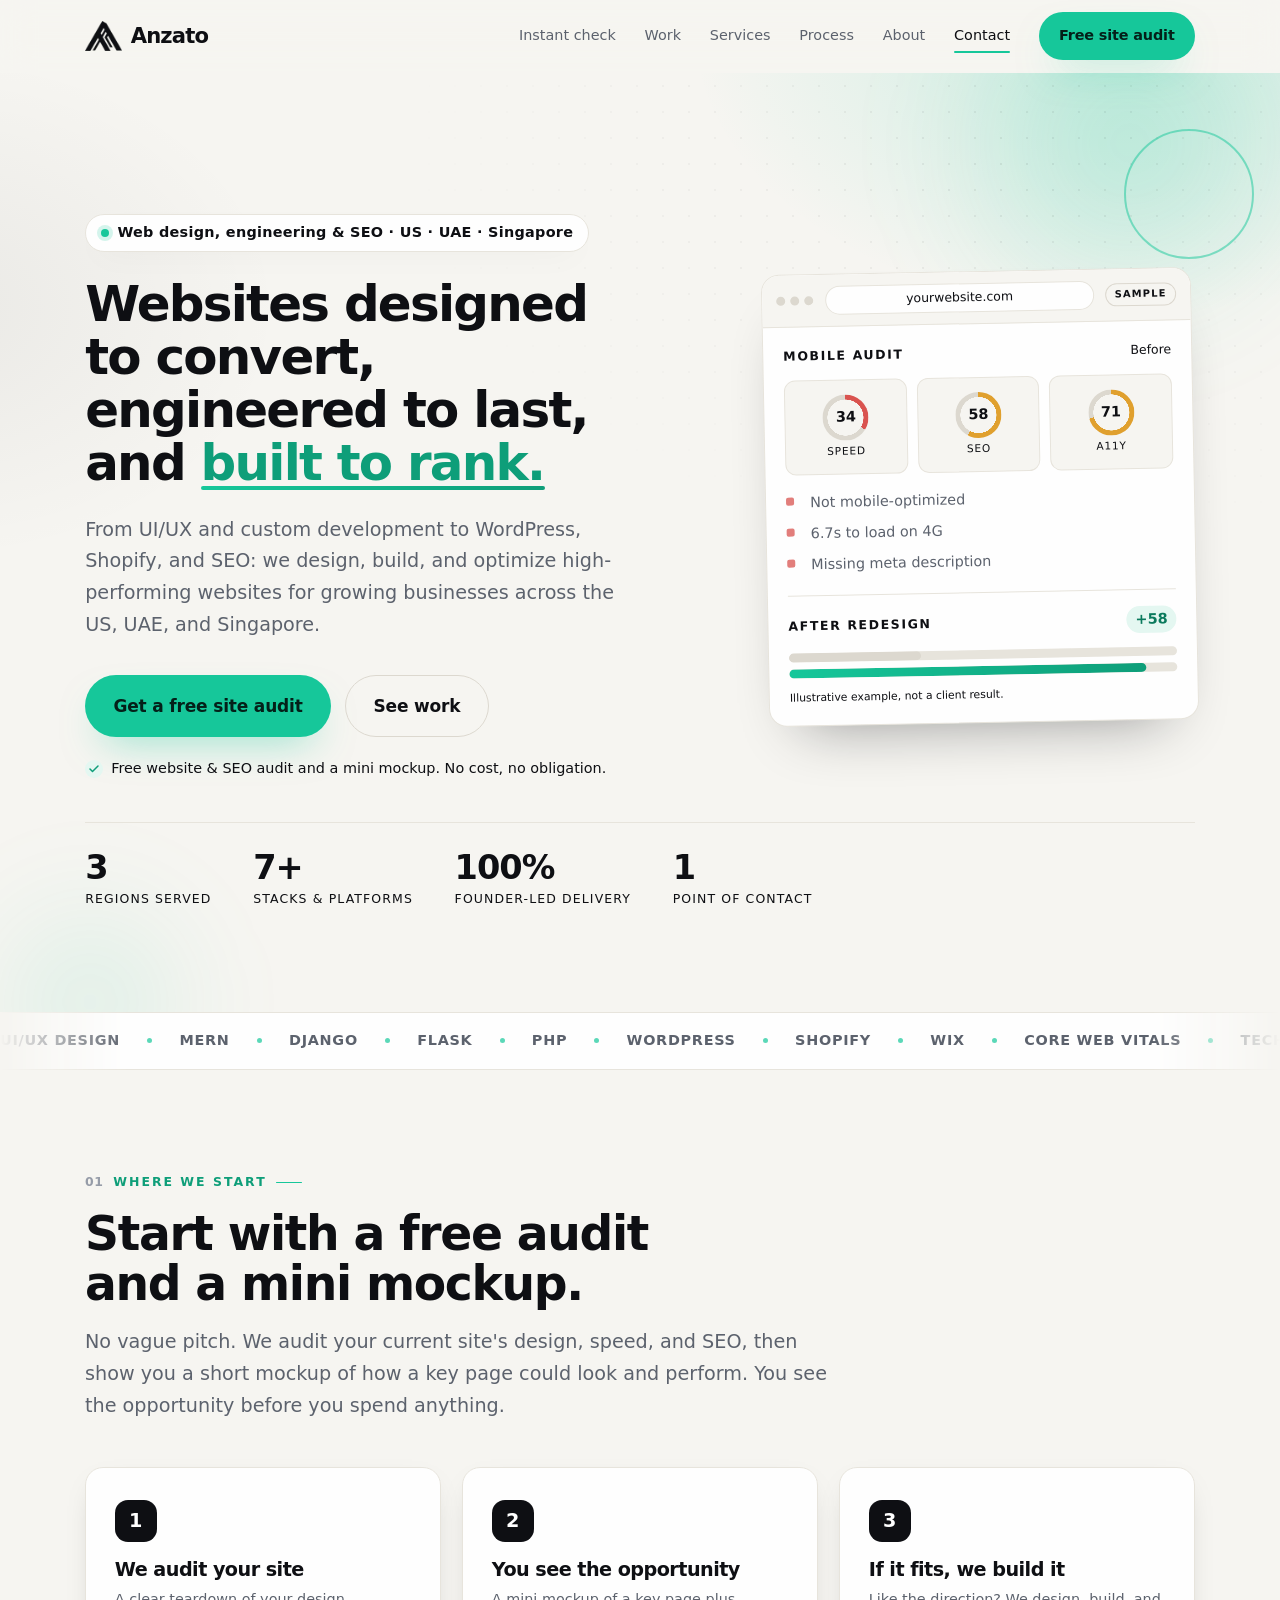
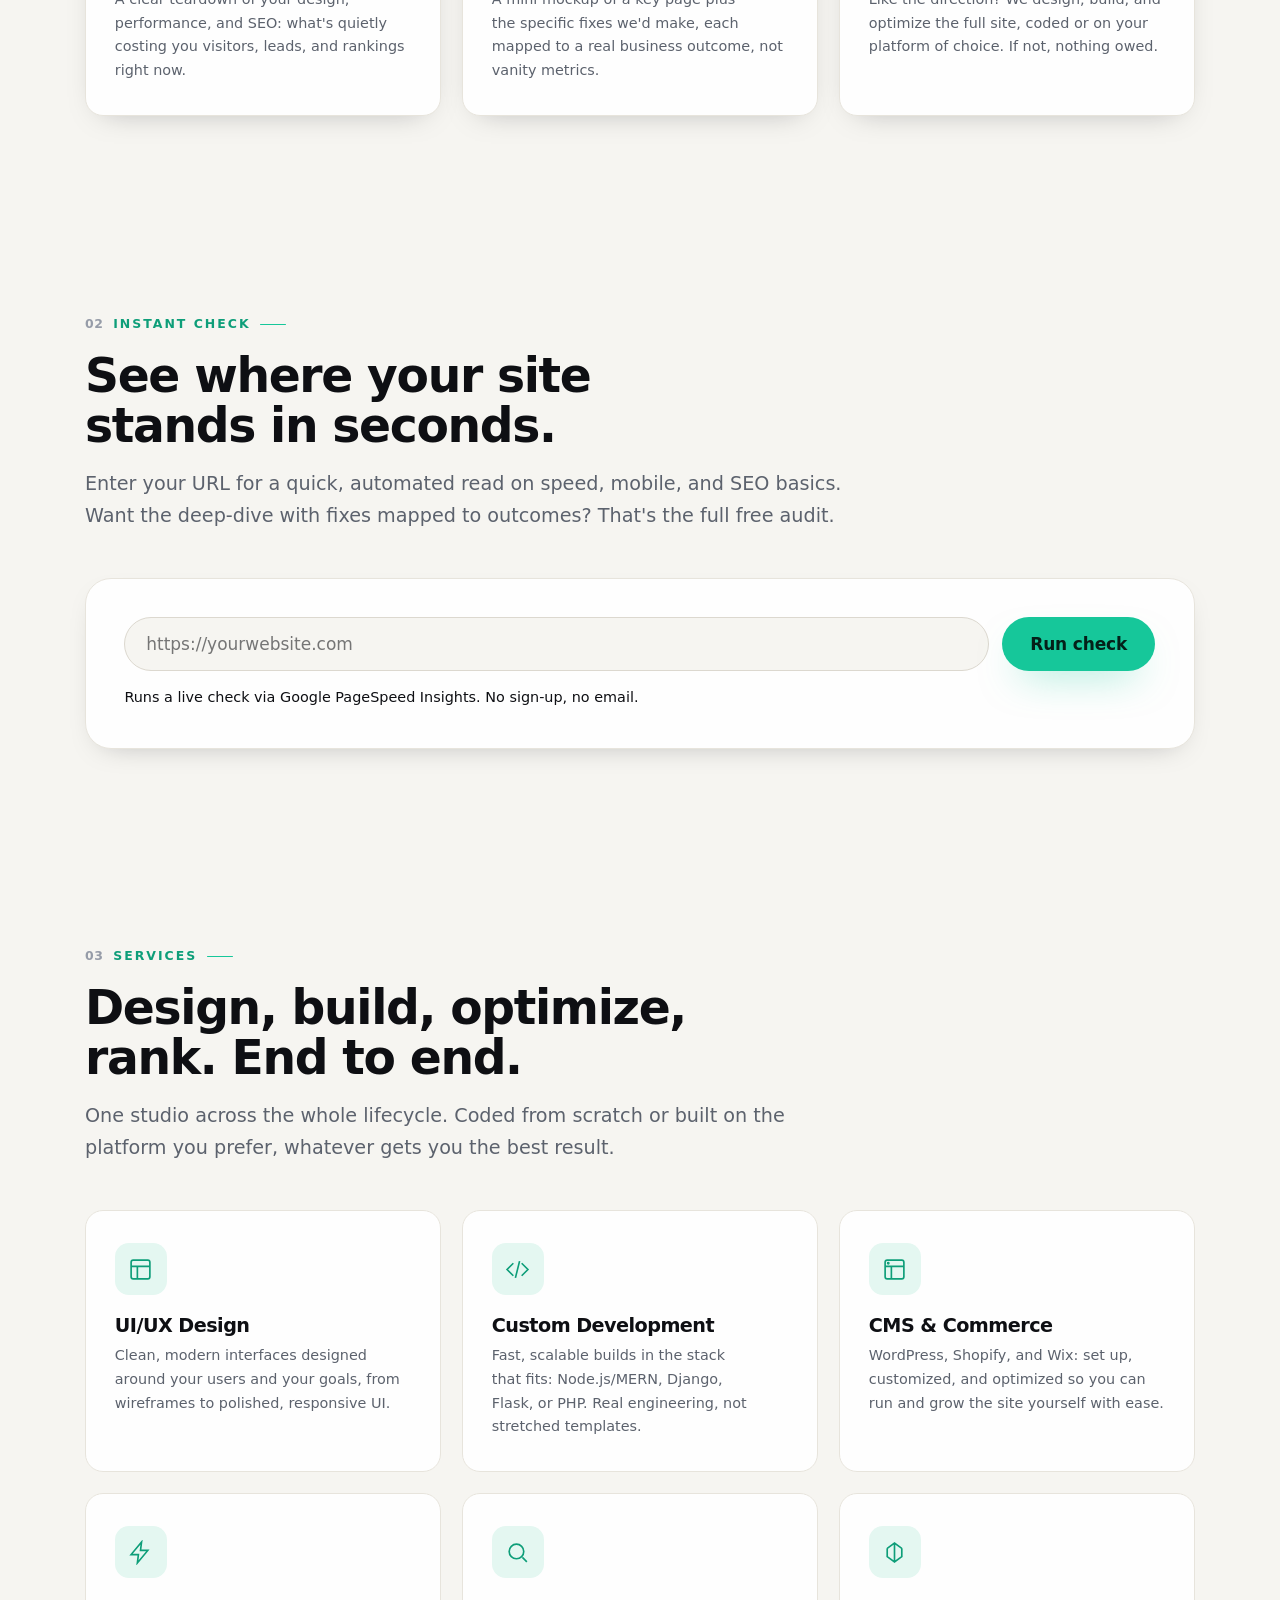
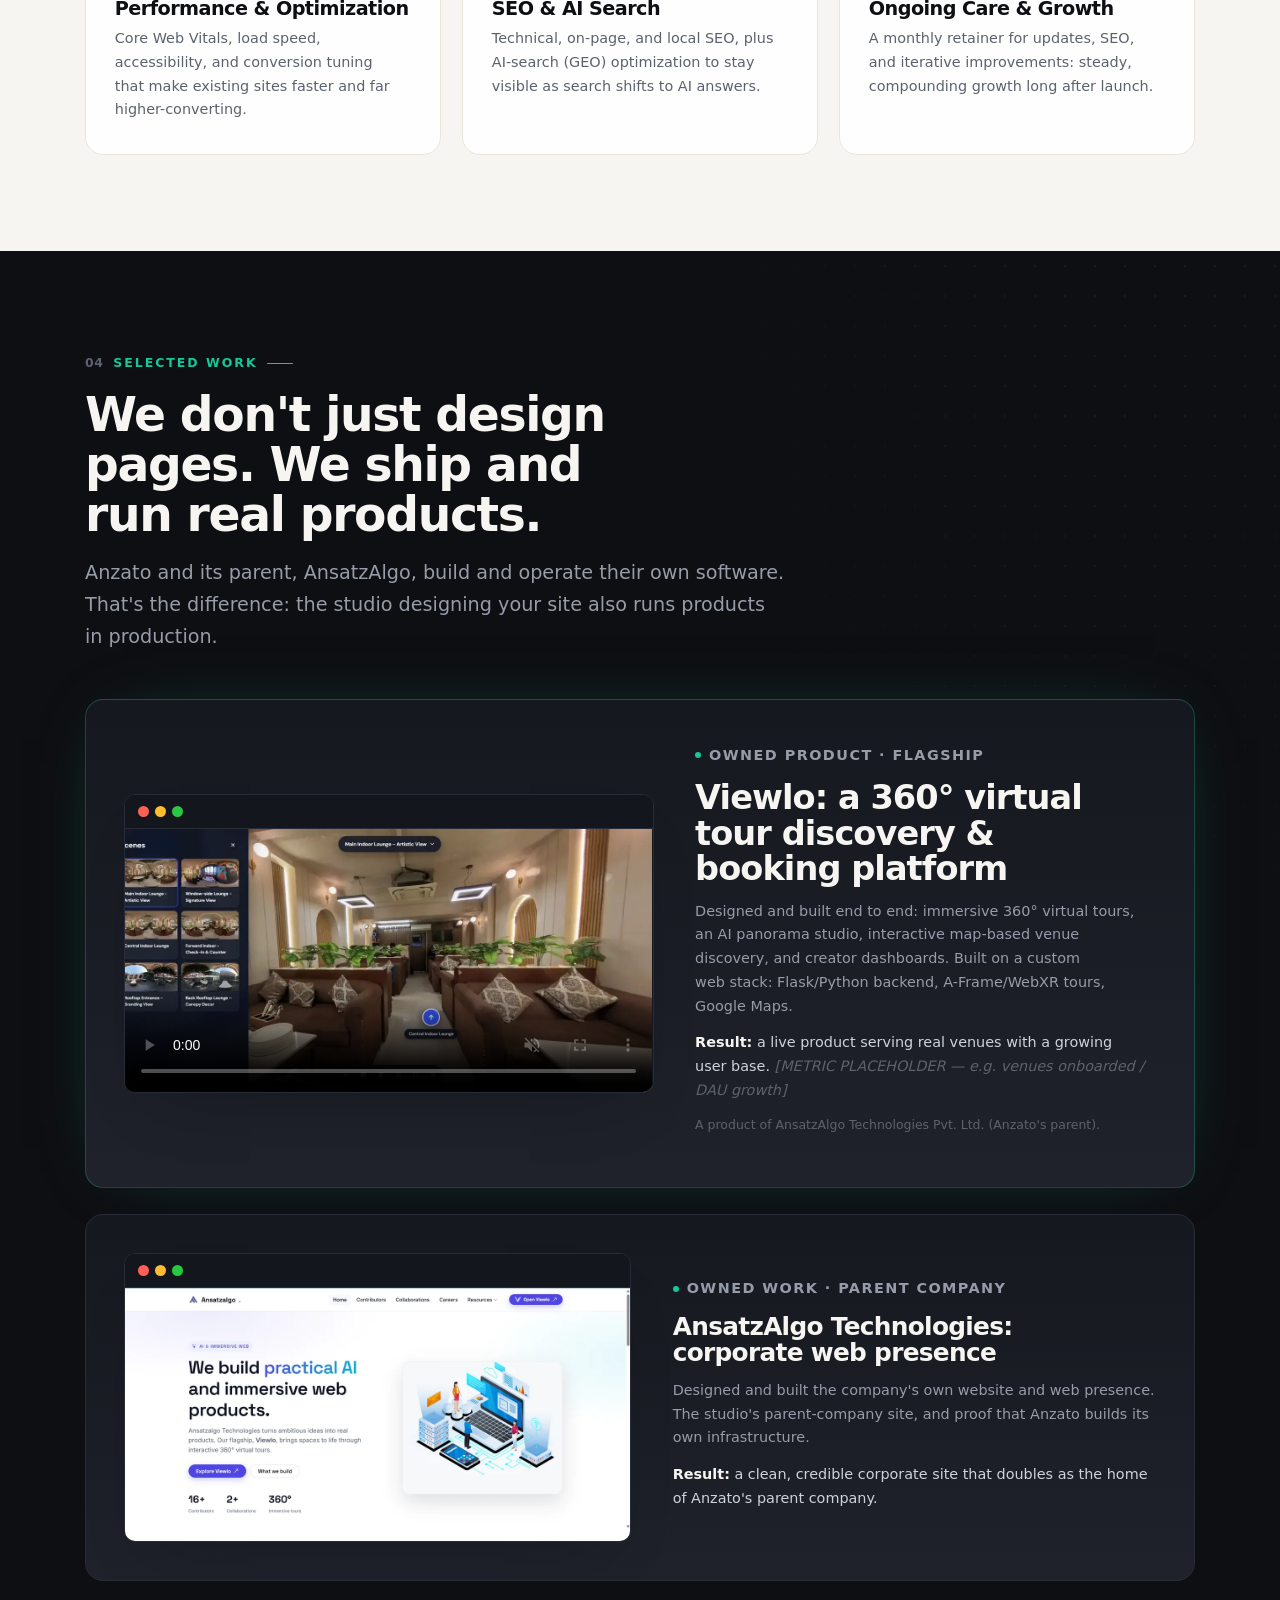
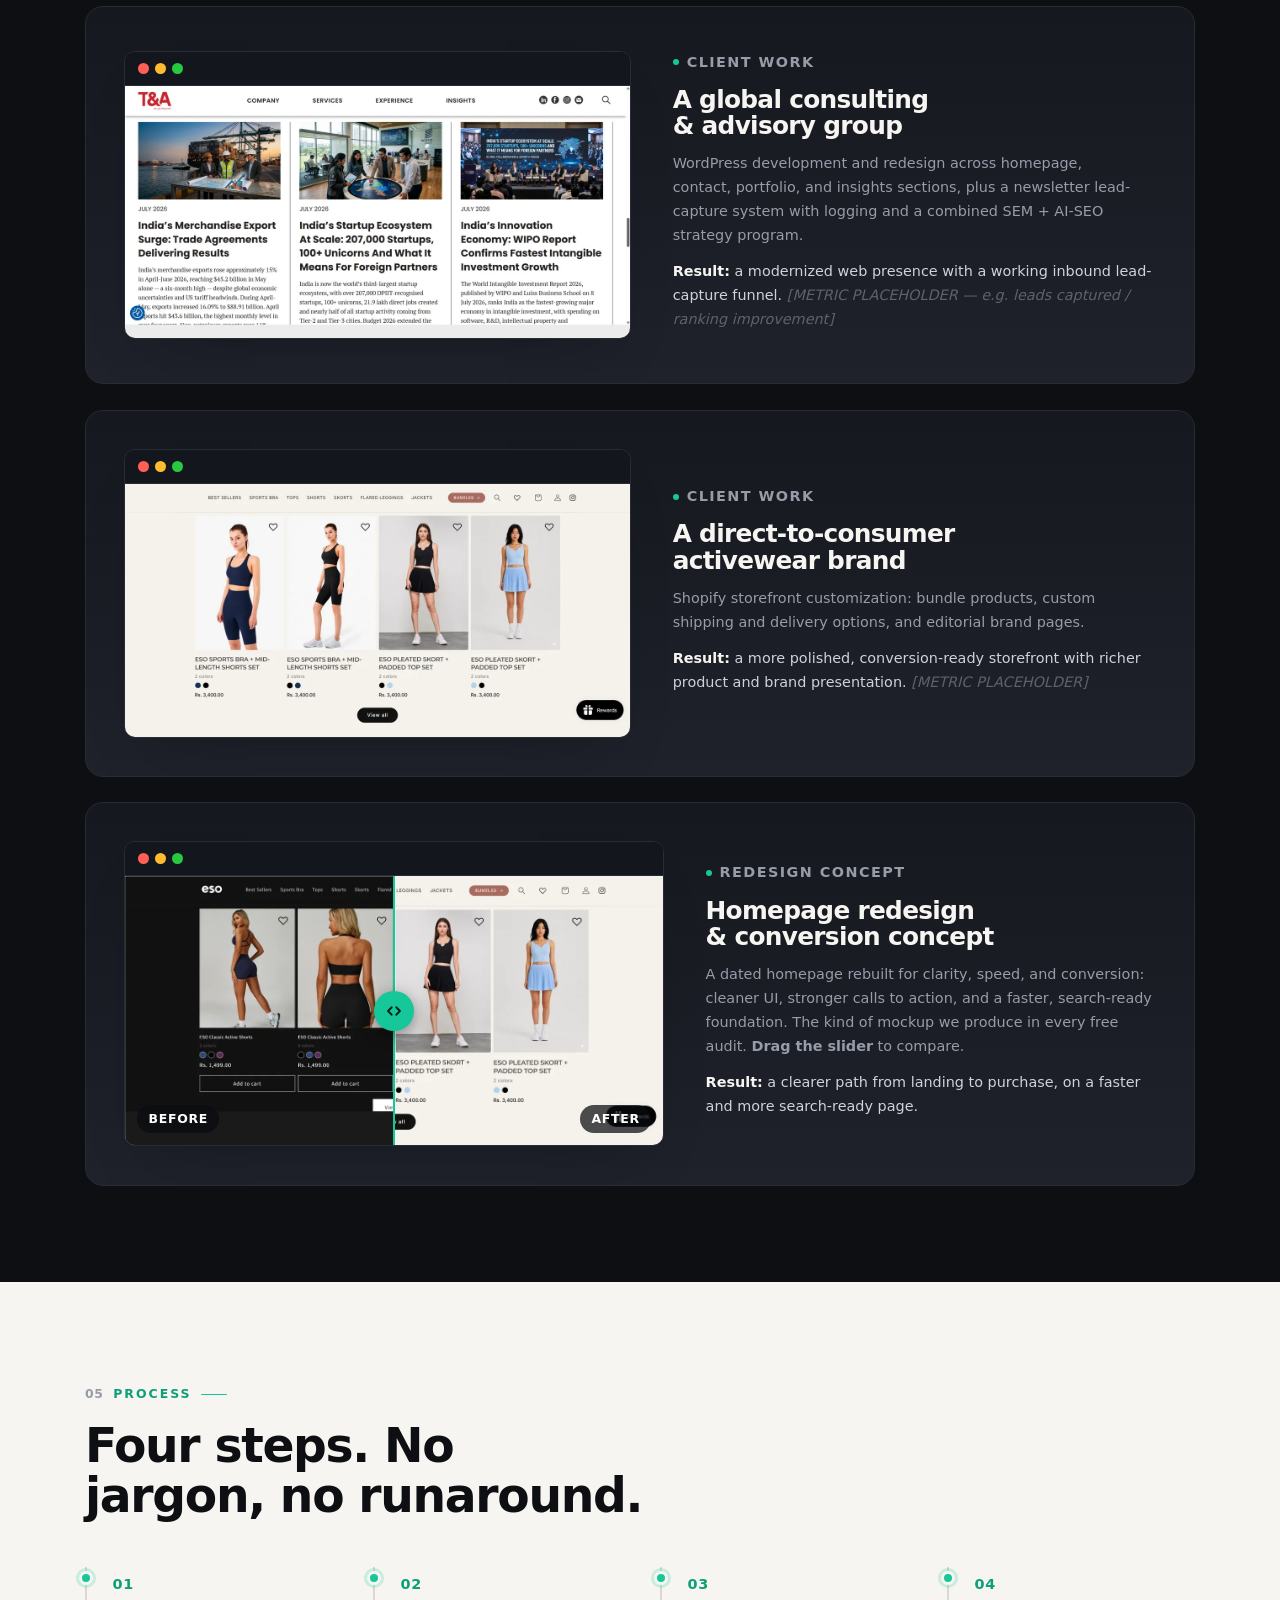
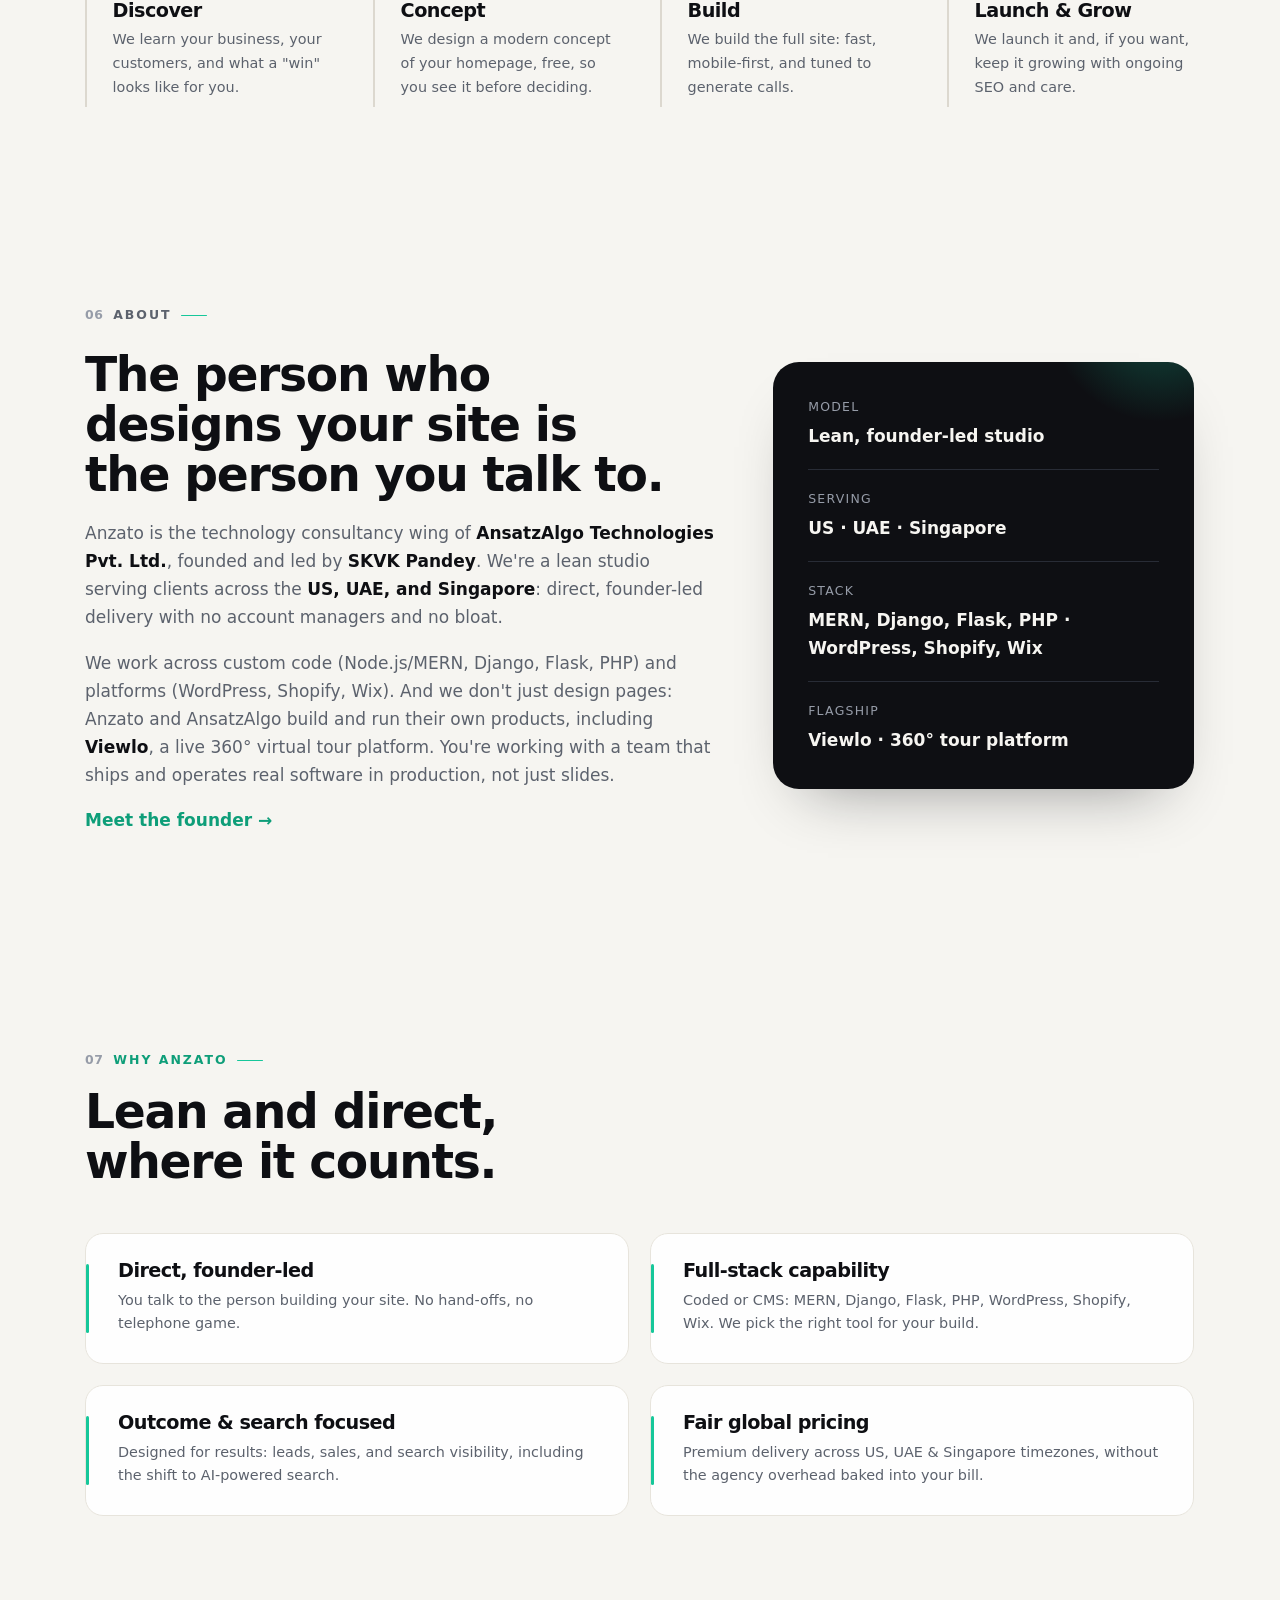
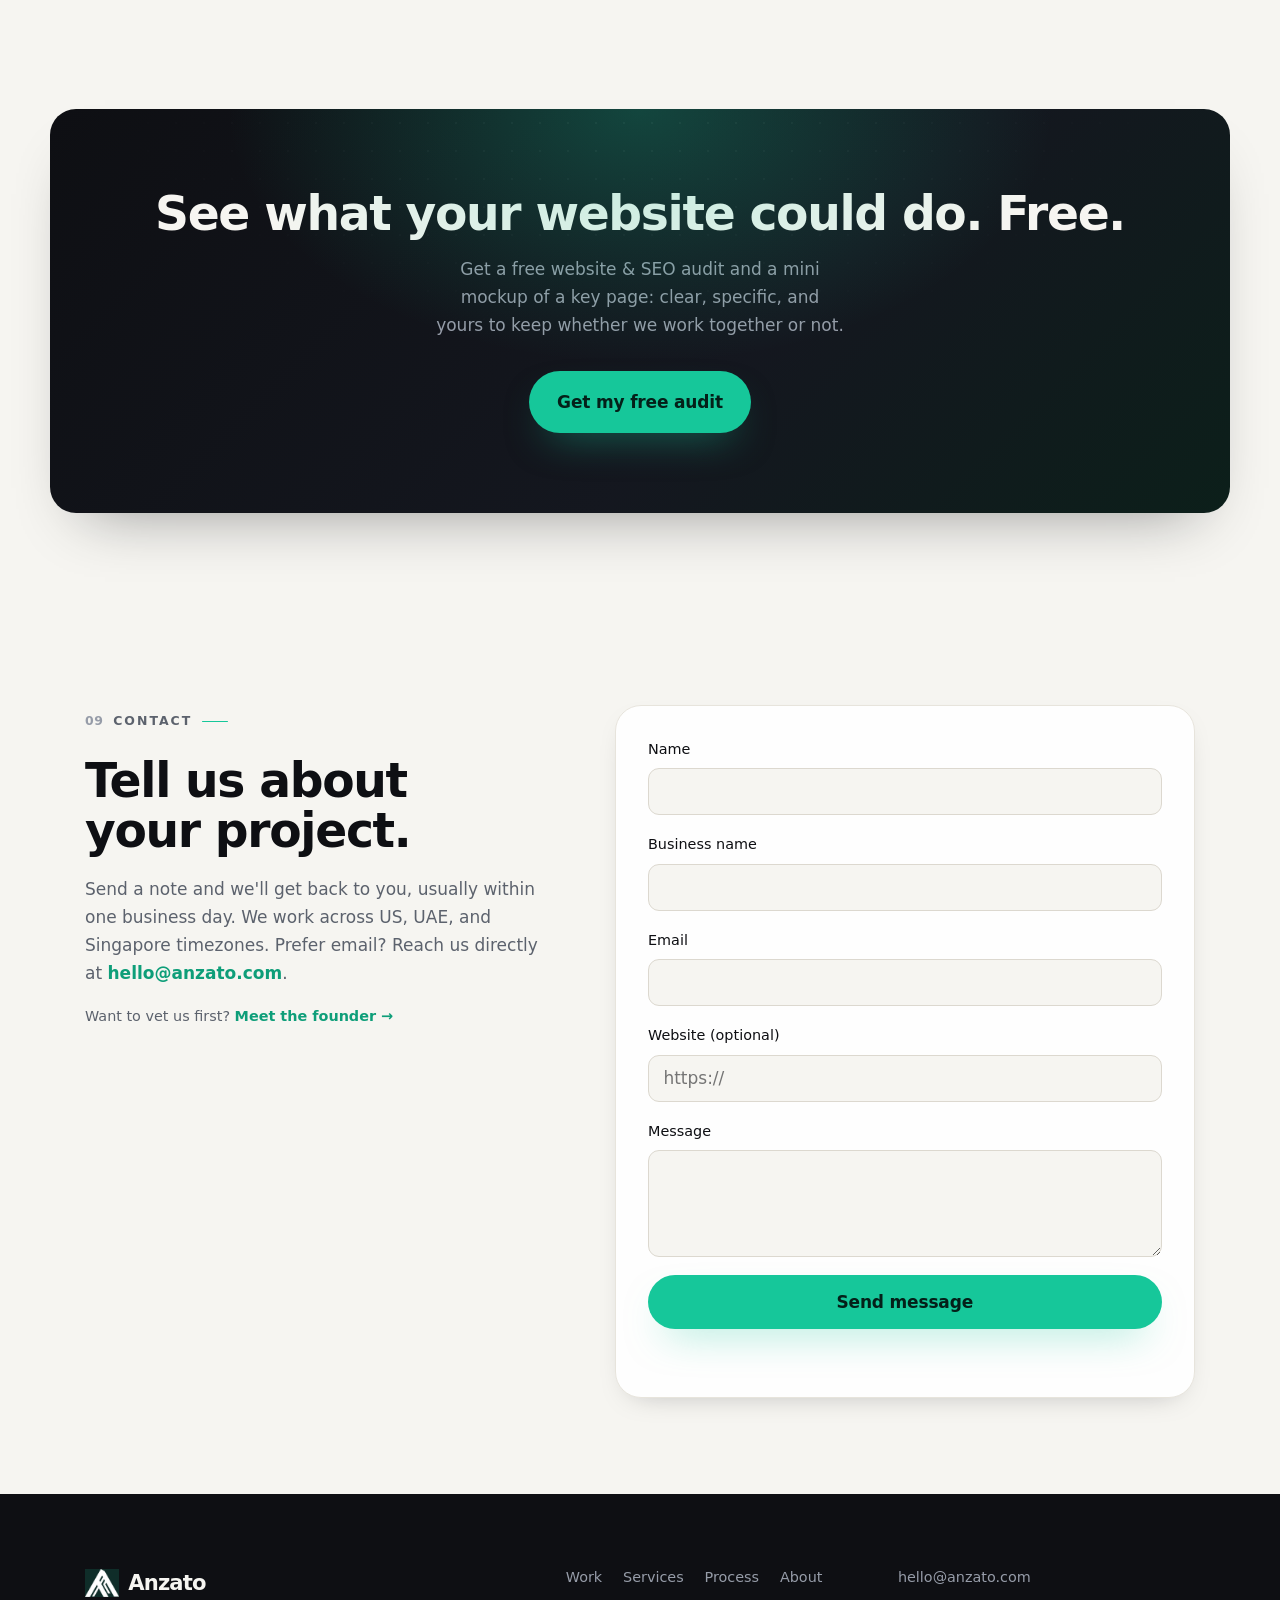
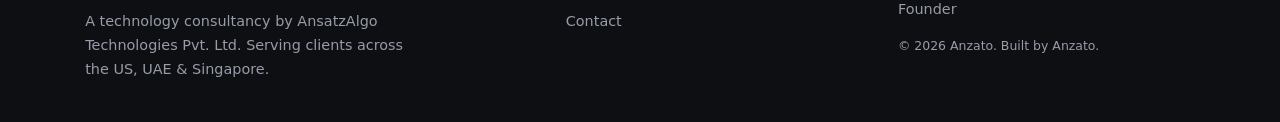
==== index.html @ 71a84818 "First full site: homepage, styles, scripts, icons and fonts" ====
<!DOCTYPE html>
<html lang="en">
<head>
  <meta charset="UTF-8" />
  <meta name="viewport" content="width=device-width, initial-scale=1.0" />

  <!-- ============================================================= -->
  <!-- SEO & METADATA                                                 -->
  <!-- ============================================================= -->
  <title>Anzato | Web Design, Development &amp; SEO Studio | US · UAE · Singapore</title>
  <meta name="description" content="Anzato designs, builds, and ranks high-performing websites, custom-coded (MERN, Django, Flask, PHP) or on WordPress, Shopify &amp; Wix, with performance optimization and SEO. A lean studio serving businesses across the US, UAE, and Singapore." />
  <meta name="theme-color" content="#0f1115" />
  <link rel="canonical" href="https://anzato.com/" />
  <!-- max-image-preview:large lets Google show the full-size thumbnail in results -->
  <meta name="robots" content="index, follow, max-image-preview:large, max-snippet:-1, max-video-preview:-1" />

  <!-- Open Graph -->
  <meta property="og:type" content="website" />
  <meta property="og:title" content="Anzato | Web Design, Development &amp; SEO Studio | US · UAE · Singapore" />
  <meta property="og:description" content="We design, build, optimize, and rank websites, coded or on WordPress, Shopify &amp; Wix. Serving businesses across the US, UAE, and Singapore." />
  <meta property="og:url" content="https://anzato.com/" />
  <meta property="og:site_name" content="Anzato" />
  <meta property="og:locale" content="en_US" />
  <meta property="og:image" content="https://anzato.com/assets/og.png" />
  <meta property="og:image:width" content="1200" />
  <meta property="og:image:height" content="630" />
  <meta property="og:image:alt" content="Anzato — web design, development and SEO studio" />

  <!-- Twitter -->
  <meta name="twitter:card" content="summary_large_image" />
  <meta name="twitter:title" content="Anzato | Web Design, Development &amp; SEO Studio | US · UAE · Singapore" />
  <meta name="twitter:description" content="We design, build, optimize, and rank websites, coded or on WordPress, Shopify &amp; Wix. Serving businesses across the US, UAE, and Singapore." />
  <meta name="twitter:image" content="https://anzato.com/assets/og.png" />

  <!-- Favicon set. The full logo mark loses its inner strokes below ~48px,
       so the small sizes use a simplified version of the same A. -->
  <link rel="icon" href="/favicon.ico" sizes="32x32" />
  <link rel="icon" type="image/svg+xml" href="assets/favicon.svg" />
  <link rel="icon" type="image/png" sizes="16x16" href="assets/favicon-16.png" />
  <link rel="icon" type="image/png" sizes="32x32" href="assets/favicon-32.png" />
  <link rel="apple-touch-icon" sizes="180x180" href="assets/apple-touch-icon.png" />
  <link rel="manifest" href="assets/site.webmanifest" />

  <!-- Fonts are self-hosted from assets/fonts (SIL OFL, latin subset).
       The two heaviest faces are preloaded so the headline and body text
       reach their real face in the same round trip as the CSS, instead of
       waiting on two third-party origins and re-painting the page. -->
  <link rel="preload" as="font" type="font/woff2" crossorigin
        href="assets/fonts/space-grotesk-latin-700-normal.woff2" />
  <link rel="preload" as="font" type="font/woff2" crossorigin
        href="assets/fonts/inter-latin-400-normal.woff2" />

  <link rel="stylesheet" href="styles.min.css" />

  <!-- ============================================================= -->
  <!-- ANALYTICS SLOT                                                 -->
  <!-- Paste your Google Analytics / Plausible snippet below.         -->
  <!-- ============================================================= -->
  <!-- <script defer data-domain="anzato.com" src="https://plausible.io/js/script.js"></script> -->

  <!-- ============================================================= -->
  <!-- STRUCTURED DATA (JSON-LD)                                      -->
  <!-- NOTE: JSON has no comment syntax. The previous version carried  -->
  <!-- a /* ... */ block, which made the whole thing invalid and meant -->
  <!-- search engines discarded it silently. Keep notes out here.      -->
  <!--                                                                 -->
  <!-- To add real NAP details for local-business results, add to the  -->
  <!-- Organization node:                                              -->
  <!--   "address": { "@type": "PostalAddress", "streetAddress": "...",-->
  <!--     "addressLocality": "...", "addressRegion": "...",           -->
  <!--     "postalCode": "...", "addressCountry": "IN" },              -->
  <!--   "telephone": "+91..."                                         -->
  <!-- Only add them if they are real. -->
  <!-- ============================================================= -->
  <script type="application/ld+json">
  {
    "@context": "https://schema.org",
    "@graph": [
      {
        "@type": "Organization",
        "@id": "https://anzato.com/#organization",
        "name": "Anzato",
        "alternateName": "Anzato Studio",
        "url": "https://anzato.com/",
        "email": "hello@anzato.com",
        "description": "Web design, development, and SEO studio. Custom-coded builds (MERN, Django, Flask, PHP) and platform work (WordPress, Shopify, Wix), plus performance optimization and SEO. A technology consultancy by AnsatzAlgo Technologies Pvt. Ltd., serving businesses across the US, UAE, and Singapore.",
        "logo": {
          "@type": "ImageObject",
          "url": "https://anzato.com/assets/icon-512.png",
          "width": 512,
          "height": 512
        },
        "image": "https://anzato.com/assets/og.png",
        "parentOrganization": {
          "@type": "Organization",
          "name": "AnsatzAlgo Technologies Pvt. Ltd.",
          "url": "https://ansatzalgo.com/"
        },
        "founder": {
          "@type": "Person",
          "name": "SKVK Pandey",
          "url": "https://skvkpandey.com/",
          "jobTitle": "Founder"
        },
        "areaServed": [
          { "@type": "Country", "name": "United States" },
          { "@type": "Country", "name": "United Arab Emirates" },
          { "@type": "Country", "name": "Singapore" }
        ],
        "knowsAbout": [
          "Web design",
          "Website redesign",
          "Search engine optimization",
          "Core Web Vitals",
          "Conversion rate optimization",
          "WordPress",
          "Shopify"
        ]
      },
      {
        "@type": "ProfessionalService",
        "@id": "https://anzato.com/#service",
        "name": "Anzato",
        "url": "https://anzato.com/",
        "image": "https://anzato.com/assets/og.png",
        "email": "hello@anzato.com",
        "provider": { "@id": "https://anzato.com/#organization" },
        "areaServed": [
          { "@type": "Country", "name": "United States" },
          { "@type": "Country", "name": "United Arab Emirates" },
          { "@type": "Country", "name": "Singapore" }
        ],
        "serviceType": [
          "UI/UX Design",
          "Web Development",
          "Website Redesign",
          "WordPress Development",
          "Shopify Development",
          "Website Performance Optimization",
          "SEO",
          "Generative Engine Optimization",
          "Conversion Rate Optimization"
        ],
        "hasOfferCatalog": {
          "@type": "OfferCatalog",
          "name": "Anzato services",
          "itemListElement": [
            { "@type": "Offer", "itemOffered": { "@type": "Service", "name": "Website design and redesign", "description": "Modern, mobile-first websites built to turn visitors into enquiries." } },
            { "@type": "Offer", "itemOffered": { "@type": "Service", "name": "Custom web development", "description": "Node.js/MERN, Django, Flask and PHP builds." } },
            { "@type": "Offer", "itemOffered": { "@type": "Service", "name": "CMS and commerce", "description": "WordPress, Shopify and Wix set up, customized and optimized." } },
            { "@type": "Offer", "itemOffered": { "@type": "Service", "name": "Performance optimization", "description": "Core Web Vitals, load speed and accessibility tuning." } },
            { "@type": "Offer", "itemOffered": { "@type": "Service", "name": "SEO and AI search", "description": "Technical, on-page and local SEO, plus AI-search visibility." } },
            { "@type": "Offer", "itemOffered": { "@type": "Service", "name": "Ongoing care and growth", "description": "Monthly updates, SEO and iterative improvements." } }
          ]
        }
      },
      {
        "@type": "WebSite",
        "@id": "https://anzato.com/#website",
        "url": "https://anzato.com/",
        "name": "Anzato",
        "inLanguage": "en",
        "publisher": { "@id": "https://anzato.com/#organization" }
      },
      {
        "@type": "WebPage",
        "@id": "https://anzato.com/#webpage",
        "url": "https://anzato.com/",
        "name": "Anzato | Web Design, Development & SEO Studio",
        "description": "Anzato designs, builds, and ranks high-performing websites, custom-coded or on WordPress, Shopify and Wix, with performance optimization and SEO.",
        "isPartOf": { "@id": "https://anzato.com/#website" },
        "about": { "@id": "https://anzato.com/#organization" },
        "primaryImageOfPage": { "@type": "ImageObject", "url": "https://anzato.com/assets/og.png" },
        "inLanguage": "en"
      }
    ]
  }
  </script>
</head>

<body>
  <a class="skip-link" href="#offer">Skip to content</a>
  <div class="scroll-progress" aria-hidden="true"><span></span></div>

  <!-- ============================================================= -->
  <!-- 1. NAV                                                         -->
  <!-- ============================================================= -->
  <header class="nav" id="nav">
    <div class="container nav__inner">
      <a class="nav__brand" href="#top" aria-label="Anzato home">
        <span class="nav__mark" aria-hidden="true">
          <img src="assets/logo-black.webp" alt="" width="37" height="30" fetchpriority="high" />
        </span>
        <span class="nav__word">Anzato</span>
      </a>

      <button class="nav__toggle" id="navToggle" aria-expanded="false" aria-controls="navMenu" aria-label="Open menu">
        <span></span><span></span><span></span>
      </button>

      <nav class="nav__menu" id="navMenu" aria-label="Primary">
        <a href="#check">Instant check</a>
        <a href="#work">Work</a>
        <a href="#services">Services</a>
        <a href="#process">Process</a>
        <a href="#about">About</a>
        <a href="#contact">Contact</a>
        <a class="btn btn--accent nav__cta" href="#contact">Free site audit</a>
      </nav>
    </div>
  </header>

  <main id="top">
    <!-- =========================================================== -->
    <!-- 2. HERO                                                      -->
    <!-- =========================================================== -->
    <section class="hero">
      <div class="hero__bg" aria-hidden="true"></div>
      <div class="hero__grid" aria-hidden="true"></div>
      <div class="hero__shapes" aria-hidden="true">
        <span class="shape shape--ring"></span>
        <span class="shape shape--dot"></span>
        <span class="shape shape--bar"></span>
      </div>
      <div class="container hero__inner">
       <div class="hero__copy">
        <p class="hero__eyebrow hero-enter"><span class="hero__eyebrow-dot"></span>Web design, engineering &amp; SEO · US · UAE · Singapore</p>
        <h1 class="hero__title hero-enter" id="heroTitle">
          Websites designed to convert, engineered to last, and
          <span class="accent-text">built to rank.</span>
        </h1>
        <p class="hero__sub hero-enter">
          From UI/UX and custom development to WordPress, Shopify, and SEO: we
          design, build, and optimize high-performing websites for growing
          businesses across the US, UAE, and Singapore.
        </p>
        <div class="hero__cta hero-enter">
          <a class="btn btn--accent btn--lg btn--magnetic" href="#contact">Get a free site audit</a>
          <a class="btn btn--ghost btn--lg btn--magnetic" href="#work">See work</a>
        </div>
        <p class="hero__note hero-enter">Free website &amp; SEO audit and a mini mockup. No cost, no obligation.</p>
       </div>

       <!-- Hero visual: an illustrative preview of the free audit deliverable.
            Decorative and clearly labelled "Sample" so it never reads as a
            real client result. -->
       <div class="hero__visual hero-enter" aria-hidden="true">
         <div class="auditcard">
           <div class="auditcard__bar">
             <span class="auditcard__dots"><i></i><i></i><i></i></span>
             <span class="auditcard__url">yourwebsite.com</span>
             <span class="auditcard__tag">Sample</span>
           </div>
           <div class="auditcard__body">
             <div class="auditcard__head">
               <span class="auditcard__label">Mobile audit</span>
               <span class="auditcard__device">Before</span>
             </div>
             <div class="auditcard__rings">
               <div class="miniscore" style="--v:34;--c:#d9534f"><span>34</span><small>Speed</small></div>
               <div class="miniscore" style="--v:58;--c:#e0a02e"><span>58</span><small>SEO</small></div>
               <div class="miniscore" style="--v:71;--c:#e0a02e"><span>71</span><small>A11y</small></div>
             </div>
             <ul class="auditcard__issues">
               <li class="is-bad">Not mobile-optimized</li>
               <li class="is-bad">6.7s to load on 4G</li>
               <li class="is-bad">Missing meta description</li>
             </ul>
             <div class="auditcard__after">
               <div class="auditcard__afterhead">
                 <span class="auditcard__label">After redesign</span>
                 <span class="auditcard__delta">+58</span>
               </div>
               <div class="auditcard__bars">
                 <span class="barline"><i style="--w:34%"></i></span>
                 <span class="barline barline--good"><i style="--w:92%"></i></span>
               </div>
               <p class="auditcard__foot">Illustrative example, not a client result.</p>
             </div>
           </div>
         </div>
       </div>

        <div class="hero__stats hero-enter" aria-label="Anzato at a glance">
          <div class="stat">
            <span class="stat__num" data-count="3">3</span>
            <span class="stat__label">Regions served</span>
          </div>
          <div class="stat">
            <span class="stat__num" data-count="7" data-suffix="+">7+</span>
            <span class="stat__label">Stacks &amp; platforms</span>
          </div>
          <div class="stat">
            <span class="stat__num" data-count="100" data-suffix="%">100%</span>
            <span class="stat__label">Founder-led delivery</span>
          </div>
          <div class="stat">
            <span class="stat__num" data-count="1">1</span>
            <span class="stat__label">Point of contact</span>
          </div>
        </div>
      </div>
    </section>

    <!-- =========================================================== -->
    <!-- 2b. TECH MARQUEE                                             -->
    <!-- =========================================================== -->
    <div class="marquee" aria-hidden="true">
      <div class="marquee__track">
        <span>UI/UX Design</span><span>MERN</span><span>Django</span><span>Flask</span><span>PHP</span><span>WordPress</span><span>Shopify</span><span>Wix</span><span>Core Web Vitals</span><span>Technical SEO</span><span>AI Search · GEO</span><span>CRO</span>
        <span>UI/UX Design</span><span>MERN</span><span>Django</span><span>Flask</span><span>PHP</span><span>WordPress</span><span>Shopify</span><span>Wix</span><span>Core Web Vitals</span><span>Technical SEO</span><span>AI Search · GEO</span><span>CRO</span>
      </div>
    </div>

    <!-- =========================================================== -->
    <!-- 3. THE OFFER / HOOK                                          -->
    <!-- =========================================================== -->
    <section class="section offer" id="offer">
      <div class="container">
        <div class="section__head reveal">
          <p class="kicker">Where we start</p>
          <h2>Start with a free audit and a mini mockup.</h2>
          <p class="section__lead">
            No vague pitch. We audit your current site's design, speed, and SEO,
            then show you a short mockup of how a key page could look and perform.
            You see the opportunity before you spend anything.
          </p>
        </div>
        <ol class="steps">
          <li class="step reveal">
            <span class="step__num">1</span>
            <h3>We audit your site</h3>
            <p>A clear teardown of your design, performance, and SEO: what's quietly costing you visitors, leads, and rankings right now.</p>
          </li>
          <li class="step reveal">
            <span class="step__num">2</span>
            <h3>You see the opportunity</h3>
            <p>A mini mockup of a key page plus the specific fixes we'd make, each mapped to a real business outcome, not vanity metrics.</p>
          </li>
          <li class="step reveal">
            <span class="step__num">3</span>
            <h3>If it fits, we build it</h3>
            <p>Like the direction? We design, build, and optimize the full site, coded or on your platform of choice. If not, nothing owed.</p>
          </li>
        </ol>
      </div>
    </section>

    <!-- =========================================================== -->
    <!-- 3b. INSTANT SITE CHECK (interactive lead magnet)             -->
    <!-- =========================================================== -->
    <section class="section check" id="check">
      <div class="container">
        <div class="section__head reveal">
          <p class="kicker">Instant check</p>
          <h2>See where your site stands in seconds.</h2>
          <p class="section__lead">
            Enter your URL for a quick, automated read on speed, mobile, and SEO
            basics. Want the deep-dive with fixes mapped to outcomes? That's the
            full free audit.
          </p>
        </div>
        <div class="check__panel reveal">
          <form class="check__form" id="auditForm" novalidate>
            <input class="check__input" type="url" id="auditUrl" name="url"
                   placeholder="https://yourwebsite.com" autocomplete="url"
                   required aria-label="Your website URL" />
            <button class="btn btn--accent btn--lg" type="submit" id="auditBtn">Run check</button>
          </form>
          <p class="check__hint" id="auditHint">Runs a live check via Google PageSpeed Insights. No sign-up, no email.</p>

          <div class="check__results" id="auditResults" hidden>
            <div class="scoregrid" id="scoreGrid" aria-live="polite"></div>
            <div class="check__metrics" id="auditMetrics"></div>
            <div class="check__cta">
              <p id="auditSummary"></p>
              <!-- When BACKEND_URL is set in script.js, JS swaps this for an
                   email-capture form that emails the full AI PDF report. -->
              <div class="check__report" id="reportAction">
                <a class="btn btn--accent" href="#contact">Get the full audit →</a>
              </div>
            </div>
          </div>
        </div>
      </div>
    </section>

    <!-- =========================================================== -->
    <!-- 4. SERVICES                                                  -->
    <!-- =========================================================== -->
    <section class="section services" id="services">
      <div class="container">
        <div class="section__head reveal">
          <p class="kicker">Services</p>
          <h2>Design, build, optimize, rank. End to end.</h2>
          <p class="section__lead">
            One studio across the whole lifecycle. Coded from scratch or built on
            the platform you prefer, whatever gets you the best result.
          </p>
        </div>
        <div class="cards cards--six">
          <article class="card reveal">
            <div class="card__icon" aria-hidden="true">
              <svg viewBox="0 0 24 24" fill="none" stroke="currentColor" stroke-width="1.6"><rect x="3" y="3" width="18" height="18" rx="2"/><path d="M3 9h18M9 21V9"/></svg>
            </div>
            <h3>UI/UX Design</h3>
            <p>Clean, modern interfaces designed around your users and your goals, from wireframes to polished, responsive UI.</p>
          </article>
          <article class="card reveal">
            <div class="card__icon" aria-hidden="true">
              <svg viewBox="0 0 24 24" fill="none" stroke="currentColor" stroke-width="1.6"><path d="m8 6-6 6 6 6M16 6l6 6-6 6M14 4l-4 16"/></svg>
            </div>
            <h3>Custom Development</h3>
            <p>Fast, scalable builds in the stack that fits: Node.js/MERN, Django, Flask, or PHP. Real engineering, not stretched templates.</p>
          </article>
          <article class="card reveal">
            <div class="card__icon" aria-hidden="true">
              <svg viewBox="0 0 24 24" fill="none" stroke="currentColor" stroke-width="1.6"><path d="M3 9h18M9 21V9"/><rect x="3" y="3" width="18" height="18" rx="2"/><circle cx="6" cy="6" r=".6" fill="currentColor"/></svg>
            </div>
            <h3>CMS &amp; Commerce</h3>
            <p>WordPress, Shopify, and Wix: set up, customized, and optimized so you can run and grow the site yourself with ease.</p>
          </article>
          <article class="card reveal">
            <div class="card__icon" aria-hidden="true">
              <svg viewBox="0 0 24 24" fill="none" stroke="currentColor" stroke-width="1.6"><path d="M13 2 3 14h7l-1 8 10-12h-7l1-8Z"/></svg>
            </div>
            <h3>Performance &amp; Optimization</h3>
            <p>Core Web Vitals, load speed, accessibility, and conversion tuning that make existing sites faster and far higher-converting.</p>
          </article>
          <article class="card reveal">
            <div class="card__icon" aria-hidden="true">
              <svg viewBox="0 0 24 24" fill="none" stroke="currentColor" stroke-width="1.6"><circle cx="11" cy="11" r="7"/><path d="m21 21-4.3-4.3"/></svg>
            </div>
            <h3>SEO &amp; AI Search</h3>
            <p>Technical, on-page, and local SEO, plus AI-search (GEO) optimization to stay visible as search shifts to AI answers.</p>
          </article>
          <article class="card reveal">
            <div class="card__icon" aria-hidden="true">
              <svg viewBox="0 0 24 24" fill="none" stroke="currentColor" stroke-width="1.6"><path d="M12 3v18M5 8l7-5 7 5M5 8v8l7 5 7-5V8"/></svg>
            </div>
            <h3>Ongoing Care &amp; Growth</h3>
            <p>A monthly retainer for updates, SEO, and iterative improvements: steady, compounding growth long after launch.</p>
          </article>
        </div>
      </div>
    </section>

    <!-- =========================================================== -->
    <!-- 5. WORK / CASE STUDIES                                       -->
    <!-- =========================================================== -->
    <!--
      WORK SECTION NOTES (for the founder):
      - Viewlo and AnsatzAlgo are OWNED work — always safe to name, no permission needed.
      - "A global consulting & advisory group" = T&A Global Group (anonymized by default).
        Swap to the real name ONLY after confirming permission. Real name kept in comments.
      - "A direct-to-consumer activewear brand" = ESO (anonymized by default).
        Swap to the real name ONLY after confirming permission. Real name kept in comments.
      - Replace every [IMAGE SLOT] / [METRIC PLACEHOLDER] with real assets before launch.
    -->
    <section class="section work" id="work">
      <div class="container">
        <div class="section__head reveal">
          <p class="kicker">Selected work</p>
          <h2>We don't just design pages. We ship and run real products.</h2>
          <p class="section__lead">
            Anzato and its parent, AnsatzAlgo, build and operate their own software.
            That's the difference: the studio designing your site also runs products
            in production.
          </p>
        </div>

        <!-- Case 1 — Viewlo (flagship, lead showcase) -->
        <article class="case case--feature reveal">
          <div class="case__media">
            <div class="mockup mockup--browser">
              <div class="mockup__bar" aria-hidden="true"><span></span><span></span><span></span></div>
              <!-- Silent looping clip of the live product. preload="none" plus a
                   poster means it costs nothing until it scrolls into view; the
                   IntersectionObserver in script.js starts it there. -->
              <div class="mockup__img">
                <video class="shot" playsinline muted loop preload="none"
                       poster="assets/img/viewlo.webp" width="1200" height="600"
                       aria-label="Viewlo, a 360 degree virtual tour of a venue interior with a scene list"
                       data-autoplay-in-view>
                  <source src="assets/img/viewlo.webm" type="video/webm" />
                  <source src="assets/img/viewlo.mp4" type="video/mp4" />
                </video>
              </div>
            </div>
          </div>
          <div class="case__body">
            <p class="case__tag">Owned product · Flagship</p>
            <h3>Viewlo: a 360° virtual tour discovery &amp; booking platform</h3>
            <p>
              Designed and built end to end: immersive 360° virtual tours, an AI
              panorama studio, interactive map-based venue discovery, and creator
              dashboards. Built on a custom web stack: Flask/Python backend,
              A-Frame/WebXR tours, Google Maps.
            </p>
            <p class="case__result">
              <strong>Result:</strong> a live product serving real venues with a
              growing user base. <span class="placeholder-text">[METRIC PLACEHOLDER — e.g. venues onboarded / DAU growth]</span>
            </p>
            <p class="case__meta">A product of AnsatzAlgo Technologies Pvt. Ltd. (Anzato's parent).</p>
          </div>
        </article>

        <!-- Case 2 — AnsatzAlgo (corporate / parent) -->
        <article class="case reveal">
          <div class="case__media">
            <div class="mockup mockup--browser">
              <div class="mockup__bar" aria-hidden="true"><span></span><span></span><span></span></div>
              <div class="mockup__img">
                <img class="shot" src="assets/img/ansatzalgo.webp" width="1200" height="600"
                     alt="The AnsatzAlgo Technologies homepage, headlined &quot;We build practical AI and immersive web products&quot;"
                     loading="lazy" decoding="async" />
              </div>
            </div>
          </div>
          <div class="case__body">
            <p class="case__tag">Owned work · Parent company</p>
            <h3>AnsatzAlgo Technologies: corporate web presence</h3>
            <p>Designed and built the company's own website and web presence. The studio's parent-company site, and proof that Anzato builds its own infrastructure.</p>
            <p class="case__result"><strong>Result:</strong> a clean, credible corporate site that doubles as the home of Anzato's parent company.</p>
          </div>
        </article>

        <!-- Case 3 — T&A Global Group (ANONYMIZED by default) -->
        <!-- Real name (with permission): "T&A Global Group" -->
        <article class="case reveal">
          <div class="case__media">
            <div class="mockup mockup--browser">
              <div class="mockup__bar" aria-hidden="true"><span></span><span></span><span></span></div>
              <div class="mockup__img">
                <img class="shot" src="assets/img/consulting.webp" width="1200" height="600"
                     alt="Homepage of a global consulting and advisory group, redesigned on WordPress"
                     loading="lazy" decoding="async" />
              </div>
            </div>
          </div>
          <div class="case__body">
            <p class="case__tag">Client work</p>
            <!-- Named version (use only with permission): <h3>T&amp;A Global Group — consulting &amp; advisory</h3> -->
            <h3>A global consulting &amp; advisory group</h3>
            <p>WordPress development and redesign across homepage, contact, portfolio, and insights sections, plus a newsletter lead-capture system with logging and a combined SEM + AI-SEO strategy program.</p>
            <p class="case__result"><strong>Result:</strong> a modernized web presence with a working inbound lead-capture funnel. <span class="placeholder-text">[METRIC PLACEHOLDER — e.g. leads captured / ranking improvement]</span></p>
          </div>
        </article>

        <!-- Case 4 — ESO (ANONYMIZED by default) -->
        <!-- Real name (with permission): "ESO" -->
        <article class="case reveal">
          <div class="case__media">
            <div class="mockup mockup--browser">
              <div class="mockup__bar" aria-hidden="true"><span></span><span></span><span></span></div>
              <div class="mockup__img">
                <img class="shot" src="assets/img/activewear.webp" width="1200" height="600"
                     alt="Storefront of a direct-to-consumer activewear brand built on Shopify"
                     loading="lazy" decoding="async" />
              </div>
            </div>
          </div>
          <div class="case__body">
            <p class="case__tag">Client work</p>
            <!-- Named version (use only with permission): <h3>ESO — D2C activewear brand</h3> -->
            <h3>A direct-to-consumer activewear brand</h3>
            <p>Shopify storefront customization: bundle products, custom shipping and delivery options, and editorial brand pages.</p>
            <p class="case__result"><strong>Result:</strong> a more polished, conversion-ready storefront with richer product and brand presentation. <span class="placeholder-text">[METRIC PLACEHOLDER]</span></p>
          </div>
        </article>

        <!-- Case 5 — Conversion redesign concept (before/after slot) -->
        <article class="case case--concept reveal">
          <div class="case__media">
            <div class="mockup mockup--browser">
              <div class="mockup__bar" aria-hidden="true"><span></span><span></span><span></span></div>
              <div class="compare" id="compareRedesign">
                <div class="compare__layer compare__after">
                  <div class="mockup__img">
                    <img class="shot" src="assets/img/redesign-after.webp" width="1200" height="600"
                         alt="The rebuilt storefront homepage: cleaner layout and clearer calls to action"
                         loading="lazy" decoding="async" />
                  </div>
                </div>
                <div class="compare__layer compare__before">
                  <div class="mockup__img">
                    <img class="shot" src="assets/img/redesign-before.webp" width="1200" height="600"
                         alt="The same homepage before the redesign"
                         loading="lazy" decoding="async" />
                  </div>
                </div>
                <div class="compare__divider" aria-hidden="true"><span class="compare__grip"></span></div>
                <input class="compare__range" type="range" min="0" max="100" value="50" step="0.1" aria-label="Drag to compare the original and the redesign" />
                <span class="compare__tag compare__tag--before" aria-hidden="true">Before</span>
                <span class="compare__tag compare__tag--after" aria-hidden="true">After</span>
              </div>
            </div>
          </div>
          <div class="case__body">
            <p class="case__tag">Redesign concept</p>
            <h3>Homepage redesign &amp; conversion concept</h3>
            <p>A dated homepage rebuilt for clarity, speed, and conversion: cleaner UI, stronger calls to action, and a faster, search-ready foundation. The kind of mockup we produce in every free audit. <strong>Drag the slider</strong> to compare.</p>
            <p class="case__result"><strong>Result:</strong> a clearer path from landing to purchase, on a faster and more search-ready page.</p>
          </div>
        </article>
      </div>
    </section>

    <!-- =========================================================== -->
    <!-- 6. PROCESS                                                   -->
    <!-- =========================================================== -->
    <section class="section process" id="process">
      <div class="container">
        <div class="section__head reveal">
          <p class="kicker">Process</p>
          <h2>Four steps. No jargon, no runaround.</h2>
        </div>
        <div class="timeline">
          <div class="phase reveal">
            <span class="phase__num">01</span>
            <h3>Discover</h3>
            <p>We learn your business, your customers, and what a "win" looks like for you.</p>
          </div>
          <div class="phase reveal">
            <span class="phase__num">02</span>
            <h3>Concept</h3>
            <p>We design a modern concept of your homepage, free, so you see it before deciding.</p>
          </div>
          <div class="phase reveal">
            <span class="phase__num">03</span>
            <h3>Build</h3>
            <p>We build the full site: fast, mobile-first, and tuned to generate calls.</p>
          </div>
          <div class="phase reveal">
            <span class="phase__num">04</span>
            <h3>Launch &amp; Grow</h3>
            <p>We launch it and, if you want, keep it growing with ongoing SEO and care.</p>
          </div>
        </div>
      </div>
    </section>

    <!-- =========================================================== -->
    <!-- 7. ABOUT                                                     -->
    <!-- =========================================================== -->
    <section class="section about" id="about">
      <div class="container about__grid">
        <div class="about__text reveal">
          <p class="kicker">About</p>
          <h2>The person who designs your site is the person you talk to.</h2>
          <p>
            Anzato is the technology consultancy wing of
            <strong>AnsatzAlgo Technologies Pvt. Ltd.</strong>, founded and led by
            <strong>SKVK Pandey</strong>. We're a lean studio serving clients across
            the <strong>US, UAE, and Singapore</strong>: direct, founder-led
            delivery with no account managers and no bloat.
          </p>
          <p>
            We work across custom code (Node.js/MERN, Django, Flask, PHP) and
            platforms (WordPress, Shopify, Wix). And we don't just design pages:
            Anzato and AnsatzAlgo build and run their own products, including
            <strong>Viewlo</strong>, a live 360° virtual tour platform. You're
            working with a team that ships and operates real software in production,
            not just slides.
          </p>
          <p class="about__link">
            <a class="link-arrow" href="https://skvkpandey.com" target="_blank" rel="noopener">Meet the founder →</a>
          </p>
        </div>
        <aside class="about__card reveal" aria-label="At a glance">
          <ul class="facts">
            <li><span>Model</span><strong>Lean, founder-led studio</strong></li>
            <li><span>Serving</span><strong>US · UAE · Singapore</strong></li>
            <li><span>Stack</span><strong>MERN, Django, Flask, PHP · WordPress, Shopify, Wix</strong></li>
            <li><span>Flagship</span><strong>Viewlo · 360° tour platform</strong></li>
          </ul>
        </aside>
      </div>
    </section>

    <!-- =========================================================== -->
    <!-- 8. WHY ANZATO                                                -->
    <!-- =========================================================== -->
    <section class="section why" id="why">
      <div class="container">
        <div class="section__head reveal">
          <p class="kicker">Why Anzato</p>
          <h2>Lean and direct, where it counts.</h2>
        </div>
        <div class="why__grid">
          <div class="why__item reveal">
            <h3>Direct, founder-led</h3>
            <p>You talk to the person building your site. No hand-offs, no telephone game.</p>
          </div>
          <div class="why__item reveal">
            <h3>Full-stack capability</h3>
            <p>Coded or CMS: MERN, Django, Flask, PHP, WordPress, Shopify, Wix. We pick the right tool for your build.</p>
          </div>
          <div class="why__item reveal">
            <h3>Outcome &amp; search focused</h3>
            <p>Designed for results: leads, sales, and search visibility, including the shift to AI-powered search.</p>
          </div>
          <div class="why__item reveal">
            <h3>Fair global pricing</h3>
            <p>Premium delivery across US, UAE &amp; Singapore timezones, without the agency overhead baked into your bill.</p>
          </div>
        </div>
      </div>
    </section>

    <!-- =========================================================== -->
    <!-- 9. CTA BAND                                                  -->
    <!-- =========================================================== -->
    <section class="section cta-band" id="cta">
      <div class="container cta-band__inner reveal">
        <h2>See what your website could do. Free.</h2>
        <p>Get a free website &amp; SEO audit and a mini mockup of a key page: clear, specific, and yours to keep whether we work together or not.</p>
        <a class="btn btn--accent btn--lg" href="#contact">Get my free audit</a>
      </div>
    </section>

    <!-- =========================================================== -->
    <!-- 10. CONTACT                                                  -->
    <!-- =========================================================== -->
    <section class="section contact" id="contact">
      <div class="container contact__grid">
        <div class="contact__intro reveal">
          <p class="kicker">Contact</p>
          <h2>Tell us about your project.</h2>
          <p>Send a note and we'll get back to you, usually within one business day. We work across US, UAE, and Singapore timezones. Prefer email? Reach us directly at <a class="link-arrow" href="mailto:hello@anzato.com">hello@anzato.com</a>.</p>
          <p class="contact__founder">Want to vet us first? <a class="link-arrow" href="https://skvkpandey.com" target="_blank" rel="noopener">Meet the founder →</a></p>
        </div>

        <form class="contact__form reveal" id="contactForm" novalidate>
          <!-- =========================================================
               FORM ENDPOINT SLOT
               No backend is assumed. Two ways to make this send:
               1) Paste a Formspree / Web3Forms / Netlify endpoint URL into
                  the data-endpoint attribute below. JS will POST to it.
               2) Leave it blank — the form falls back to opening the user's
                  email client (mailto:hello@anzato.com) with the message.
               Example: data-endpoint="https://formspree.io/f/yourid"
               ========================================================= -->
          <div class="field">
            <label for="cf-name">Name</label>
            <input type="text" id="cf-name" name="name" autocomplete="name" required />
          </div>
          <div class="field">
            <label for="cf-business">Business name</label>
            <input type="text" id="cf-business" name="business" autocomplete="organization" required />
          </div>
          <div class="field">
            <label for="cf-email">Email</label>
            <input type="email" id="cf-email" name="email" autocomplete="email" required />
          </div>
          <div class="field">
            <label for="cf-website">Website <span class="field__opt">(optional)</span></label>
            <input type="url" id="cf-website" name="website" placeholder="https://" autocomplete="url" />
          </div>
          <div class="field">
            <label for="cf-message">Message</label>
            <textarea id="cf-message" name="message" rows="4" required></textarea>
          </div>
          <button type="submit" class="btn btn--accent btn--lg" id="cf-submit">Send message</button>
          <p class="form__status" id="formStatus" role="status" aria-live="polite"></p>
        </form>
      </div>
    </section>
  </main>

  <!-- =========================================================== -->
  <!-- 11. FOOTER                                                   -->
  <!-- =========================================================== -->
  <footer class="footer">
    <div class="container footer__inner">
      <div class="footer__brand">
        <span class="footer__brand-row">
          <span class="nav__mark" aria-hidden="true">
            <img src="assets/logo-white.webp" alt="" width="34" height="28" loading="lazy" decoding="async" />
          </span>
          <span class="footer__word">Anzato</span>
        </span>
        <p class="footer__tag">A technology consultancy by AnsatzAlgo Technologies Pvt. Ltd. Serving clients across the US, UAE &amp; Singapore.</p>
      </div>
      <nav class="footer__nav" aria-label="Footer">
        <a href="#work">Work</a>
        <a href="#services">Services</a>
        <a href="#process">Process</a>
        <a href="#about">About</a>
        <a href="#contact">Contact</a>
      </nav>
      <div class="footer__meta">
        <a href="mailto:hello@anzato.com">hello@anzato.com</a>
        <a href="https://skvkpandey.com" target="_blank" rel="noopener">Founder</a>
        <p>&copy; <span id="year">2026</span> Anzato. Built by Anzato.</p>
      </div>
    </div>
  </footer>

  <script src="script.min.js" defer></script>
</body>
</html>
---- styles.min.css ----
@font-face{font-family:Inter;font-style:normal;font-weight:400;font-display:swap;src:url("assets/fonts/inter-latin-400-normal.woff2") format("woff2");unicode-range:U+0000-00FF,U+0131,U+0152-0153,U+02BB-02BC,U+02C6,U+02DA,U+02DC,U+0304,U+0308,U+0329,U+2000-206F,U+2074,U+20AC,U+2122,U+2191,U+2193,U+2212,U+2215,U+FEFF,U+FFFD}@font-face{font-family:Inter;font-style:normal;font-weight:500;font-display:swap;src:url("assets/fonts/inter-latin-500-normal.woff2") format("woff2");unicode-range:U+0000-00FF,U+0131,U+0152-0153,U+02BB-02BC,U+02C6,U+02DA,U+02DC,U+0304,U+0308,U+0329,U+2000-206F,U+2074,U+20AC,U+2122,U+2191,U+2193,U+2212,U+2215,U+FEFF,U+FFFD}@font-face{font-family:Inter;font-style:normal;font-weight:600;font-display:swap;src:url("assets/fonts/inter-latin-600-normal.woff2") format("woff2");unicode-range:U+0000-00FF,U+0131,U+0152-0153,U+02BB-02BC,U+02C6,U+02DA,U+02DC,U+0304,U+0308,U+0329,U+2000-206F,U+2074,U+20AC,U+2122,U+2191,U+2193,U+2212,U+2215,U+FEFF,U+FFFD}@font-face{font-family:"Space Grotesk";font-style:normal;font-weight:500;font-display:swap;src:url("assets/fonts/space-grotesk-latin-500-normal.woff2") format("woff2");unicode-range:U+0000-00FF,U+0131,U+0152-0153,U+02BB-02BC,U+02C6,U+02DA,U+02DC,U+0304,U+0308,U+0329,U+2000-206F,U+2074,U+20AC,U+2122,U+2191,U+2193,U+2212,U+2215,U+FEFF,U+FFFD}@font-face{font-family:"Space Grotesk";font-style:normal;font-weight:600;font-display:swap;src:url("assets/fonts/space-grotesk-latin-600-normal.woff2") format("woff2");unicode-range:U+0000-00FF,U+0131,U+0152-0153,U+02BB-02BC,U+02C6,U+02DA,U+02DC,U+0304,U+0308,U+0329,U+2000-206F,U+2074,U+20AC,U+2122,U+2191,U+2193,U+2212,U+2215,U+FEFF,U+FFFD}@font-face{font-family:"Space Grotesk";font-style:normal;font-weight:700;font-display:swap;src:url("assets/fonts/space-grotesk-latin-700-normal.woff2") format("woff2");unicode-range:U+0000-00FF,U+0131,U+0152-0153,U+02BB-02BC,U+02C6,U+02DA,U+02DC,U+0304,U+0308,U+0329,U+2000-206F,U+2074,U+20AC,U+2122,U+2191,U+2193,U+2212,U+2215,U+FEFF,U+FFFD}:root{--ink:#0e0f13;--ink-2:#16181f;--ink-3:#1f222b;--paper:#f6f5f1;--paper-2:#fefefe;--grey:#5c626d;--grey-2:#969ca8;--line:#e7e4dc;--line-2:#dcd8cf;--line-dark:#282c36;--accent:#16c79a;--accent-2:#0e9e79;--accent-soft:#e4f7f1;--accent-ink:#042019;--font-head:"Space Grotesk",ui-sans-serif,system-ui,sans-serif;--font-body:"Inter",ui-sans-serif,system-ui,-apple-system,"Segoe UI",Roboto,sans-serif;--fs-xs:0.78rem;--fs-sm:0.9rem;--fs-base:1.0625rem;--fs-lg:1.2rem;--fs-xl:1.55rem;--fs-2xl:2.1rem;--fs-3xl:2.95rem;--fs-4xl:4.2rem;--fs-5xl:5.2rem;--space-section:clamp(3.75rem, 7.5vw, 6.5rem);--maxw:1180px;--gutter:1.4rem;--radius:18px;--radius-sm:11px;--radius-lg:26px;--shadow:0 30px 60px -34px rgba(14, 15, 19, 0.45);--shadow-sm:0 10px 30px -18px rgba(14, 15, 19, 0.35);--shadow-accent:0 18px 40px -18px rgba(22, 199, 154, 0.55);--ease:cubic-bezier(0.22, 1, 0.36, 1);--ease-spring:cubic-bezier(0.34, 1.56, 0.64, 1)}::selection{background:var(--accent);color:var(--accent-ink)}html{scrollbar-color:var(--grey-2) var(--paper);scroll-behavior:smooth;-webkit-text-size-adjust:100%;scroll-padding-top:84px}::-webkit-scrollbar{width:11px}::-webkit-scrollbar-track{background:var(--paper)}::-webkit-scrollbar-thumb{background:var(--line-2);border-radius:8px;border:2px solid var(--paper)}::-webkit-scrollbar-thumb:hover{background:var(--grey-2)}.scroll-progress{position:fixed;top:0;left:0;right:0;height:3px;z-index:300;pointer-events:none}.scroll-progress span{display:block;height:100%;width:100%;background:linear-gradient(90deg,var(--accent-2),var(--accent));transform-origin:0 50%;transform:scaleX(var(--scroll,0))}*,::after,::before{box-sizing:border-box}*{margin:0}body{font-family:var(--font-body);font-size:var(--fs-base);line-height:1.65;color:var(--ink);background:var(--paper);-webkit-font-smoothing:antialiased;text-rendering:optimizeLegibility;overflow-x:hidden;counter-reset:sec}img,svg{display:block;max-width:100%}a{color:inherit;text-decoration:none}h1,h2,h3{font-family:var(--font-head);font-weight:700;line-height:1.06;letter-spacing:-.028em;text-wrap:balance}p{text-wrap:pretty}.container{width:100%;max-width:var(--maxw);margin-inline:auto;padding-inline:var(--gutter)}.accent-text{color:var(--accent-2)}.skip-link{position:absolute;left:-999px;top:0;background:var(--ink);color:#fff;padding:.6rem 1rem;border-radius:0 0 var(--radius-sm) 0;z-index:200}.skip-link:focus{left:0}.btn{position:relative;overflow:hidden;display:inline-flex;align-items:center;justify-content:center;gap:.5rem;font-family:var(--font-head);font-weight:600;font-size:var(--fs-sm);letter-spacing:-.01em;padding:.72rem 1.2rem;border-radius:999px;border:1.5px solid transparent;cursor:pointer;transition:transform .2s var(--ease),background .2s var(--ease),color .2s var(--ease),border-color .2s var(--ease),box-shadow .2s var(--ease);white-space:nowrap}.btn:hover{transform:translateY(-2px)}.btn--accent::after{content:"";position:absolute;top:0;left:-70%;width:42%;height:100%;background:linear-gradient(100deg,transparent,rgba(255,255,255,.5),transparent);transform:skewX(-20deg);transition:left .55s var(--ease);pointer-events:none}.btn--accent:hover::after{left:135%}.btn:active{transform:translateY(0)}.btn:focus-visible{outline:3px solid var(--accent);outline-offset:3px}.btn--accent{background:var(--accent);color:var(--accent-ink);box-shadow:var(--shadow-accent)}.btn--accent:hover{background:var(--accent-2);box-shadow:0 22px 48px -18px rgba(22,199,154,.7)}.btn--ghost{background:0 0;color:var(--ink);border-color:var(--line-2)}.btn--ghost:hover{border-color:var(--ink);background:rgba(14,15,19,.03)}.btn--lg{padding:1rem 1.7rem;font-size:var(--fs-base)}.nav{position:sticky;top:0;z-index:100;background:rgba(246,245,241,.72);backdrop-filter:saturate(180%) blur(16px);-webkit-backdrop-filter:saturate(180%) blur(16px);border-bottom:1px solid transparent;transition:border-color .3s var(--ease),background .3s var(--ease)}.nav.is-scrolled{border-bottom-color:var(--line);background:rgba(246,245,241,.9);box-shadow:0 8px 30px -22px rgba(14,15,19,.35)}.nav__inner{display:flex;align-items:center;justify-content:space-between;height:72px}.nav__brand{display:inline-flex;align-items:center;gap:.55rem}.nav__mark{display:inline-flex;align-items:center}.nav__mark img{display:block;height:30px;width:auto}.footer__brand .nav__mark img{height:28px}.footer__word,.nav__word{font-family:var(--font-head);font-weight:700;font-size:1.32rem;letter-spacing:-.04em}.nav__menu{display:flex;align-items:center;gap:1.8rem}.nav__menu a:not(.btn){font-size:var(--fs-sm);font-weight:500;color:var(--grey);position:relative;transition:color .15s var(--ease)}.nav__menu a:not(.btn)::after{content:"";position:absolute;left:0;bottom:-5px;width:0;height:2px;background:var(--accent);border-radius:2px;transition:width .22s var(--ease)}.nav__menu a:not(.btn):hover{color:var(--ink)}.nav__menu a:not(.btn):hover::after{width:100%}.nav__menu a:not(.btn).is-active{color:var(--ink)}.nav__menu a:not(.btn).is-active::after{width:100%}.nav__cta{color:var(--accent-ink)!important}.nav__toggle{display:none;flex-direction:column;justify-content:center;gap:5px;width:44px;height:44px;background:0 0;border:1px solid var(--line-2);border-radius:11px;cursor:pointer}.nav__toggle span{display:block;width:18px;height:2px;margin-inline:auto;background:var(--ink);border-radius:2px;transition:transform .25s var(--ease),opacity .2s var(--ease)}.nav__toggle[aria-expanded=true] span:first-child{transform:translateY(7px) rotate(45deg)}.nav__toggle[aria-expanded=true] span:nth-child(2){opacity:0}.nav__toggle[aria-expanded=true] span:nth-child(3){transform:translateY(-7px) rotate(-45deg)}.hero{position:relative;overflow:hidden;padding:clamp(4rem,11vw,9rem) 0 clamp(3.5rem,8vw,6.5rem)}.hero__bg{position:absolute;inset:0;z-index:0;background:radial-gradient(55% 50% at 88% -5%,rgba(22,199,154,.18),transparent 62%),radial-gradient(45% 45% at -5% 25%,rgba(14,15,19,.05),transparent 60%);pointer-events:none}.hero__bg::before{content:"";position:absolute;width:620px;height:620px;top:-240px;right:-160px;border-radius:50%;background:radial-gradient(closest-side,rgba(22,199,154,.2),transparent 70%);filter:blur(46px);animation:16s ease-in-out infinite alternate aurora}.hero__bg::after{content:"";position:absolute;width:420px;height:420px;bottom:-200px;left:-120px;border-radius:50%;background:radial-gradient(closest-side,rgba(22,199,154,.1),transparent 70%);filter:blur(40px);animation:20s ease-in-out infinite alternate-reverse aurora}@keyframes aurora{from{transform:translate3d(0,0,0) scale(1)}to{transform:translate3d(-70px,50px,0) scale(1.18)}}.hero__grid{position:absolute;inset:0;z-index:0;background-image:radial-gradient(rgba(14,15,19,.07) 1px,transparent 1px);background-size:26px 26px;-webkit-mask-image:radial-gradient(70% 60% at 80% 10%,#000 0%,transparent 70%);mask-image:radial-gradient(70% 60% at 80% 10%,#000 0%,transparent 70%);pointer-events:none}.hero__shapes{position:absolute;inset:0;z-index:0;pointer-events:none}.shape{position:absolute;display:block;opacity:.85}.shape--ring{width:130px;height:130px;right:7%;top:16%;border:2px solid var(--accent);border-radius:50%;opacity:.5;animation:float 9s var(--ease) infinite alternate}.shape--dot{width:16px;height:16px;right:22%;top:44%;background:var(--accent);border-radius:50%;box-shadow:0 0 0 8px rgba(22,199,154,.14);animation:float 7s var(--ease) infinite alternate-reverse}.shape--bar,.shape--dot{display:none}.shape--bar{width:64px;height:8px;right:4%;top:60%;background:var(--ink);border-radius:999px;opacity:.12;transform:rotate(-18deg)}@keyframes float{from{transform:translateY(0)}to{transform:translateY(-22px)}}.hero__inner{position:relative;z-index:1}.hero__copy{max-width:660px}.hero__visual{display:none}.auditcard{background:var(--paper-2);border:1px solid var(--line);border-radius:var(--radius);box-shadow:var(--shadow);overflow:hidden;transform:rotate(-1.1deg);transition:transform .5s var(--ease)}.auditcard:hover{transform:rotate(0) translateY(-4px)}.auditcard__bar{display:flex;align-items:center;gap:.7rem;padding:.7rem .9rem;background:var(--paper);border-bottom:1px solid var(--line)}.auditcard__dots{display:flex;gap:5px}.auditcard__dots i{width:9px;height:9px;border-radius:50%;background:var(--line-2)}.auditcard__url{font-family:var(--font-body);font-size:var(--fs-xs);color:var(--grey-muted);background:var(--paper-2);border:1px solid var(--line);border-radius:999px;padding:.18rem .7rem;flex:1 1 auto;text-align:center}.auditcard__tag{font-family:var(--font-head);font-weight:600;font-size:.62rem;letter-spacing:.12em;text-transform:uppercase;color:var(--grey-muted);border:1px solid var(--line-2);border-radius:999px;padding:.16rem .5rem}.auditcard__body{padding:1.2rem 1.25rem 1.1rem}.auditcard__afterhead,.auditcard__head{display:flex;align-items:baseline;justify-content:space-between;margin-bottom:.85rem}.auditcard__label{font-family:var(--font-head);font-weight:600;font-size:var(--fs-xs);letter-spacing:.13em;text-transform:uppercase;color:var(--ink)}.auditcard__device{font-size:var(--fs-xs);color:var(--grey-muted)}.auditcard__rings{display:grid;grid-template-columns:repeat(3,1fr);gap:.6rem}.miniscore{--v:0;--c:var(--accent);display:grid;place-items:center;gap:.15rem;padding:.85rem .3rem;border:1px solid var(--line);border-radius:var(--radius-sm);background:var(--paper)}.miniscore span{width:46px;height:46px;border-radius:50%;display:grid;place-items:center;font-family:var(--font-head);font-weight:700;font-size:var(--fs-sm);color:var(--ink);background:radial-gradient(closest-side,var(--paper) 78%,transparent 79%),conic-gradient(var(--c) calc(var(--v) * 1%),var(--line-2) 0)}.miniscore small{font-size:.66rem;letter-spacing:.08em;text-transform:uppercase;color:var(--grey-muted)}.auditcard__issues{list-style:none;padding:0;margin:1rem 0 0;display:grid;gap:.45rem}.auditcard__issues li{position:relative;padding-left:1.5rem;font-size:var(--fs-sm);color:var(--grey)}.auditcard__issues li::before{content:"";position:absolute;left:0;top:.42em;width:8px;height:8px;border-radius:2px;background:#d9534f;opacity:.75}.auditcard__after{margin-top:1.15rem;padding-top:1rem;border-top:1px solid var(--line)}.auditcard__delta{font-family:var(--font-head);font-weight:700;font-size:var(--fs-sm);color:#0b7a5d;background:var(--accent-soft);border-radius:999px;padding:.1rem .55rem}.auditcard__bars{display:grid;gap:.45rem}.barline{display:block;height:9px;border-radius:999px;background:var(--line);overflow:hidden}.barline i{display:block;height:100%;width:var(--w,40%);border-radius:999px;background:var(--line-2)}.barline--good i{background:linear-gradient(90deg,var(--accent),var(--accent-2))}.auditcard__foot{margin-top:.7rem;font-size:.68rem;color:var(--grey-muted)}.hero__eyebrow{display:inline-flex;align-items:center;gap:.55rem;font-family:var(--font-head);font-weight:600;font-size:var(--fs-sm);letter-spacing:.02em;color:var(--ink);background:var(--paper-2);border:1px solid var(--line);padding:.4rem .9rem;border-radius:999px;box-shadow:var(--shadow-sm);margin-bottom:1.6rem}.hero__eyebrow-dot{width:8px;height:8px;border-radius:50%;background:var(--accent);box-shadow:0 0 0 4px rgba(22,199,154,.18)}.hero__title{font-size:clamp(2.6rem, 7vw, var(--fs-5xl));letter-spacing:-.035em;margin-bottom:1.5rem}.hero__sub{font-size:clamp(var(--fs-base), 2.3vw, var(--fs-lg));color:var(--grey);max-width:58ch;margin-bottom:2.2rem}.hero__cta{display:flex;flex-wrap:wrap;gap:.9rem;margin-bottom:1.2rem}.hero__note{font-size:var(--fs-sm);color:var(--grey-muted);display:flex;align-items:center;gap:.5rem}@keyframes riseIn{from{transform:translateY(9px)}to{transform:none}}.hero-enter{animation:riseIn .42s var(--ease) both}.hero__eyebrow.hero-enter{animation-delay:0s}.hero__title.hero-enter{animation-delay:20ms}.hero__sub.hero-enter{animation-delay:50ms}.hero__cta.hero-enter{animation-delay:80ms}.hero__note.hero-enter{animation-delay:.1s}.hero__stats.hero-enter{animation-delay:.12s}.hero__visual.hero-enter{animation-delay:60ms}.hero__title .accent-text{position:relative;white-space:nowrap}.hero__title .accent-text::after{content:"";position:absolute;left:0;right:0;bottom:.02em;height:.09em;border-radius:999px;background:linear-gradient(90deg,var(--accent),var(--accent-2));transform:scaleX(0);transform-origin:0 50%;animation:strokeIn .55s var(--ease) .32s both}@keyframes strokeIn{to{transform:scaleX(1)}}.hero__stats{display:flex;flex-wrap:wrap;gap:1.4rem 2.6rem;margin-top:2.6rem;padding-top:1.7rem;border-top:1px solid var(--line)}.stat{display:grid;gap:.1rem}.stat__num{font-family:var(--font-head);font-weight:700;font-size:var(--fs-2xl);letter-spacing:-.03em;line-height:1.1;font-variant-numeric:tabular-nums}.stat__label{font-size:var(--fs-xs);color:var(--grey-muted);text-transform:uppercase;letter-spacing:.09em}.marquee{overflow:hidden;padding:1rem 0;border-block:1px solid var(--line);background:var(--paper-2);-webkit-mask-image:linear-gradient(90deg,transparent,#000 10%,#000 90%,transparent);mask-image:linear-gradient(90deg,transparent,#000 10%,#000 90%,transparent)}.marquee__track{display:flex;align-items:center;width:max-content;animation:30s linear infinite marquee}.marquee:hover .marquee__track{animation-play-state:paused}.marquee__track span{display:flex;align-items:center;font-family:var(--font-head);font-weight:600;font-size:var(--fs-sm);letter-spacing:.05em;text-transform:uppercase;color:var(--grey);white-space:nowrap}.marquee__track span::after{content:"";width:5px;height:5px;border-radius:50%;background:var(--accent);opacity:.7;margin-inline:1.7rem}@keyframes marquee{to{transform:translateX(-50%)}}.glow{position:absolute;inset:0;border-radius:inherit;background:radial-gradient(240px circle at var(--mx,50%) var(--my,50%),rgba(22,199,154,.13),transparent 65%);opacity:0;transition:opacity .3s var(--ease);pointer-events:none;z-index:0}.card:hover .glow,.case:hover .glow,.step:hover .glow,.why__item:hover .glow{opacity:1}.card>:not(.glow),.step>:not(.glow),.why__item>:not(.glow){position:relative;z-index:1}.hero__note::before{content:"";width:18px;height:18px;flex:none;background:var(--accent-soft);border-radius:50%;background-image:url("data:image/svg+xml,%3Csvg xmlns='http://www.w3.org/2000/svg' viewBox='0 0 24 24' fill='none' stroke='%230e9e79' stroke-width='3' stroke-linecap='round' stroke-linejoin='round'%3E%3Cpath d='M20 6 9 17l-5-5'/%3E%3C/svg%3E");background-size:12px;background-repeat:no-repeat;background-position:center}.section{padding:var(--space-section) 0;counter-increment:sec}.section__head{max-width:760px;margin-bottom:clamp(2rem,3.6vw,3rem)}.kicker{display:inline-flex;align-items:center;gap:.6rem;font-family:var(--font-head);font-weight:600;font-size:var(--fs-xs);letter-spacing:.16em;text-transform:uppercase;color:var(--accent-2);margin-bottom:1rem}.kicker::before{content:counter(sec,decimal-leading-zero);font-variant-numeric:tabular-nums;color:var(--grey-2);letter-spacing:.05em}.kicker::after{content:"";width:26px;height:1.5px;background:var(--accent);border-radius:2px}.section__head h2{font-size:clamp(var(--fs-2xl), 4.6vw, var(--fs-3xl))}.section__lead{margin-top:1.1rem;color:var(--grey);font-size:clamp(var(--fs-base), 2vw, var(--fs-lg));max-width:62ch}.work .kicker::before{color:var(--grey)}.steps{list-style:none;padding:0;display:grid;gap:1.3rem;grid-template-columns:1fr}.step{position:relative;background:var(--paper-2);border:1px solid var(--line);border-radius:var(--radius);padding:2rem 1.8rem;box-shadow:var(--shadow-sm);transition:transform .22s var(--ease),box-shadow .22s var(--ease);overflow:hidden}.step::after{content:"";position:absolute;left:0;top:0;height:3px;width:0;background:var(--accent);transition:width .3s var(--ease)}.step:hover{transform:translateY(-4px);box-shadow:var(--shadow)}.step:hover::after{width:100%}.step__num{display:inline-flex;align-items:center;justify-content:center;width:42px;height:42px;border-radius:13px;background:var(--ink);color:#fff;font-family:var(--font-head);font-weight:700;font-size:var(--fs-lg);margin-bottom:1.1rem}.step h3{font-size:var(--fs-lg);margin-bottom:.5rem}.step p{color:var(--grey);font-size:var(--fs-sm)}.cards{display:grid;gap:1.3rem;grid-template-columns:1fr}.card{position:relative;overflow:hidden;background:var(--paper-2);border:1px solid var(--line);border-radius:var(--radius);padding:2rem 1.8rem;transition:transform .24s var(--ease),box-shadow .24s var(--ease),border-color .24s var(--ease)}.card:hover{transform:translateY(-5px);box-shadow:var(--shadow);border-color:var(--accent)}.card__icon{width:52px;height:52px;display:inline-flex;align-items:center;justify-content:center;border-radius:14px;background:var(--accent-soft);color:var(--accent-2);margin-bottom:1.3rem;transition:transform .24s var(--ease)}.card:hover .card__icon{transform:scale(1.08) rotate(-3deg)}.card__icon svg{width:25px;height:25px}.card h3{font-size:var(--fs-lg);margin-bottom:.5rem}.card p{color:var(--grey);font-size:var(--fs-sm)}.work{background:var(--ink);color:var(--paper);position:relative;overflow:hidden}.work::before{content:"";position:absolute;inset:0;background-image:radial-gradient(rgba(255,255,255,.05) 1px,transparent 1px);background-size:30px 30px;-webkit-mask-image:radial-gradient(60% 50% at 90% 0%,#000,transparent 70%);mask-image:radial-gradient(60% 50% at 90% 0%,#000,transparent 70%);pointer-events:none}.work .container{position:relative;z-index:1}.work .kicker{color:var(--accent)}.work .section__lead{color:var(--grey-2)}.case{position:relative;overflow:hidden;display:grid;grid-template-columns:1fr;gap:1.8rem;align-items:center;padding:1.8rem;border:1px solid var(--line-dark);border-radius:var(--radius);background:linear-gradient(180deg,var(--ink-2),var(--ink-3));margin-bottom:1.6rem;transition:border-color .24s var(--ease),transform .24s var(--ease)}.case:hover{border-color:rgba(22,199,154,.4);transform:translateY(-3px)}.case:last-child{margin-bottom:0}.case__tag{display:inline-flex;align-items:center;gap:.5rem;font-family:var(--font-head);font-weight:600;font-size:var(--fs-xs);letter-spacing:.1em;text-transform:uppercase;color:var(--accent);margin-bottom:.9rem}.case__tag::before{content:"";width:6px;height:6px;border-radius:50%;background:var(--accent)}.case__body h3{font-size:var(--fs-xl);margin-bottom:.8rem}.case__body p{color:var(--grey-2);font-size:var(--fs-sm);margin-bottom:.8rem}.case__result{color:#cdd3dd!important}.case__result strong{color:var(--paper)}.case__meta{font-size:var(--fs-xs)!important;color:var(--grey)!important}.case--feature .case__body h3{font-size:clamp(var(--fs-xl), 3.4vw, var(--fs-2xl))}.case--feature{border-color:rgba(22,199,154,.28);box-shadow:0 0 70px -40px rgba(22,199,154,.5)}.case--feature:hover{border-color:rgba(22,199,154,.55)}.mockup{border-radius:var(--radius-sm);overflow:hidden;background:#0a0c10;border:1px solid var(--line-dark);box-shadow:var(--shadow);transition:transform .3s var(--ease)}.case:hover .mockup{transform:translateY(-2px) scale(1.01)}.mockup__bar{display:flex;gap:6px;padding:11px 13px;background:#13161c;border-bottom:1px solid var(--line-dark)}.mockup__bar span{width:11px;height:11px;border-radius:50%;background:#3a3f4b}.mockup__bar span:first-child{background:#ff5f57}.mockup__bar span:nth-child(2){background:#febc2e}.mockup__bar span:nth-child(3){background:#28c840}.mockup--split{display:grid;grid-template-columns:1fr 1fr}.mockup--split .placeholder-img{border-radius:0}.placeholder-img{position:relative;aspect-ratio:16/8;display:flex;align-items:center;justify-content:center;text-align:center;background:repeating-linear-gradient(45deg,rgba(255,255,255,.018) 0 14px,rgba(255,255,255,.045) 14px 28px),linear-gradient(160deg,#1d212a,#111419);color:var(--grey-2);font-family:var(--font-head);font-weight:600;font-size:var(--fs-base)}.placeholder-img small{font-weight:500;font-size:var(--fs-xs);color:var(--grey)}.mockup__img{position:relative;aspect-ratio:16/8;overflow:hidden;background:#14171d}.compare__layer .mockup__img{position:absolute;inset:0;height:100%;aspect-ratio:auto}.mockup__img .shot{position:absolute;inset:0;width:100%;height:100%;object-fit:cover;object-position:top center;z-index:1}.placeholder-img--before{background:linear-gradient(160deg,#24272f,#15171c)}.placeholder-img--after{background:linear-gradient(160deg,rgba(22,199,154,.22),#0f2e28);color:#bdeede}.check{background:var(--paper)}.check__panel{background:var(--paper-2);border:1px solid var(--line);border-radius:var(--radius-lg);padding:clamp(1.5rem,4vw,2.4rem);box-shadow:var(--shadow-sm)}.check__form{display:flex;flex-wrap:wrap;gap:.8rem}.check__input{flex:1 1 260px;font-family:var(--font-body);font-size:var(--fs-base);color:var(--ink);background:var(--paper);border:1px solid var(--line-2);border-radius:999px;padding:.95rem 1.3rem;transition:border-color .15s var(--ease),box-shadow .15s var(--ease)}.check__input:focus{outline:0;border-color:var(--accent);background:var(--paper-2);box-shadow:0 0 0 3px rgba(22,199,154,.18)}.check__hint{margin-top:.9rem;font-size:var(--fs-sm);color:var(--grey-muted)}.check__hint.is-error{color:#d9534f}.check__results{margin-top:1.8rem;border-top:1px solid var(--line);padding-top:1.6rem}.scoregrid{display:grid;grid-template-columns:repeat(2,1fr);gap:.9rem}.score{display:flex;align-items:center;gap:.85rem;padding:1rem 1.1rem;border-radius:var(--radius);background:var(--paper);border:1px solid var(--line)}.score__ring{--v:0;--c:var(--accent);flex:none;width:52px;height:52px;border-radius:50%;display:grid;place-items:center;background:conic-gradient(var(--c) calc(var(--v) * 1%),var(--line-2) 0);font-family:var(--font-head);font-weight:700;font-size:var(--fs-sm)}.score__ring span{width:40px;height:40px;border-radius:50%;background:var(--paper);display:grid;place-items:center;color:var(--ink)}.score__label{font-size:var(--fs-sm);font-weight:500;line-height:1.3}.score__label small{display:block;color:var(--grey-muted);font-size:var(--fs-xs);font-weight:400}.check__metrics{display:grid;grid-template-columns:repeat(2,1fr);gap:.75rem;margin-top:1rem}.metric{padding:.8rem 1rem;border-radius:var(--radius-sm);background:var(--paper);border:1px solid var(--line)}.metric span{font-size:var(--fs-xs);color:var(--grey-muted);text-transform:uppercase;letter-spacing:.06em}.metric strong{display:block;font-family:var(--font-head);font-size:var(--fs-lg);margin-top:.15rem}.metric strong small{font-size:var(--fs-xs);color:var(--grey);font-weight:400}.check__cta{margin-top:1.5rem;display:flex;flex-wrap:wrap;align-items:center;justify-content:space-between;gap:1rem}.check__cta p{color:var(--grey);font-size:var(--fs-sm);max-width:46ch;margin:0}.check__report{flex:0 0 auto}.report__form{display:flex;flex-wrap:wrap;gap:.6rem}.report__input{font-family:var(--font-body);font-size:var(--fs-sm);color:var(--ink);background:var(--paper);border:1px solid var(--line-2);border-radius:999px;padding:.7rem 1.1rem;min-width:200px}.report__input:focus{outline:0;border-color:var(--accent);box-shadow:0 0 0 3px rgba(22,199,154,.18)}.report__status{margin-top:.6rem;font-size:var(--fs-sm)}.report__status.is-success{color:var(--accent-2)}.report__status.is-error{color:#d9534f}.check__spinner{display:inline-block;width:15px;height:15px;border:2px solid rgba(4,32,25,.35);border-top-color:var(--accent-ink);border-radius:50%;animation:.7s linear infinite spin;vertical-align:-2px;margin-right:6px}@keyframes spin{to{transform:rotate(360deg)}}.compare{position:relative;aspect-ratio:16/8;overflow:hidden;touch-action:none;user-select:none;--pos:50%}.compare__layer{position:absolute;inset:0}.compare__layer .placeholder-img{position:absolute;inset:0;width:100%;height:100%;aspect-ratio:auto}.compare__after{z-index:1}.compare__before{z-index:2;clip-path:inset(0 calc(100% - var(--pos)) 0 0)}.compare__divider{position:absolute;top:0;bottom:0;left:var(--pos);width:2px;background:var(--accent);transform:translateX(-1px);pointer-events:none;z-index:3}.compare__grip{position:absolute;top:50%;left:50%;transform:translate(-50%,-50%);width:40px;height:40px;border-radius:50%;background:var(--accent);color:var(--accent-ink);display:grid;place-items:center;box-shadow:0 4px 16px rgba(0,0,0,.4)}.compare__grip::before{content:"";width:18px;height:18px;background:currentColor;-webkit-mask:url("data:image/svg+xml,%3Csvg xmlns='http://www.w3.org/2000/svg' viewBox='0 0 24 24' fill='none' stroke='%23000' stroke-width='2.4' stroke-linecap='round' stroke-linejoin='round'%3E%3Cpath d='m9 7-5 5 5 5M15 7l5 5-5 5'/%3E%3C/svg%3E") center/contain no-repeat;mask:url("data:image/svg+xml,%3Csvg xmlns='http://www.w3.org/2000/svg' viewBox='0 0 24 24' fill='none' stroke='%23000' stroke-width='2.4' stroke-linecap='round' stroke-linejoin='round'%3E%3Cpath d='m9 7-5 5 5 5M15 7l5 5-5 5'/%3E%3C/svg%3E") center/contain no-repeat}.compare__range{position:absolute;inset:0;width:100%;height:100%;margin:0;opacity:0;cursor:ew-resize;z-index:4}.compare__range:focus-visible,.compare__range:focus-visible+.compare__tag{outline:0}.compare__range:focus-visible~.compare__divider .compare__grip{box-shadow:0 0 0 4px rgba(22,199,154,.45),0 4px 16px rgba(0,0,0,.4)}.compare__tag{position:absolute;bottom:12px;font-family:var(--font-head);font-size:var(--fs-xs);font-weight:600;letter-spacing:.06em;text-transform:uppercase;padding:4px 11px;border-radius:999px;background:rgba(10,12,16,.72);color:#fff;z-index:3;pointer-events:none}.compare__tag--before{left:12px}.compare__tag--after{right:12px}@media (min-width:560px){.check__metrics,.scoregrid{grid-template-columns:repeat(4,1fr)}.score{flex-direction:column;text-align:center;gap:.6rem;padding:1.2rem .8rem}.score__label{font-size:var(--fs-xs)}}.timeline{display:grid;gap:2rem 2.5rem;grid-template-columns:1fr;position:relative}.phase{border-left:2px solid var(--line-2);padding:.1rem 0 .5rem 1.6rem;position:relative}.phase::before{content:"";position:absolute;left:-8px;top:4px;width:14px;height:14px;border-radius:50%;background:var(--accent);border:3px solid var(--paper);box-shadow:0 0 0 3px rgba(22,199,154,.2);animation:pulse 3.2s var(--ease) infinite}.phase:nth-child(2)::before{animation-delay:.8s}.phase:nth-child(3)::before{animation-delay:1.6s}.phase:nth-child(4)::before{animation-delay:2.4s}@keyframes pulse{0%,100%{box-shadow:0 0 0 3px rgba(22,199,154,.2)}50%{box-shadow:0 0 0 7px rgba(22,199,154,.08)}}.phase__num{font-family:var(--font-head);font-weight:700;font-size:var(--fs-sm);color:var(--accent-2);letter-spacing:.04em}.phase h3{font-size:var(--fs-lg);margin:.3rem 0 .4rem}.phase p{color:var(--grey);font-size:var(--fs-sm)}.about__grid{display:grid;grid-template-columns:1fr;gap:2.4rem;align-items:center}.about__text h2{margin:.4rem 0 1.2rem;font-size:clamp(var(--fs-2xl), 4vw, var(--fs-3xl))}.about__text p{color:var(--grey);margin-bottom:1.1rem}.about__text strong{color:var(--ink);font-weight:600}.about__card{background:var(--ink);color:var(--paper);border-radius:var(--radius-lg);padding:2.2rem;box-shadow:var(--shadow);position:relative;overflow:hidden}.about__card::before{content:"";position:absolute;top:-40%;right:-20%;width:240px;height:240px;background:radial-gradient(circle,rgba(22,199,154,.35),transparent 65%);pointer-events:none}.facts{list-style:none;padding:0;display:grid;gap:1.2rem;position:relative}.facts li{display:grid;gap:.25rem;padding-bottom:1.2rem;border-bottom:1px solid var(--line-dark)}.facts li:last-child{border-bottom:0;padding-bottom:0}.facts span{font-size:var(--fs-xs);text-transform:uppercase;letter-spacing:.1em;color:var(--grey-2)}.facts strong{font-family:var(--font-head);font-weight:600;font-size:var(--fs-base)}.link-arrow{color:var(--accent-2);font-weight:600;border-bottom:1px solid transparent;transition:border-color .15s var(--ease)}.link-arrow:hover{border-bottom-color:var(--accent-2)}.why__grid{display:grid;gap:1.3rem;grid-template-columns:1fr}.why__item{padding:1.7rem 1.7rem 1.7rem 2rem;border-radius:var(--radius);background:var(--paper-2);border:1px solid var(--line);position:relative;transition:transform .2s var(--ease),box-shadow .2s var(--ease)}.why__item::before{content:"";position:absolute;left:0;top:1.9rem;bottom:1.9rem;width:3px;border-radius:3px;background:var(--accent)}.why__item:hover{transform:translateY(-3px);box-shadow:var(--shadow-sm)}.why__item h3{font-size:var(--fs-lg);margin-bottom:.45rem}.why__item p{color:var(--grey);font-size:var(--fs-sm)}.cta-band__inner{background:linear-gradient(135deg,var(--ink),#14171f 60%,#0c1f1a);color:var(--paper);border-radius:var(--radius-lg);padding:clamp(3rem,7vw,5rem);text-align:center;box-shadow:var(--shadow);position:relative;overflow:hidden}.cta-band__inner::before{content:"";position:absolute;inset:0;background-image:radial-gradient(rgba(255,255,255,.05) 1px,transparent 1px);background-size:28px 28px;-webkit-mask-image:radial-gradient(70% 90% at 50% 0%,#000,transparent 70%);mask-image:radial-gradient(70% 90% at 50% 0%,#000,transparent 70%)}.cta-band__inner::after{content:"";position:absolute;inset:0;background:radial-gradient(50% 90% at 50% 0,rgba(22,199,154,.28),transparent 70%);pointer-events:none;animation:7s ease-in-out infinite alternate ctaGlow}@keyframes ctaGlow{from{opacity:.75;transform:translateX(-4%)}to{opacity:1;transform:translateX(4%)}}.cta-band h2{font-size:clamp(var(--fs-2xl), 5vw, var(--fs-3xl));margin-bottom:1rem;position:relative;text-wrap:balance}.cta-band p{color:var(--grey-2);max-width:52ch;margin:0 auto 2rem;position:relative;text-wrap:balance}.case__body h3,.section__head h2{text-wrap:balance}.cta-band .btn{position:relative}.contact__grid{display:grid;grid-template-columns:1fr;gap:2.4rem;align-items:start}.contact__intro h2{margin:.4rem 0 1.2rem;font-size:clamp(var(--fs-2xl), 4vw, var(--fs-3xl))}.contact__intro p{color:var(--grey);margin-bottom:1.1rem}.contact__founder{font-size:var(--fs-sm)}.contact__form{background:var(--paper-2);border:1px solid var(--line);border-radius:var(--radius-lg);padding:2rem;box-shadow:var(--shadow-sm);display:grid;gap:1.15rem}.field{display:grid;gap:.4rem}.field label{font-size:var(--fs-sm);font-weight:500}.field__opt{color:var(--grey-muted);font-weight:400}.field input,.field textarea{font-family:var(--font-body);font-size:var(--fs-base);color:var(--ink);background:var(--paper);border:1px solid var(--line-2);border-radius:var(--radius-sm);padding:.78rem .9rem;transition:border-color .15s var(--ease),box-shadow .15s var(--ease),background .15s var(--ease)}.field input:focus,.field textarea:focus{outline:0;border-color:var(--accent);background:var(--paper-2);box-shadow:0 0 0 3px rgba(22,199,154,.18)}.field textarea{resize:vertical}.field input:user-invalid:not(:focus),.field textarea:user-invalid:not(:focus){border-color:#d9534f}.field input.is-invalid,.field textarea.is-invalid{border-color:#d9534f}.form__status{font-size:var(--fs-sm);min-height:1.2em}.form__status.is-success{color:var(--accent-2)}.form__status.is-error{color:#d9534f}.footer{background:var(--ink);color:var(--grey-2);padding:clamp(3rem,6vw,4.5rem) 0 2.5rem}.footer__inner{display:grid;gap:2.2rem;grid-template-columns:1fr}.footer__brand .nav__mark{color:var(--accent);background:rgba(22,199,154,.16)}.footer__brand{display:grid;gap:.6rem;align-content:start}.footer__brand-row{display:inline-flex;align-items:center;gap:.55rem}.footer__brand .footer__word{color:var(--paper)}.footer__tag{font-size:var(--fs-sm);max-width:36ch}.footer__nav{display:flex;flex-wrap:wrap;gap:1.3rem;align-content:start}.footer__meta a,.footer__nav a{font-size:var(--fs-sm);color:var(--grey-2);transition:color .15s var(--ease)}.footer__meta a:hover,.footer__nav a:hover{color:var(--paper)}.footer__meta{display:grid;gap:.5rem;align-content:start}.footer__meta p{font-size:var(--fs-xs);color:var(--grey-2);margin-top:.4rem}.placeholder-text{color:var(--grey);font-style:italic}.reveal{opacity:0;transform:translateY(26px) scale(.985);filter:blur(5px);transition:opacity .75s var(--ease),transform .75s var(--ease),filter .75s var(--ease);will-change:opacity,transform,filter}.reveal.is-visible{opacity:1;transform:none;filter:none}.cards .reveal.is-visible:nth-child(2),.steps .reveal.is-visible:nth-child(2),.timeline .reveal.is-visible:nth-child(2),.why__grid .reveal.is-visible:nth-child(2){transition-delay:80ms}.cards .reveal.is-visible:nth-child(3),.steps .reveal.is-visible:nth-child(3),.timeline .reveal.is-visible:nth-child(3),.why__grid .reveal.is-visible:nth-child(3){transition-delay:0.16s}.cards .reveal.is-visible:nth-child(4),.timeline .reveal.is-visible:nth-child(4),.why__grid .reveal.is-visible:nth-child(4){transition-delay:0.24s}.cards .reveal.is-visible:nth-child(5){transition-delay:0.32s}.cards .reveal.is-visible:nth-child(6){transition-delay:0.4s}@media (min-width:600px){.cards{grid-template-columns:repeat(2,1fr)}.steps{grid-template-columns:repeat(3,1fr)}.timeline,.why__grid{grid-template-columns:repeat(2,1fr)}}@media (min-width:880px){:root{--gutter:2.2rem}.cards{grid-template-columns:repeat(2,1fr)}.timeline{grid-template-columns:repeat(4,1fr)}.case{grid-template-columns:1.05fr 1fr;gap:2.6rem;padding:2.4rem}.case--feature{grid-template-columns:1.15fr 1fr}.case--concept{grid-template-columns:1.2fr 1fr}.about__grid{grid-template-columns:1.35fr 0.9fr;gap:3.5rem}.contact__grid{grid-template-columns:0.9fr 1.1fr;gap:3.5rem}.footer__inner{grid-template-columns:1.5fr 1fr 1fr}}@media (min-width:1000px){.cards{grid-template-columns:repeat(4,1fr)}.hero__inner{display:grid;grid-template-columns:minmax(0,1.08fr) minmax(340px,0.92fr);align-items:center;column-gap:clamp(2.5rem,5vw,4.5rem)}.hero__copy{max-width:620px}.hero__visual{display:block;justify-self:end;width:100%;max-width:430px}.hero__stats{grid-column:1/-1}.hero__title{font-size:clamp(2.9rem, 3.9vw, 3.65rem)}.shape--ring{right:2%;top:6%}.shape--bar,.shape--dot{display:none}.cards--six{grid-template-columns:repeat(3,1fr)}}@media (min-width:720px){.cards--six{grid-template-columns:repeat(3,1fr)}}@media (max-width:879px){.nav__toggle{display:flex}.nav__menu{position:fixed;inset:72px 0 auto 0;flex-direction:column;align-items:stretch;gap:0;background:var(--paper);border-bottom:1px solid var(--line);padding:.5rem var(--gutter) 1.4rem;box-shadow:var(--shadow);transform:translateY(-130%);transition:transform .32s var(--ease);visibility:hidden}.nav__menu.is-open{transform:translateY(0);visibility:visible}.nav__menu a:not(.btn){padding:.9rem 0;border-bottom:1px solid var(--line)}.nav__menu a:not(.btn)::after{display:none}.nav__cta{margin-top:1rem}.shape--ring{width:90px;height:90px}}@media (max-width:599px){.hero__eyebrow{background:0 0;border:0;box-shadow:none;padding:.1rem 0;margin-bottom:1.1rem;align-items:flex-start;font-size:var(--fs-xs);letter-spacing:.1em;text-transform:uppercase;color:var(--accent-2);line-height:1.55}.hero__eyebrow-dot{flex:none;margin-top:.45em}.hero__title{font-size:clamp(2.3rem, 8.6vw, 3rem)}.hero__sub{margin-bottom:1.8rem}.hero__cta{display:grid;grid-template-columns:1fr;gap:.7rem}.hero__cta .btn{width:100%}.hero__stats{display:grid;grid-template-columns:repeat(2,1fr);gap:1.3rem 1.2rem;margin-top:2.1rem;align-items:start}.shape--bar,.shape--dot{display:none}.shape--ring{opacity:.5}.check__form{display:grid;grid-template-columns:1fr}.check__form .btn{width:100%}}@media (prefers-reduced-motion:reduce){html{scroll-behavior:auto}.reveal{opacity:1;transform:none;filter:none;transition:none}.hero-enter,.hero__title .accent-text::after,.hero__title .w__inner{animation:none;opacity:1;transform:none;filter:none}.hero__title .accent-text::after{transform:scaleX(1)}.btn:hover,.card:hover,.case:hover,.step:hover,.why__item:hover{transform:none}.cta-band__inner::after,.hero__bg::after,.hero__bg::before,.marquee__track,.phase::before,.shape{animation:none}*{animation-duration:0s!important;transition-duration:0s!important}}
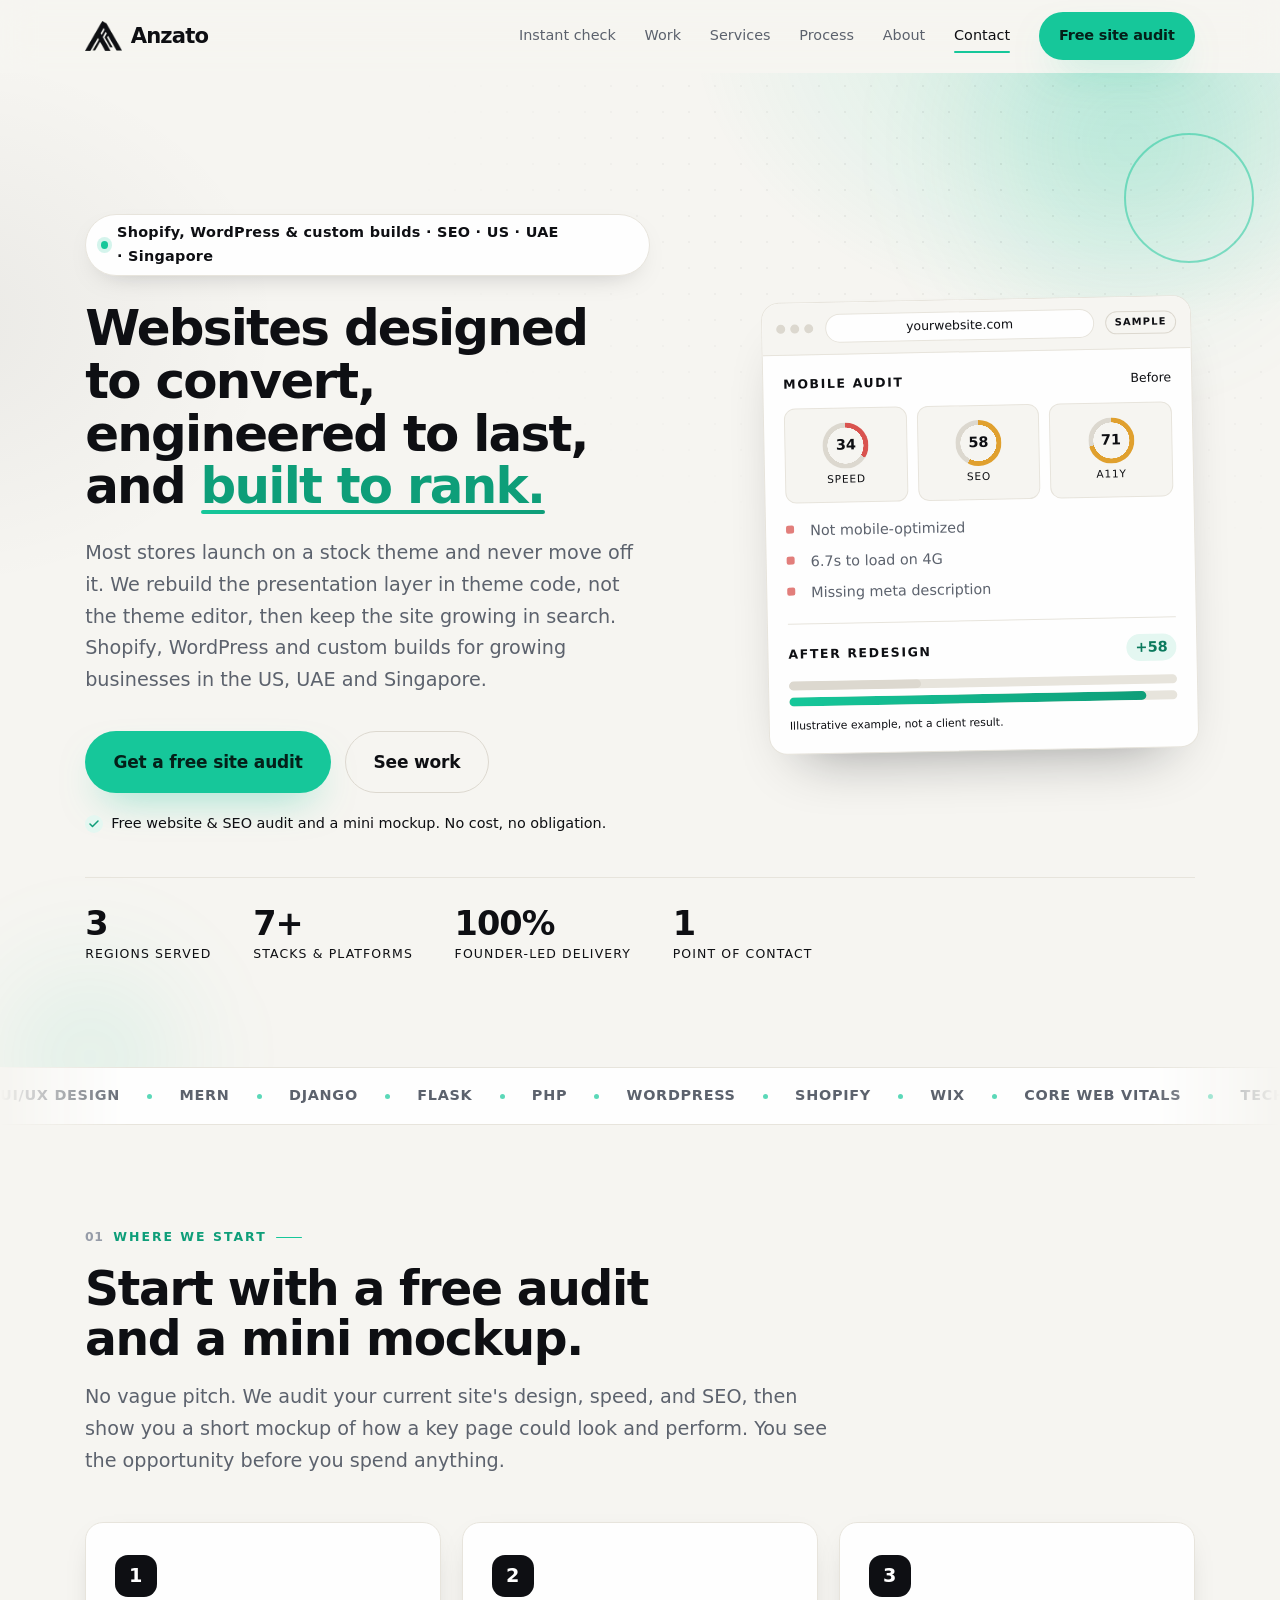
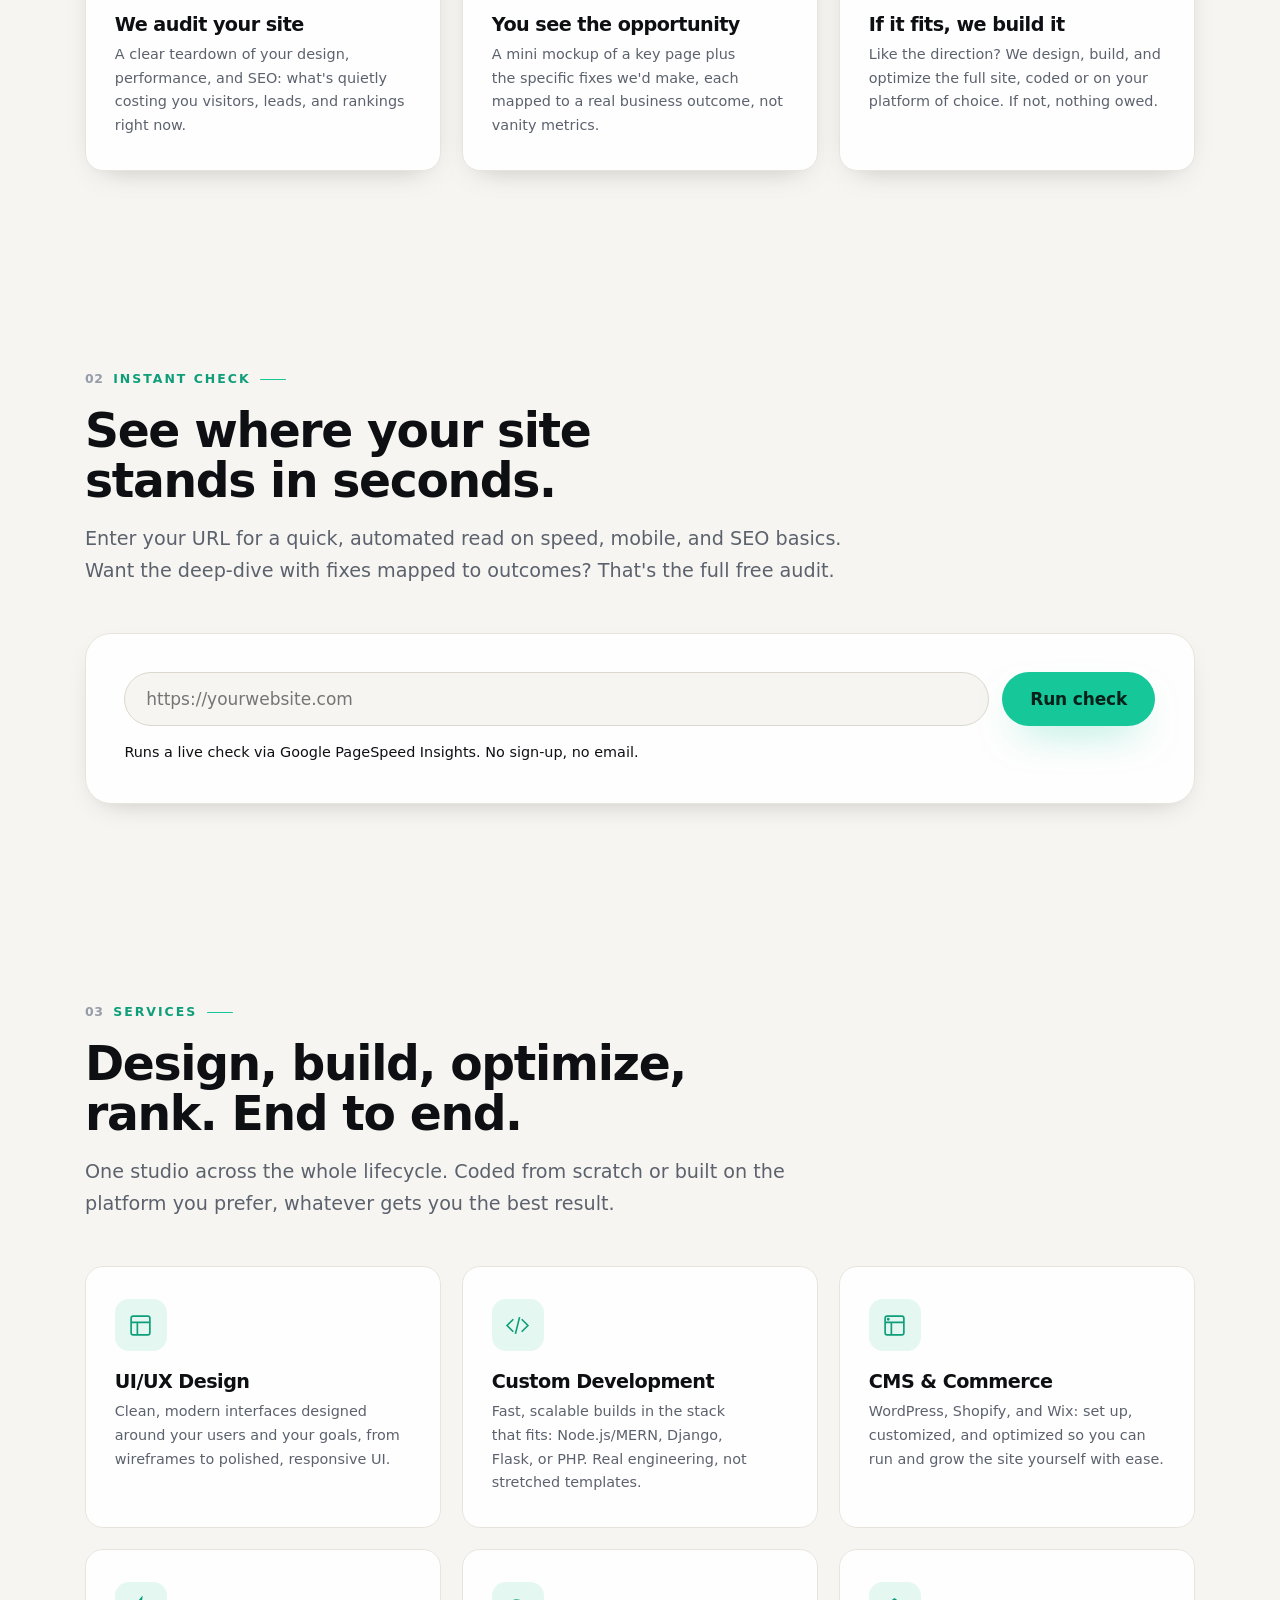
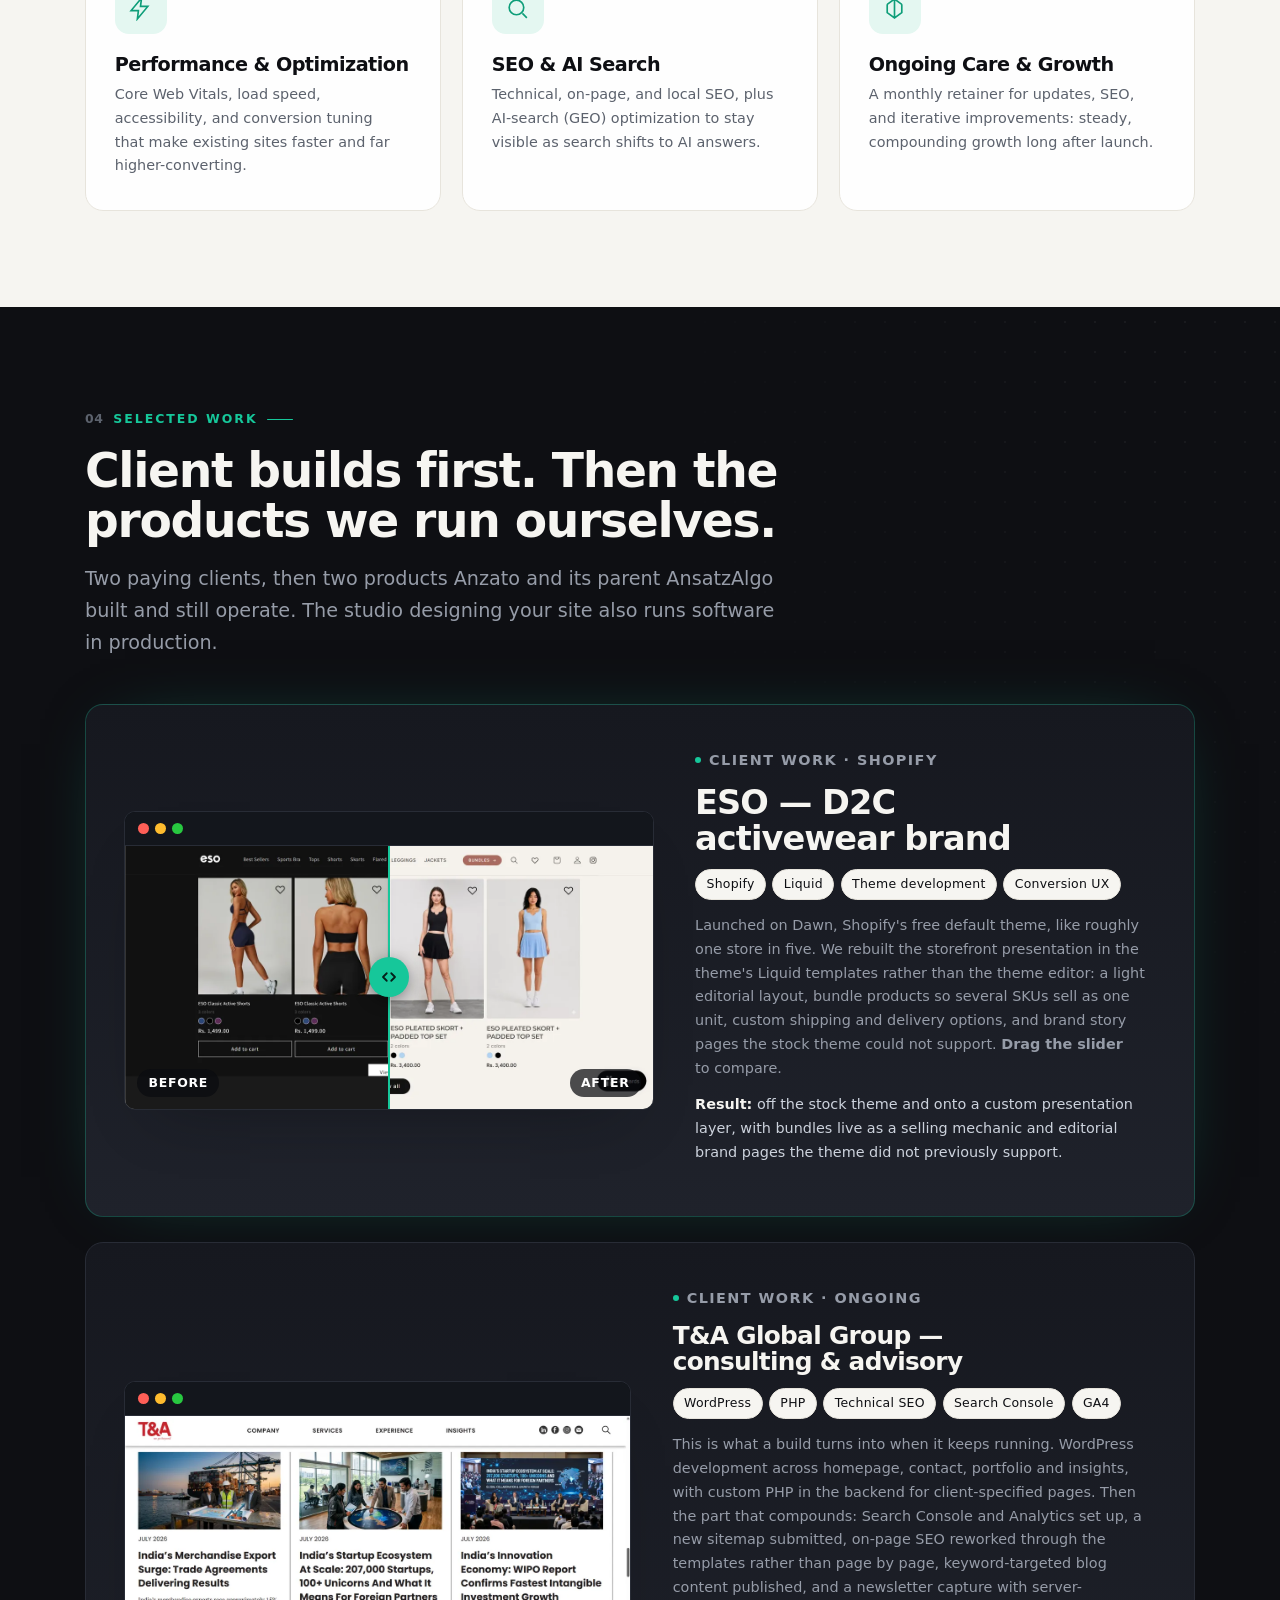
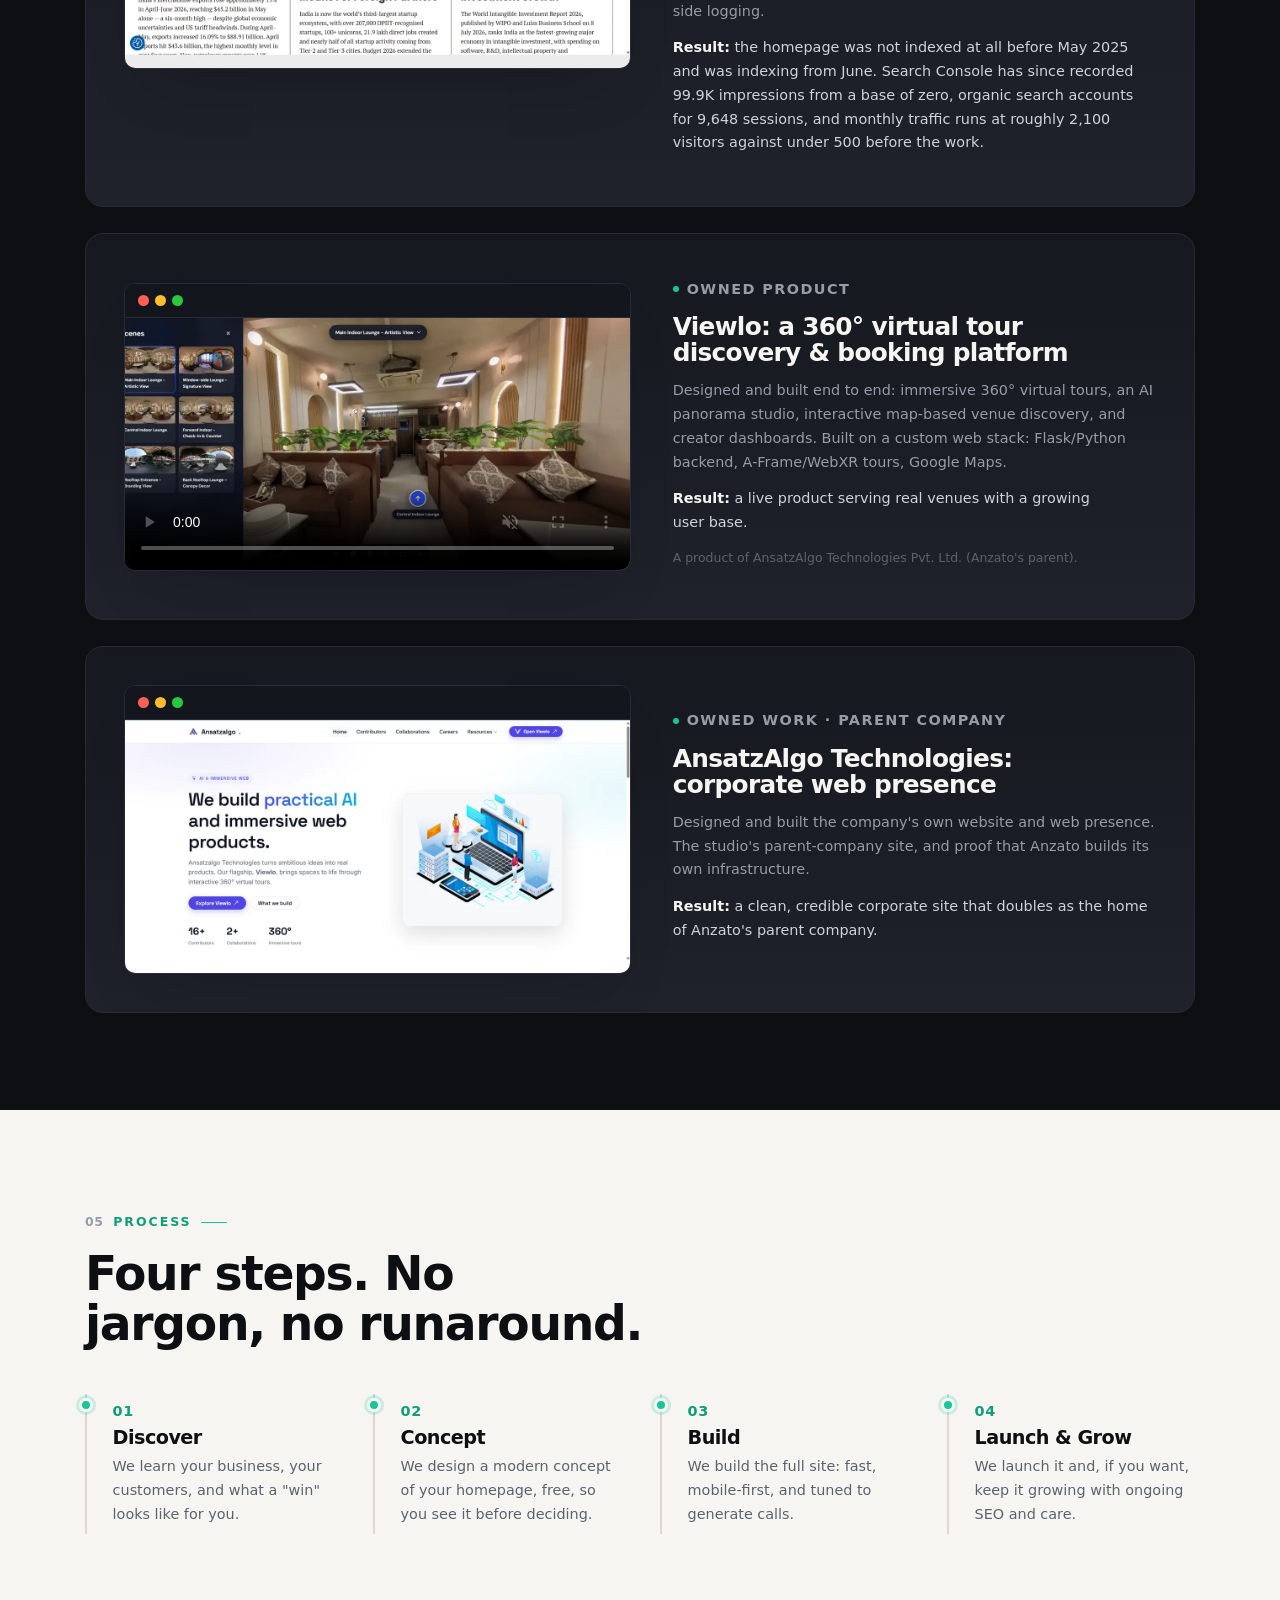
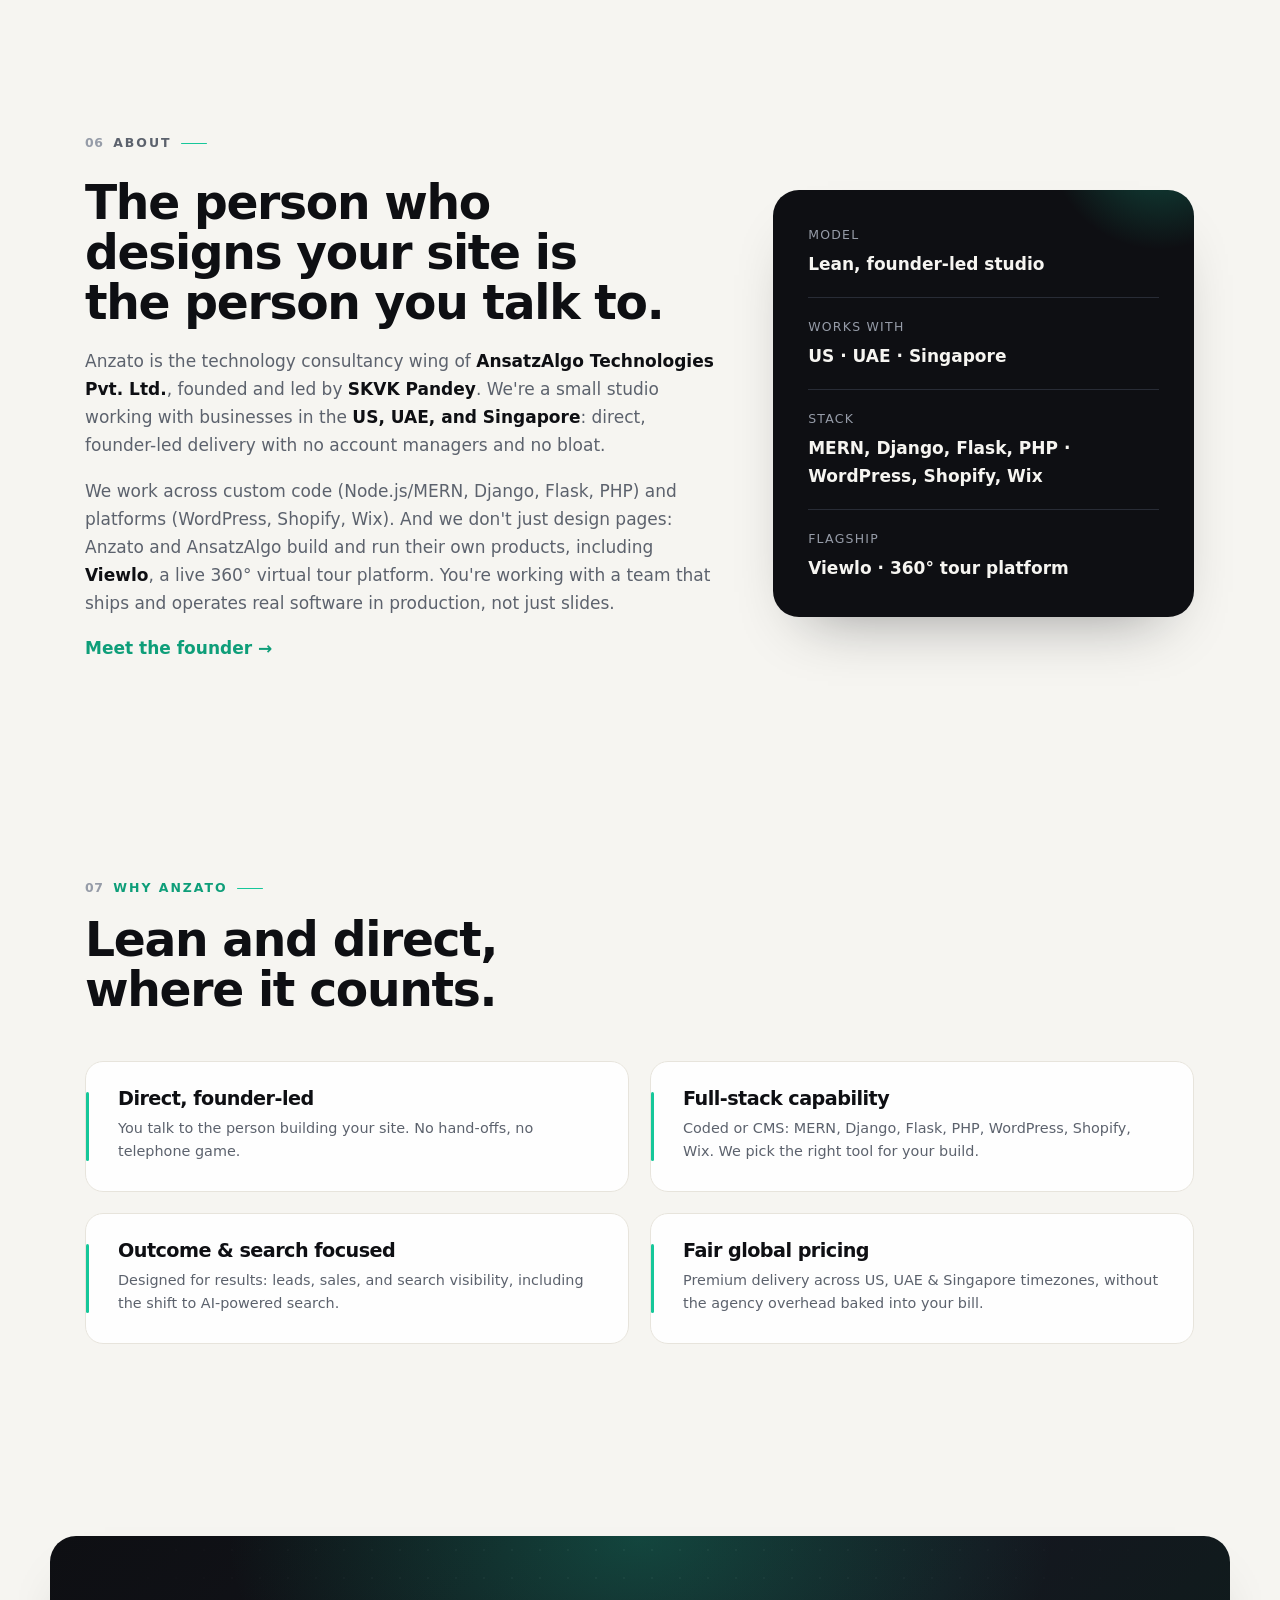
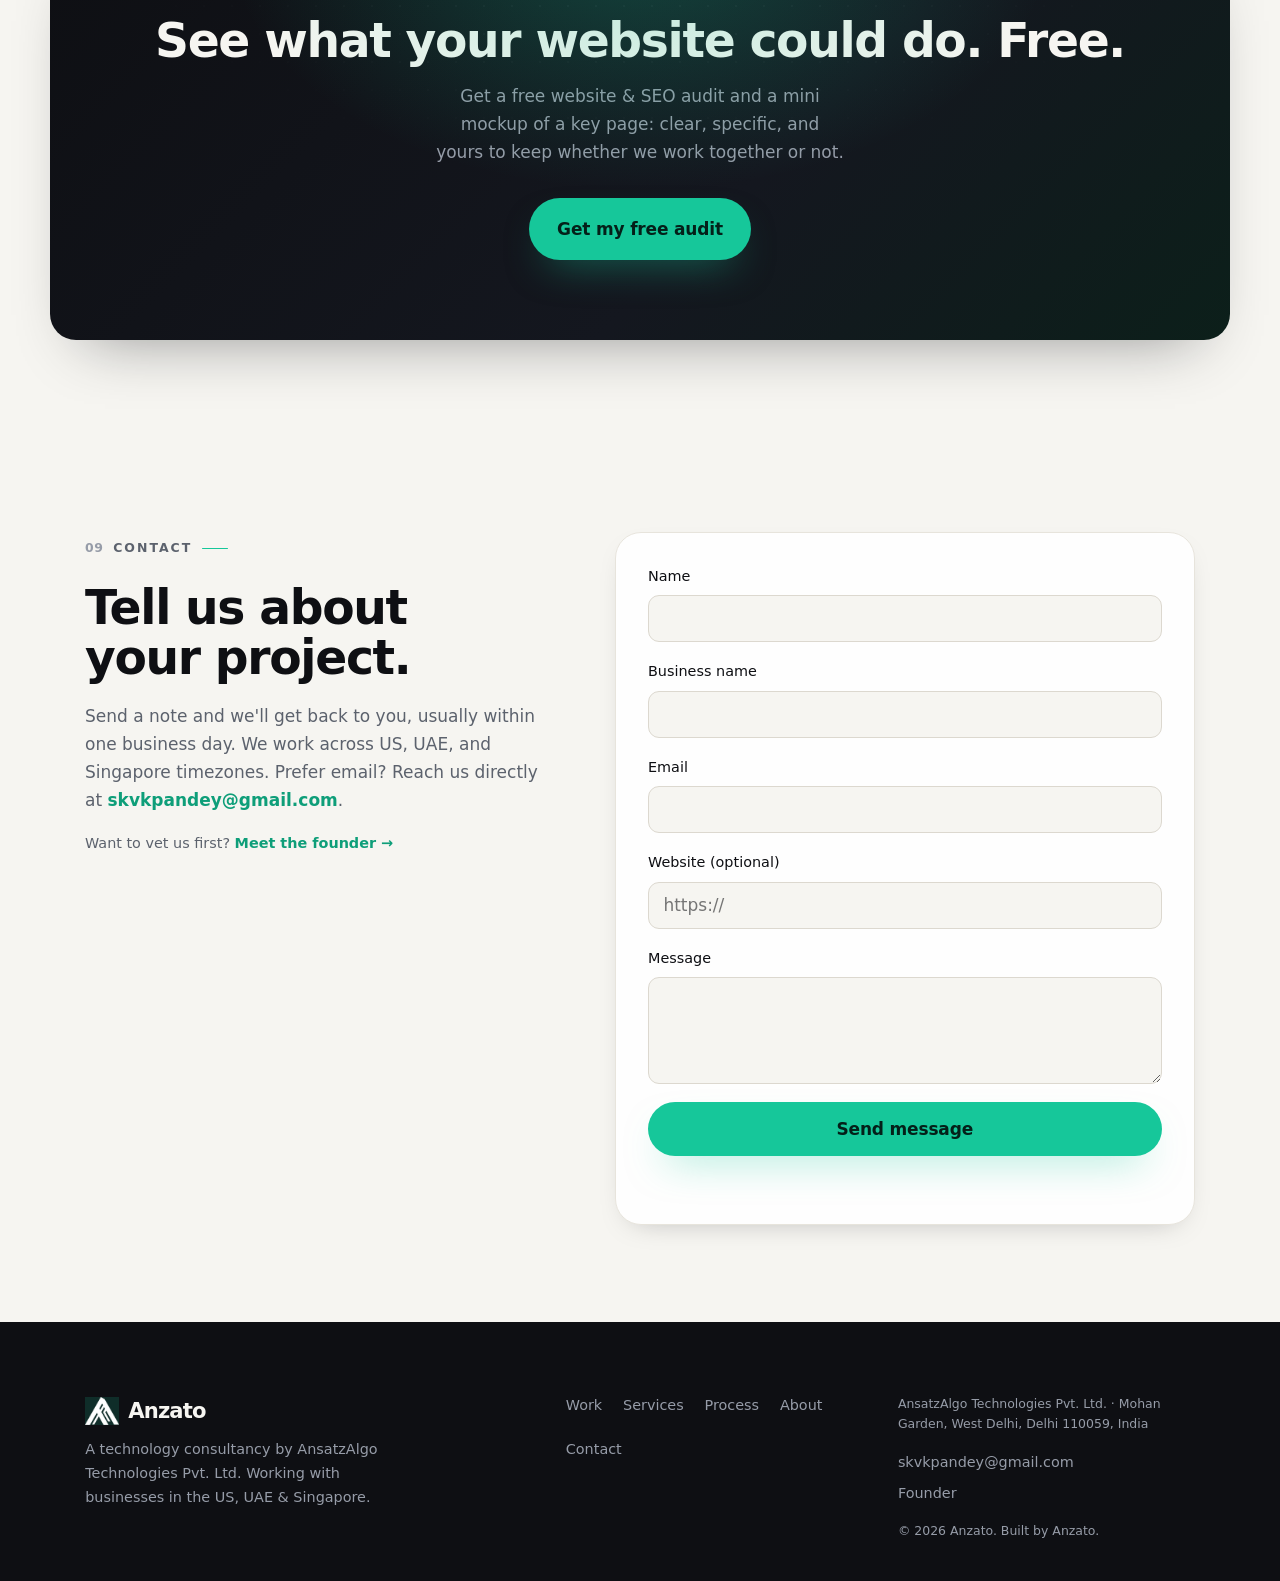
==== commit acbb2ed3: "Ship the production build: update homepage, drop source copies" ====
--- a/index.html
+++ b/index.html
@@ -8,7 +8,7 @@
   <!-- SEO & METADATA                                                 -->
   <!-- ============================================================= -->
   <title>Anzato | Web Design, Development &amp; SEO Studio | US · UAE · Singapore</title>
-  <meta name="description" content="Anzato designs, builds, and ranks high-performing websites, custom-coded (MERN, Django, Flask, PHP) or on WordPress, Shopify &amp; Wix, with performance optimization and SEO. A lean studio serving businesses across the US, UAE, and Singapore." />
+  <meta name="description" content="Anzato designs, builds, and ranks high-performing websites, custom-coded (MERN, Django, Flask, PHP) or on WordPress, Shopify &amp; Wix, with performance optimization and SEO. A lean studio working with businesses in the US, UAE, and Singapore." />
   <meta name="theme-color" content="#0f1115" />
   <link rel="canonical" href="https://anzato.com/" />
   <!-- max-image-preview:large lets Google show the full-size thumbnail in results -->
@@ -17,7 +17,7 @@
   <!-- Open Graph -->
   <meta property="og:type" content="website" />
   <meta property="og:title" content="Anzato | Web Design, Development &amp; SEO Studio | US · UAE · Singapore" />
-  <meta property="og:description" content="We design, build, optimize, and rank websites, coded or on WordPress, Shopify &amp; Wix. Serving businesses across the US, UAE, and Singapore." />
+  <meta property="og:description" content="We design, build, optimize, and rank websites, coded or on WordPress, Shopify &amp; Wix. Built for businesses in the US, UAE, and Singapore." />
   <meta property="og:url" content="https://anzato.com/" />
   <meta property="og:site_name" content="Anzato" />
   <meta property="og:locale" content="en_US" />
@@ -29,7 +29,7 @@
   <!-- Twitter -->
   <meta name="twitter:card" content="summary_large_image" />
   <meta name="twitter:title" content="Anzato | Web Design, Development &amp; SEO Studio | US · UAE · Singapore" />
-  <meta name="twitter:description" content="We design, build, optimize, and rank websites, coded or on WordPress, Shopify &amp; Wix. Serving businesses across the US, UAE, and Singapore." />
+  <meta name="twitter:description" content="We design, build, optimize, and rank websites, coded or on WordPress, Shopify &amp; Wix. Built for businesses in the US, UAE, and Singapore." />
   <meta name="twitter:image" content="https://anzato.com/assets/og.png" />
 
   <!-- Favicon set. The full logo mark loses its inner strokes below ~48px,
@@ -82,8 +82,8 @@
         "name": "Anzato",
         "alternateName": "Anzato Studio",
         "url": "https://anzato.com/",
-        "email": "hello@anzato.com",
-        "description": "Web design, development, and SEO studio. Custom-coded builds (MERN, Django, Flask, PHP) and platform work (WordPress, Shopify, Wix), plus performance optimization and SEO. A technology consultancy by AnsatzAlgo Technologies Pvt. Ltd., serving businesses across the US, UAE, and Singapore.",
+        "email": "skvkpandey@gmail.com",
+        "description": "Web design, development, and SEO studio. Custom-coded builds (MERN, Django, Flask, PHP) and platform work (WordPress, Shopify, Wix), plus performance optimization and SEO. A technology consultancy by AnsatzAlgo Technologies Pvt. Ltd., working with businesses in the US, UAE, and Singapore.",
         "logo": {
           "@type": "ImageObject",
           "url": "https://anzato.com/assets/icon-512.png",
@@ -123,7 +123,7 @@
         "name": "Anzato",
         "url": "https://anzato.com/",
         "image": "https://anzato.com/assets/og.png",
-        "email": "hello@anzato.com",
+        "email": "skvkpandey@gmail.com",
         "provider": { "@id": "https://anzato.com/#organization" },
         "areaServed": [
           { "@type": "Country", "name": "United States" },
@@ -224,15 +224,16 @@
       </div>
       <div class="container hero__inner">
        <div class="hero__copy">
-        <p class="hero__eyebrow hero-enter"><span class="hero__eyebrow-dot"></span>Web design, engineering &amp; SEO · US · UAE · Singapore</p>
+        <p class="hero__eyebrow hero-enter"><span class="hero__eyebrow-dot"></span>Shopify, WordPress &amp; custom builds · SEO · US · UAE · Singapore</p>
         <h1 class="hero__title hero-enter" id="heroTitle">
           Websites designed to convert, engineered to last, and
           <span class="accent-text">built to rank.</span>
         </h1>
         <p class="hero__sub hero-enter">
-          From UI/UX and custom development to WordPress, Shopify, and SEO: we
-          design, build, and optimize high-performing websites for growing
-          businesses across the US, UAE, and Singapore.
+          Most stores launch on a stock theme and never move off it. We rebuild
+          the presentation layer in theme code, not the theme editor, then keep
+          the site growing in search. Shopify, WordPress and custom builds for
+          growing businesses in the US, UAE and Singapore.
         </p>
         <div class="hero__cta hero-enter">
           <a class="btn btn--accent btn--lg btn--magnetic" href="#contact">Get a free site audit</a>
@@ -455,28 +456,114 @@
         Swap to the real name ONLY after confirming permission. Real name kept in comments.
       - "A direct-to-consumer activewear brand" = ESO (anonymized by default).
         Swap to the real name ONLY after confirming permission. Real name kept in comments.
-      - Replace every [IMAGE SLOT] / [METRIC PLACEHOLDER] with real assets before launch.
     -->
     <section class="section work" id="work">
       <div class="container">
         <div class="section__head reveal">
           <p class="kicker">Selected work</p>
-          <h2>We don't just design pages. We ship and run real products.</h2>
+          <h2>Client builds first. Then the products we run ourselves.</h2>
           <p class="section__lead">
-            Anzato and its parent, AnsatzAlgo, build and operate their own software.
-            That's the difference: the studio designing your site also runs products
-            in production.
+            Two paying clients, then two products Anzato and its parent AnsatzAlgo
+            built and still operate. The studio designing your site also runs
+            software in production.
           </p>
         </div>
 
-        <!-- Case 1 — Viewlo (flagship, lead showcase) -->
+        <!-- ===================================================================
+             Case 1 — ESO. MERGED, Aug 2026.
+             This case and the old "Homepage redesign & conversion concept" case
+             used byte-identical images (redesign-before.webp is the same file as
+             the ESO before shot; redesign-after.webp is the same file as
+             activewear.webp). The site was showing one real project twice, and
+             the second time it was unnamed and described as "the kind of mockup
+             we produce in every free audit", which reads as speculative work.
+             Merged into one named case that keeps the slider.
+             redesign-after.webp is now an unused duplicate of activewear.webp.
+             =================================================================== -->
         <article class="case case--feature reveal">
           <div class="case__media">
             <div class="mockup mockup--browser">
               <div class="mockup__bar" aria-hidden="true"><span></span><span></span><span></span></div>
-              <!-- Silent looping clip of the live product. preload="none" plus a
-                   poster means it costs nothing until it scrolls into view; the
-                   IntersectionObserver in script.js starts it there. -->
+              <div class="compare" id="compareRedesign">
+                <div class="compare__layer compare__after">
+                  <div class="mockup__img">
+                    <img class="shot" src="assets/img/activewear.webp" width="1200" height="600"
+                         alt="The ESO storefront after the rebuild: a light editorial layout with bundles and brand pages"
+                         loading="lazy" decoding="async" />
+                  </div>
+                </div>
+                <div class="compare__layer compare__before">
+                  <div class="mockup__img">
+                    <img class="shot" src="assets/img/redesign-before.webp" width="1200" height="600"
+                         alt="The same ESO storefront on the stock Shopify Dawn theme"
+                         loading="lazy" decoding="async" />
+                  </div>
+                </div>
+                <div class="compare__divider" aria-hidden="true"><span class="compare__grip"></span></div>
+                <input class="compare__range" type="range" min="0" max="100" value="50" step="0.1" aria-label="Drag to compare the stock Dawn theme with the rebuilt storefront" />
+                <span class="compare__tag compare__tag--before" aria-hidden="true">Before</span>
+                <span class="compare__tag compare__tag--after" aria-hidden="true">After</span>
+              </div>
+            </div>
+          </div>
+          <div class="case__body">
+            <p class="case__tag">Client work · Shopify</p>
+            <h3>ESO — D2C activewear brand</h3>
+            <ul class="case__stack" aria-label="Stack used">
+              <li>Shopify</li><li>Liquid</li><li>Theme development</li><li>Conversion UX</li>
+            </ul>
+            <p>Launched on Dawn, Shopify's free default theme, like roughly one
+            store in five. We rebuilt the storefront presentation in the theme's
+            Liquid templates rather than the theme editor: a light editorial
+            layout, bundle products so several SKUs sell as one unit, custom
+            shipping and delivery options, and brand story pages the stock theme
+            could not support. <strong>Drag the slider</strong> to compare.</p>
+            <!-- TODO, BLOCKING: this Result line still has no number in it, and
+                 every other Result line on this site does. Ask the client for
+                 conversion rate, average order value or bundle attach rate
+                 before and after, then rewrite this. One real figure is enough.
+                 Do not replace it with more adjectives. -->
+            <p class="case__result"><strong>Result:</strong> off the stock theme
+            and onto a custom presentation layer, with bundles live as a selling
+            mechanic and editorial brand pages the theme did not previously
+            support.</p>
+          </div>
+        </article>
+
+        <!-- Case 2 — T&A. Positioned as what the first project becomes. -->
+        <article class="case reveal">
+          <div class="case__media">
+            <div class="mockup mockup--browser">
+              <div class="mockup__bar" aria-hidden="true"><span></span><span></span><span></span></div>
+              <div class="mockup__img">
+                <img class="shot" src="assets/img/consulting.webp" width="1200" height="600"
+                     alt="T&amp;A Global Group homepage, redesigned on WordPress"
+                     loading="lazy" decoding="async" />
+              </div>
+            </div>
+          </div>
+          <div class="case__body">
+            <p class="case__tag">Client work · ongoing</p>
+            <h3>T&amp;A Global Group — consulting &amp; advisory</h3>
+            <ul class="case__stack" aria-label="Stack used">
+              <li>WordPress</li><li>PHP</li><li>Technical SEO</li><li>Search Console</li><li>GA4</li>
+            </ul>
+            <p>This is what a build turns into when it keeps running. WordPress
+            development across homepage, contact, portfolio and insights, with
+            custom PHP in the backend for client-specified pages. Then the part
+            that compounds: Search Console and Analytics set up, a new sitemap
+            submitted, on-page SEO reworked through the templates rather than
+            page by page, keyword-targeted blog content published, and a
+            newsletter capture with server-side logging.</p>
+            <p class="case__result"><strong>Result:</strong> the homepage was not indexed at all before May 2025 and was indexing from June. Search Console has since recorded 99.9K impressions from a base of zero, organic search accounts for 9,648 sessions, and monthly traffic runs at roughly 2,100 visitors against under 500 before the work.</p>
+          </div>
+        </article>
+
+        <!-- Case 3 — Viewlo -->
+        <article class="case reveal">
+          <div class="case__media">
+            <div class="mockup mockup--browser">
+              <div class="mockup__bar" aria-hidden="true"><span></span><span></span><span></span></div>
               <div class="mockup__img">
                 <video class="shot" playsinline muted loop preload="none"
                        poster="assets/img/viewlo.webp" width="1200" height="600"
@@ -489,7 +576,7 @@
             </div>
           </div>
           <div class="case__body">
-            <p class="case__tag">Owned product · Flagship</p>
+            <p class="case__tag">Owned product</p>
             <h3>Viewlo: a 360° virtual tour discovery &amp; booking platform</h3>
             <p>
               Designed and built end to end: immersive 360° virtual tours, an AI
@@ -499,13 +586,13 @@
             </p>
             <p class="case__result">
               <strong>Result:</strong> a live product serving real venues with a
-              growing user base. <span class="placeholder-text">[METRIC PLACEHOLDER — e.g. venues onboarded / DAU growth]</span>
+              growing user base.
             </p>
             <p class="case__meta">A product of AnsatzAlgo Technologies Pvt. Ltd. (Anzato's parent).</p>
           </div>
         </article>
 
-        <!-- Case 2 — AnsatzAlgo (corporate / parent) -->
+        <!-- Case 4 — AnsatzAlgo -->
         <article class="case reveal">
           <div class="case__media">
             <div class="mockup mockup--browser">
@@ -524,85 +611,6 @@
             <p class="case__result"><strong>Result:</strong> a clean, credible corporate site that doubles as the home of Anzato's parent company.</p>
           </div>
         </article>
-
-        <!-- Case 3 — T&A Global Group (ANONYMIZED by default) -->
-        <!-- Real name (with permission): "T&A Global Group" -->
-        <article class="case reveal">
-          <div class="case__media">
-            <div class="mockup mockup--browser">
-              <div class="mockup__bar" aria-hidden="true"><span></span><span></span><span></span></div>
-              <div class="mockup__img">
-                <img class="shot" src="assets/img/consulting.webp" width="1200" height="600"
-                     alt="Homepage of a global consulting and advisory group, redesigned on WordPress"
-                     loading="lazy" decoding="async" />
-              </div>
-            </div>
-          </div>
-          <div class="case__body">
-            <p class="case__tag">Client work</p>
-            <!-- Named version (use only with permission): <h3>T&amp;A Global Group — consulting &amp; advisory</h3> -->
-            <h3>A global consulting &amp; advisory group</h3>
-            <p>WordPress development and redesign across homepage, contact, portfolio, and insights sections, plus a newsletter lead-capture system with logging and a combined SEM + AI-SEO strategy program.</p>
-            <p class="case__result"><strong>Result:</strong> a modernized web presence with a working inbound lead-capture funnel. <span class="placeholder-text">[METRIC PLACEHOLDER — e.g. leads captured / ranking improvement]</span></p>
-          </div>
-        </article>
-
-        <!-- Case 4 — ESO (ANONYMIZED by default) -->
-        <!-- Real name (with permission): "ESO" -->
-        <article class="case reveal">
-          <div class="case__media">
-            <div class="mockup mockup--browser">
-              <div class="mockup__bar" aria-hidden="true"><span></span><span></span><span></span></div>
-              <div class="mockup__img">
-                <img class="shot" src="assets/img/activewear.webp" width="1200" height="600"
-                     alt="Storefront of a direct-to-consumer activewear brand built on Shopify"
-                     loading="lazy" decoding="async" />
-              </div>
-            </div>
-          </div>
-          <div class="case__body">
-            <p class="case__tag">Client work</p>
-            <!-- Named version (use only with permission): <h3>ESO — D2C activewear brand</h3> -->
-            <h3>A direct-to-consumer activewear brand</h3>
-            <p>Shopify storefront customization: bundle products, custom shipping and delivery options, and editorial brand pages.</p>
-            <p class="case__result"><strong>Result:</strong> a more polished, conversion-ready storefront with richer product and brand presentation. <span class="placeholder-text">[METRIC PLACEHOLDER]</span></p>
-          </div>
-        </article>
-
-        <!-- Case 5 — Conversion redesign concept (before/after slot) -->
-        <article class="case case--concept reveal">
-          <div class="case__media">
-            <div class="mockup mockup--browser">
-              <div class="mockup__bar" aria-hidden="true"><span></span><span></span><span></span></div>
-              <div class="compare" id="compareRedesign">
-                <div class="compare__layer compare__after">
-                  <div class="mockup__img">
-                    <img class="shot" src="assets/img/redesign-after.webp" width="1200" height="600"
-                         alt="The rebuilt storefront homepage: cleaner layout and clearer calls to action"
-                         loading="lazy" decoding="async" />
-                  </div>
-                </div>
-                <div class="compare__layer compare__before">
-                  <div class="mockup__img">
-                    <img class="shot" src="assets/img/redesign-before.webp" width="1200" height="600"
-                         alt="The same homepage before the redesign"
-                         loading="lazy" decoding="async" />
-                  </div>
-                </div>
-                <div class="compare__divider" aria-hidden="true"><span class="compare__grip"></span></div>
-                <input class="compare__range" type="range" min="0" max="100" value="50" step="0.1" aria-label="Drag to compare the original and the redesign" />
-                <span class="compare__tag compare__tag--before" aria-hidden="true">Before</span>
-                <span class="compare__tag compare__tag--after" aria-hidden="true">After</span>
-              </div>
-            </div>
-          </div>
-          <div class="case__body">
-            <p class="case__tag">Redesign concept</p>
-            <h3>Homepage redesign &amp; conversion concept</h3>
-            <p>A dated homepage rebuilt for clarity, speed, and conversion: cleaner UI, stronger calls to action, and a faster, search-ready foundation. The kind of mockup we produce in every free audit. <strong>Drag the slider</strong> to compare.</p>
-            <p class="case__result"><strong>Result:</strong> a clearer path from landing to purchase, on a faster and more search-ready page.</p>
-          </div>
-        </article>
       </div>
     </section>
 
@@ -651,7 +659,7 @@
           <p>
             Anzato is the technology consultancy wing of
             <strong>AnsatzAlgo Technologies Pvt. Ltd.</strong>, founded and led by
-            <strong>SKVK Pandey</strong>. We're a lean studio serving clients across
+            <strong>SKVK Pandey</strong>. We're a small studio working with businesses in
             the <strong>US, UAE, and Singapore</strong>: direct, founder-led
             delivery with no account managers and no bloat.
           </p>
@@ -670,7 +678,7 @@
         <aside class="about__card reveal" aria-label="At a glance">
           <ul class="facts">
             <li><span>Model</span><strong>Lean, founder-led studio</strong></li>
-            <li><span>Serving</span><strong>US · UAE · Singapore</strong></li>
+            <li><span>Works with</span><strong>US · UAE · Singapore</strong></li>
             <li><span>Stack</span><strong>MERN, Django, Flask, PHP · WordPress, Shopify, Wix</strong></li>
             <li><span>Flagship</span><strong>Viewlo · 360° tour platform</strong></li>
           </ul>
@@ -727,7 +735,7 @@
         <div class="contact__intro reveal">
           <p class="kicker">Contact</p>
           <h2>Tell us about your project.</h2>
-          <p>Send a note and we'll get back to you, usually within one business day. We work across US, UAE, and Singapore timezones. Prefer email? Reach us directly at <a class="link-arrow" href="mailto:hello@anzato.com">hello@anzato.com</a>.</p>
+          <p>Send a note and we'll get back to you, usually within one business day. We work across US, UAE, and Singapore timezones. Prefer email? Reach us directly at <a class="link-arrow" href="mailto:skvkpandey@gmail.com">skvkpandey@gmail.com</a>.</p>
           <p class="contact__founder">Want to vet us first? <a class="link-arrow" href="https://skvkpandey.com" target="_blank" rel="noopener">Meet the founder →</a></p>
         </div>
 
@@ -738,7 +746,7 @@
                1) Paste a Formspree / Web3Forms / Netlify endpoint URL into
                   the data-endpoint attribute below. JS will POST to it.
                2) Leave it blank — the form falls back to opening the user's
-                  email client (mailto:hello@anzato.com) with the message.
+                  email client (mailto:skvkpandey@gmail.com) with the message.
                Example: data-endpoint="https://formspree.io/f/yourid"
                ========================================================= -->
           <div class="field">
@@ -780,7 +788,7 @@
           </span>
           <span class="footer__word">Anzato</span>
         </span>
-        <p class="footer__tag">A technology consultancy by AnsatzAlgo Technologies Pvt. Ltd. Serving clients across the US, UAE &amp; Singapore.</p>
+        <p class="footer__tag">A technology consultancy by AnsatzAlgo Technologies Pvt. Ltd. Working with businesses in the US, UAE &amp; Singapore.</p>
       </div>
       <nav class="footer__nav" aria-label="Footer">
         <a href="#work">Work</a>
@@ -790,7 +798,8 @@
         <a href="#contact">Contact</a>
       </nav>
       <div class="footer__meta">
-        <a href="mailto:hello@anzato.com">hello@anzato.com</a>
+        <span class="footer__addr">AnsatzAlgo Technologies Pvt. Ltd. &middot; Mohan Garden, West Delhi, Delhi 110059, India</span>
+        <a href="mailto:skvkpandey@gmail.com">skvkpandey@gmail.com</a>
         <a href="https://skvkpandey.com" target="_blank" rel="noopener">Founder</a>
         <p>&copy; <span id="year">2026</span> Anzato. Built by Anzato.</p>
       </div>
--- a/styles.min.css
+++ b/styles.min.css
@@ -1 +1 @@
-@font-face{font-family:Inter;font-style:normal;font-weight:400;font-display:swap;src:url("assets/fonts/inter-latin-400-normal.woff2") format("woff2");unicode-range:U+0000-00FF,U+0131,U+0152-0153,U+02BB-02BC,U+02C6,U+02DA,U+02DC,U+0304,U+0308,U+0329,U+2000-206F,U+2074,U+20AC,U+2122,U+2191,U+2193,U+2212,U+2215,U+FEFF,U+FFFD}@font-face{font-family:Inter;font-style:normal;font-weight:500;font-display:swap;src:url("assets/fonts/inter-latin-500-normal.woff2") format("woff2");unicode-range:U+0000-00FF,U+0131,U+0152-0153,U+02BB-02BC,U+02C6,U+02DA,U+02DC,U+0304,U+0308,U+0329,U+2000-206F,U+2074,U+20AC,U+2122,U+2191,U+2193,U+2212,U+2215,U+FEFF,U+FFFD}@font-face{font-family:Inter;font-style:normal;font-weight:600;font-display:swap;src:url("assets/fonts/inter-latin-600-normal.woff2") format("woff2");unicode-range:U+0000-00FF,U+0131,U+0152-0153,U+02BB-02BC,U+02C6,U+02DA,U+02DC,U+0304,U+0308,U+0329,U+2000-206F,U+2074,U+20AC,U+2122,U+2191,U+2193,U+2212,U+2215,U+FEFF,U+FFFD}@font-face{font-family:"Space Grotesk";font-style:normal;font-weight:500;font-display:swap;src:url("assets/fonts/space-grotesk-latin-500-normal.woff2") format("woff2");unicode-range:U+0000-00FF,U+0131,U+0152-0153,U+02BB-02BC,U+02C6,U+02DA,U+02DC,U+0304,U+0308,U+0329,U+2000-206F,U+2074,U+20AC,U+2122,U+2191,U+2193,U+2212,U+2215,U+FEFF,U+FFFD}@font-face{font-family:"Space Grotesk";font-style:normal;font-weight:600;font-display:swap;src:url("assets/fonts/space-grotesk-latin-600-normal.woff2") format("woff2");unicode-range:U+0000-00FF,U+0131,U+0152-0153,U+02BB-02BC,U+02C6,U+02DA,U+02DC,U+0304,U+0308,U+0329,U+2000-206F,U+2074,U+20AC,U+2122,U+2191,U+2193,U+2212,U+2215,U+FEFF,U+FFFD}@font-face{font-family:"Space Grotesk";font-style:normal;font-weight:700;font-display:swap;src:url("assets/fonts/space-grotesk-latin-700-normal.woff2") format("woff2");unicode-range:U+0000-00FF,U+0131,U+0152-0153,U+02BB-02BC,U+02C6,U+02DA,U+02DC,U+0304,U+0308,U+0329,U+2000-206F,U+2074,U+20AC,U+2122,U+2191,U+2193,U+2212,U+2215,U+FEFF,U+FFFD}:root{--ink:#0e0f13;--ink-2:#16181f;--ink-3:#1f222b;--paper:#f6f5f1;--paper-2:#fefefe;--grey:#5c626d;--grey-2:#969ca8;--line:#e7e4dc;--line-2:#dcd8cf;--line-dark:#282c36;--accent:#16c79a;--accent-2:#0e9e79;--accent-soft:#e4f7f1;--accent-ink:#042019;--font-head:"Space Grotesk",ui-sans-serif,system-ui,sans-serif;--font-body:"Inter",ui-sans-serif,system-ui,-apple-system,"Segoe UI",Roboto,sans-serif;--fs-xs:0.78rem;--fs-sm:0.9rem;--fs-base:1.0625rem;--fs-lg:1.2rem;--fs-xl:1.55rem;--fs-2xl:2.1rem;--fs-3xl:2.95rem;--fs-4xl:4.2rem;--fs-5xl:5.2rem;--space-section:clamp(3.75rem, 7.5vw, 6.5rem);--maxw:1180px;--gutter:1.4rem;--radius:18px;--radius-sm:11px;--radius-lg:26px;--shadow:0 30px 60px -34px rgba(14, 15, 19, 0.45);--shadow-sm:0 10px 30px -18px rgba(14, 15, 19, 0.35);--shadow-accent:0 18px 40px -18px rgba(22, 199, 154, 0.55);--ease:cubic-bezier(0.22, 1, 0.36, 1);--ease-spring:cubic-bezier(0.34, 1.56, 0.64, 1)}::selection{background:var(--accent);color:var(--accent-ink)}html{scrollbar-color:var(--grey-2) var(--paper);scroll-behavior:smooth;-webkit-text-size-adjust:100%;scroll-padding-top:84px}::-webkit-scrollbar{width:11px}::-webkit-scrollbar-track{background:var(--paper)}::-webkit-scrollbar-thumb{background:var(--line-2);border-radius:8px;border:2px solid var(--paper)}::-webkit-scrollbar-thumb:hover{background:var(--grey-2)}.scroll-progress{position:fixed;top:0;left:0;right:0;height:3px;z-index:300;pointer-events:none}.scroll-progress span{display:block;height:100%;width:100%;background:linear-gradient(90deg,var(--accent-2),var(--accent));transform-origin:0 50%;transform:scaleX(var(--scroll,0))}*,::after,::before{box-sizing:border-box}*{margin:0}body{font-family:var(--font-body);font-size:var(--fs-base);line-height:1.65;color:var(--ink);background:var(--paper);-webkit-font-smoothing:antialiased;text-rendering:optimizeLegibility;overflow-x:hidden;counter-reset:sec}img,svg{display:block;max-width:100%}a{color:inherit;text-decoration:none}h1,h2,h3{font-family:var(--font-head);font-weight:700;line-height:1.06;letter-spacing:-.028em;text-wrap:balance}p{text-wrap:pretty}.container{width:100%;max-width:var(--maxw);margin-inline:auto;padding-inline:var(--gutter)}.accent-text{color:var(--accent-2)}.skip-link{position:absolute;left:-999px;top:0;background:var(--ink);color:#fff;padding:.6rem 1rem;border-radius:0 0 var(--radius-sm) 0;z-index:200}.skip-link:focus{left:0}.btn{position:relative;overflow:hidden;display:inline-flex;align-items:center;justify-content:center;gap:.5rem;font-family:var(--font-head);font-weight:600;font-size:var(--fs-sm);letter-spacing:-.01em;padding:.72rem 1.2rem;border-radius:999px;border:1.5px solid transparent;cursor:pointer;transition:transform .2s var(--ease),background .2s var(--ease),color .2s var(--ease),border-color .2s var(--ease),box-shadow .2s var(--ease);white-space:nowrap}.btn:hover{transform:translateY(-2px)}.btn--accent::after{content:"";position:absolute;top:0;left:-70%;width:42%;height:100%;background:linear-gradient(100deg,transparent,rgba(255,255,255,.5),transparent);transform:skewX(-20deg);transition:left .55s var(--ease);pointer-events:none}.btn--accent:hover::after{left:135%}.btn:active{transform:translateY(0)}.btn:focus-visible{outline:3px solid var(--accent);outline-offset:3px}.btn--accent{background:var(--accent);color:var(--accent-ink);box-shadow:var(--shadow-accent)}.btn--accent:hover{background:var(--accent-2);box-shadow:0 22px 48px -18px rgba(22,199,154,.7)}.btn--ghost{background:0 0;color:var(--ink);border-color:var(--line-2)}.btn--ghost:hover{border-color:var(--ink);background:rgba(14,15,19,.03)}.btn--lg{padding:1rem 1.7rem;font-size:var(--fs-base)}.nav{position:sticky;top:0;z-index:100;background:rgba(246,245,241,.72);backdrop-filter:saturate(180%) blur(16px);-webkit-backdrop-filter:saturate(180%) blur(16px);border-bottom:1px solid transparent;transition:border-color .3s var(--ease),background .3s var(--ease)}.nav.is-scrolled{border-bottom-color:var(--line);background:rgba(246,245,241,.9);box-shadow:0 8px 30px -22px rgba(14,15,19,.35)}.nav__inner{display:flex;align-items:center;justify-content:space-between;height:72px}.nav__brand{display:inline-flex;align-items:center;gap:.55rem}.nav__mark{display:inline-flex;align-items:center}.nav__mark img{display:block;height:30px;width:auto}.footer__brand .nav__mark img{height:28px}.footer__word,.nav__word{font-family:var(--font-head);font-weight:700;font-size:1.32rem;letter-spacing:-.04em}.nav__menu{display:flex;align-items:center;gap:1.8rem}.nav__menu a:not(.btn){font-size:var(--fs-sm);font-weight:500;color:var(--grey);position:relative;transition:color .15s var(--ease)}.nav__menu a:not(.btn)::after{content:"";position:absolute;left:0;bottom:-5px;width:0;height:2px;background:var(--accent);border-radius:2px;transition:width .22s var(--ease)}.nav__menu a:not(.btn):hover{color:var(--ink)}.nav__menu a:not(.btn):hover::after{width:100%}.nav__menu a:not(.btn).is-active{color:var(--ink)}.nav__menu a:not(.btn).is-active::after{width:100%}.nav__cta{color:var(--accent-ink)!important}.nav__toggle{display:none;flex-direction:column;justify-content:center;gap:5px;width:44px;height:44px;background:0 0;border:1px solid var(--line-2);border-radius:11px;cursor:pointer}.nav__toggle span{display:block;width:18px;height:2px;margin-inline:auto;background:var(--ink);border-radius:2px;transition:transform .25s var(--ease),opacity .2s var(--ease)}.nav__toggle[aria-expanded=true] span:first-child{transform:translateY(7px) rotate(45deg)}.nav__toggle[aria-expanded=true] span:nth-child(2){opacity:0}.nav__toggle[aria-expanded=true] span:nth-child(3){transform:translateY(-7px) rotate(-45deg)}.hero{position:relative;overflow:hidden;padding:clamp(4rem,11vw,9rem) 0 clamp(3.5rem,8vw,6.5rem)}.hero__bg{position:absolute;inset:0;z-index:0;background:radial-gradient(55% 50% at 88% -5%,rgba(22,199,154,.18),transparent 62%),radial-gradient(45% 45% at -5% 25%,rgba(14,15,19,.05),transparent 60%);pointer-events:none}.hero__bg::before{content:"";position:absolute;width:620px;height:620px;top:-240px;right:-160px;border-radius:50%;background:radial-gradient(closest-side,rgba(22,199,154,.2),transparent 70%);filter:blur(46px);animation:16s ease-in-out infinite alternate aurora}.hero__bg::after{content:"";position:absolute;width:420px;height:420px;bottom:-200px;left:-120px;border-radius:50%;background:radial-gradient(closest-side,rgba(22,199,154,.1),transparent 70%);filter:blur(40px);animation:20s ease-in-out infinite alternate-reverse aurora}@keyframes aurora{from{transform:translate3d(0,0,0) scale(1)}to{transform:translate3d(-70px,50px,0) scale(1.18)}}.hero__grid{position:absolute;inset:0;z-index:0;background-image:radial-gradient(rgba(14,15,19,.07) 1px,transparent 1px);background-size:26px 26px;-webkit-mask-image:radial-gradient(70% 60% at 80% 10%,#000 0%,transparent 70%);mask-image:radial-gradient(70% 60% at 80% 10%,#000 0%,transparent 70%);pointer-events:none}.hero__shapes{position:absolute;inset:0;z-index:0;pointer-events:none}.shape{position:absolute;display:block;opacity:.85}.shape--ring{width:130px;height:130px;right:7%;top:16%;border:2px solid var(--accent);border-radius:50%;opacity:.5;animation:float 9s var(--ease) infinite alternate}.shape--dot{width:16px;height:16px;right:22%;top:44%;background:var(--accent);border-radius:50%;box-shadow:0 0 0 8px rgba(22,199,154,.14);animation:float 7s var(--ease) infinite alternate-reverse}.shape--bar,.shape--dot{display:none}.shape--bar{width:64px;height:8px;right:4%;top:60%;background:var(--ink);border-radius:999px;opacity:.12;transform:rotate(-18deg)}@keyframes float{from{transform:translateY(0)}to{transform:translateY(-22px)}}.hero__inner{position:relative;z-index:1}.hero__copy{max-width:660px}.hero__visual{display:none}.auditcard{background:var(--paper-2);border:1px solid var(--line);border-radius:var(--radius);box-shadow:var(--shadow);overflow:hidden;transform:rotate(-1.1deg);transition:transform .5s var(--ease)}.auditcard:hover{transform:rotate(0) translateY(-4px)}.auditcard__bar{display:flex;align-items:center;gap:.7rem;padding:.7rem .9rem;background:var(--paper);border-bottom:1px solid var(--line)}.auditcard__dots{display:flex;gap:5px}.auditcard__dots i{width:9px;height:9px;border-radius:50%;background:var(--line-2)}.auditcard__url{font-family:var(--font-body);font-size:var(--fs-xs);color:var(--grey-muted);background:var(--paper-2);border:1px solid var(--line);border-radius:999px;padding:.18rem .7rem;flex:1 1 auto;text-align:center}.auditcard__tag{font-family:var(--font-head);font-weight:600;font-size:.62rem;letter-spacing:.12em;text-transform:uppercase;color:var(--grey-muted);border:1px solid var(--line-2);border-radius:999px;padding:.16rem .5rem}.auditcard__body{padding:1.2rem 1.25rem 1.1rem}.auditcard__afterhead,.auditcard__head{display:flex;align-items:baseline;justify-content:space-between;margin-bottom:.85rem}.auditcard__label{font-family:var(--font-head);font-weight:600;font-size:var(--fs-xs);letter-spacing:.13em;text-transform:uppercase;color:var(--ink)}.auditcard__device{font-size:var(--fs-xs);color:var(--grey-muted)}.auditcard__rings{display:grid;grid-template-columns:repeat(3,1fr);gap:.6rem}.miniscore{--v:0;--c:var(--accent);display:grid;place-items:center;gap:.15rem;padding:.85rem .3rem;border:1px solid var(--line);border-radius:var(--radius-sm);background:var(--paper)}.miniscore span{width:46px;height:46px;border-radius:50%;display:grid;place-items:center;font-family:var(--font-head);font-weight:700;font-size:var(--fs-sm);color:var(--ink);background:radial-gradient(closest-side,var(--paper) 78%,transparent 79%),conic-gradient(var(--c) calc(var(--v) * 1%),var(--line-2) 0)}.miniscore small{font-size:.66rem;letter-spacing:.08em;text-transform:uppercase;color:var(--grey-muted)}.auditcard__issues{list-style:none;padding:0;margin:1rem 0 0;display:grid;gap:.45rem}.auditcard__issues li{position:relative;padding-left:1.5rem;font-size:var(--fs-sm);color:var(--grey)}.auditcard__issues li::before{content:"";position:absolute;left:0;top:.42em;width:8px;height:8px;border-radius:2px;background:#d9534f;opacity:.75}.auditcard__after{margin-top:1.15rem;padding-top:1rem;border-top:1px solid var(--line)}.auditcard__delta{font-family:var(--font-head);font-weight:700;font-size:var(--fs-sm);color:#0b7a5d;background:var(--accent-soft);border-radius:999px;padding:.1rem .55rem}.auditcard__bars{display:grid;gap:.45rem}.barline{display:block;height:9px;border-radius:999px;background:var(--line);overflow:hidden}.barline i{display:block;height:100%;width:var(--w,40%);border-radius:999px;background:var(--line-2)}.barline--good i{background:linear-gradient(90deg,var(--accent),var(--accent-2))}.auditcard__foot{margin-top:.7rem;font-size:.68rem;color:var(--grey-muted)}.hero__eyebrow{display:inline-flex;align-items:center;gap:.55rem;font-family:var(--font-head);font-weight:600;font-size:var(--fs-sm);letter-spacing:.02em;color:var(--ink);background:var(--paper-2);border:1px solid var(--line);padding:.4rem .9rem;border-radius:999px;box-shadow:var(--shadow-sm);margin-bottom:1.6rem}.hero__eyebrow-dot{width:8px;height:8px;border-radius:50%;background:var(--accent);box-shadow:0 0 0 4px rgba(22,199,154,.18)}.hero__title{font-size:clamp(2.6rem, 7vw, var(--fs-5xl));letter-spacing:-.035em;margin-bottom:1.5rem}.hero__sub{font-size:clamp(var(--fs-base), 2.3vw, var(--fs-lg));color:var(--grey);max-width:58ch;margin-bottom:2.2rem}.hero__cta{display:flex;flex-wrap:wrap;gap:.9rem;margin-bottom:1.2rem}.hero__note{font-size:var(--fs-sm);color:var(--grey-muted);display:flex;align-items:center;gap:.5rem}@keyframes riseIn{from{transform:translateY(9px)}to{transform:none}}.hero-enter{animation:riseIn .42s var(--ease) both}.hero__eyebrow.hero-enter{animation-delay:0s}.hero__title.hero-enter{animation-delay:20ms}.hero__sub.hero-enter{animation-delay:50ms}.hero__cta.hero-enter{animation-delay:80ms}.hero__note.hero-enter{animation-delay:.1s}.hero__stats.hero-enter{animation-delay:.12s}.hero__visual.hero-enter{animation-delay:60ms}.hero__title .accent-text{position:relative;white-space:nowrap}.hero__title .accent-text::after{content:"";position:absolute;left:0;right:0;bottom:.02em;height:.09em;border-radius:999px;background:linear-gradient(90deg,var(--accent),var(--accent-2));transform:scaleX(0);transform-origin:0 50%;animation:strokeIn .55s var(--ease) .32s both}@keyframes strokeIn{to{transform:scaleX(1)}}.hero__stats{display:flex;flex-wrap:wrap;gap:1.4rem 2.6rem;margin-top:2.6rem;padding-top:1.7rem;border-top:1px solid var(--line)}.stat{display:grid;gap:.1rem}.stat__num{font-family:var(--font-head);font-weight:700;font-size:var(--fs-2xl);letter-spacing:-.03em;line-height:1.1;font-variant-numeric:tabular-nums}.stat__label{font-size:var(--fs-xs);color:var(--grey-muted);text-transform:uppercase;letter-spacing:.09em}.marquee{overflow:hidden;padding:1rem 0;border-block:1px solid var(--line);background:var(--paper-2);-webkit-mask-image:linear-gradient(90deg,transparent,#000 10%,#000 90%,transparent);mask-image:linear-gradient(90deg,transparent,#000 10%,#000 90%,transparent)}.marquee__track{display:flex;align-items:center;width:max-content;animation:30s linear infinite marquee}.marquee:hover .marquee__track{animation-play-state:paused}.marquee__track span{display:flex;align-items:center;font-family:var(--font-head);font-weight:600;font-size:var(--fs-sm);letter-spacing:.05em;text-transform:uppercase;color:var(--grey);white-space:nowrap}.marquee__track span::after{content:"";width:5px;height:5px;border-radius:50%;background:var(--accent);opacity:.7;margin-inline:1.7rem}@keyframes marquee{to{transform:translateX(-50%)}}.glow{position:absolute;inset:0;border-radius:inherit;background:radial-gradient(240px circle at var(--mx,50%) var(--my,50%),rgba(22,199,154,.13),transparent 65%);opacity:0;transition:opacity .3s var(--ease);pointer-events:none;z-index:0}.card:hover .glow,.case:hover .glow,.step:hover .glow,.why__item:hover .glow{opacity:1}.card>:not(.glow),.step>:not(.glow),.why__item>:not(.glow){position:relative;z-index:1}.hero__note::before{content:"";width:18px;height:18px;flex:none;background:var(--accent-soft);border-radius:50%;background-image:url("data:image/svg+xml,%3Csvg xmlns='http://www.w3.org/2000/svg' viewBox='0 0 24 24' fill='none' stroke='%230e9e79' stroke-width='3' stroke-linecap='round' stroke-linejoin='round'%3E%3Cpath d='M20 6 9 17l-5-5'/%3E%3C/svg%3E");background-size:12px;background-repeat:no-repeat;background-position:center}.section{padding:var(--space-section) 0;counter-increment:sec}.section__head{max-width:760px;margin-bottom:clamp(2rem,3.6vw,3rem)}.kicker{display:inline-flex;align-items:center;gap:.6rem;font-family:var(--font-head);font-weight:600;font-size:var(--fs-xs);letter-spacing:.16em;text-transform:uppercase;color:var(--accent-2);margin-bottom:1rem}.kicker::before{content:counter(sec,decimal-leading-zero);font-variant-numeric:tabular-nums;color:var(--grey-2);letter-spacing:.05em}.kicker::after{content:"";width:26px;height:1.5px;background:var(--accent);border-radius:2px}.section__head h2{font-size:clamp(var(--fs-2xl), 4.6vw, var(--fs-3xl))}.section__lead{margin-top:1.1rem;color:var(--grey);font-size:clamp(var(--fs-base), 2vw, var(--fs-lg));max-width:62ch}.work .kicker::before{color:var(--grey)}.steps{list-style:none;padding:0;display:grid;gap:1.3rem;grid-template-columns:1fr}.step{position:relative;background:var(--paper-2);border:1px solid var(--line);border-radius:var(--radius);padding:2rem 1.8rem;box-shadow:var(--shadow-sm);transition:transform .22s var(--ease),box-shadow .22s var(--ease);overflow:hidden}.step::after{content:"";position:absolute;left:0;top:0;height:3px;width:0;background:var(--accent);transition:width .3s var(--ease)}.step:hover{transform:translateY(-4px);box-shadow:var(--shadow)}.step:hover::after{width:100%}.step__num{display:inline-flex;align-items:center;justify-content:center;width:42px;height:42px;border-radius:13px;background:var(--ink);color:#fff;font-family:var(--font-head);font-weight:700;font-size:var(--fs-lg);margin-bottom:1.1rem}.step h3{font-size:var(--fs-lg);margin-bottom:.5rem}.step p{color:var(--grey);font-size:var(--fs-sm)}.cards{display:grid;gap:1.3rem;grid-template-columns:1fr}.card{position:relative;overflow:hidden;background:var(--paper-2);border:1px solid var(--line);border-radius:var(--radius);padding:2rem 1.8rem;transition:transform .24s var(--ease),box-shadow .24s var(--ease),border-color .24s var(--ease)}.card:hover{transform:translateY(-5px);box-shadow:var(--shadow);border-color:var(--accent)}.card__icon{width:52px;height:52px;display:inline-flex;align-items:center;justify-content:center;border-radius:14px;background:var(--accent-soft);color:var(--accent-2);margin-bottom:1.3rem;transition:transform .24s var(--ease)}.card:hover .card__icon{transform:scale(1.08) rotate(-3deg)}.card__icon svg{width:25px;height:25px}.card h3{font-size:var(--fs-lg);margin-bottom:.5rem}.card p{color:var(--grey);font-size:var(--fs-sm)}.work{background:var(--ink);color:var(--paper);position:relative;overflow:hidden}.work::before{content:"";position:absolute;inset:0;background-image:radial-gradient(rgba(255,255,255,.05) 1px,transparent 1px);background-size:30px 30px;-webkit-mask-image:radial-gradient(60% 50% at 90% 0%,#000,transparent 70%);mask-image:radial-gradient(60% 50% at 90% 0%,#000,transparent 70%);pointer-events:none}.work .container{position:relative;z-index:1}.work .kicker{color:var(--accent)}.work .section__lead{color:var(--grey-2)}.case{position:relative;overflow:hidden;display:grid;grid-template-columns:1fr;gap:1.8rem;align-items:center;padding:1.8rem;border:1px solid var(--line-dark);border-radius:var(--radius);background:linear-gradient(180deg,var(--ink-2),var(--ink-3));margin-bottom:1.6rem;transition:border-color .24s var(--ease),transform .24s var(--ease)}.case:hover{border-color:rgba(22,199,154,.4);transform:translateY(-3px)}.case:last-child{margin-bottom:0}.case__tag{display:inline-flex;align-items:center;gap:.5rem;font-family:var(--font-head);font-weight:600;font-size:var(--fs-xs);letter-spacing:.1em;text-transform:uppercase;color:var(--accent);margin-bottom:.9rem}.case__tag::before{content:"";width:6px;height:6px;border-radius:50%;background:var(--accent)}.case__body h3{font-size:var(--fs-xl);margin-bottom:.8rem}.case__body p{color:var(--grey-2);font-size:var(--fs-sm);margin-bottom:.8rem}.case__result{color:#cdd3dd!important}.case__result strong{color:var(--paper)}.case__meta{font-size:var(--fs-xs)!important;color:var(--grey)!important}.case--feature .case__body h3{font-size:clamp(var(--fs-xl), 3.4vw, var(--fs-2xl))}.case--feature{border-color:rgba(22,199,154,.28);box-shadow:0 0 70px -40px rgba(22,199,154,.5)}.case--feature:hover{border-color:rgba(22,199,154,.55)}.mockup{border-radius:var(--radius-sm);overflow:hidden;background:#0a0c10;border:1px solid var(--line-dark);box-shadow:var(--shadow);transition:transform .3s var(--ease)}.case:hover .mockup{transform:translateY(-2px) scale(1.01)}.mockup__bar{display:flex;gap:6px;padding:11px 13px;background:#13161c;border-bottom:1px solid var(--line-dark)}.mockup__bar span{width:11px;height:11px;border-radius:50%;background:#3a3f4b}.mockup__bar span:first-child{background:#ff5f57}.mockup__bar span:nth-child(2){background:#febc2e}.mockup__bar span:nth-child(3){background:#28c840}.mockup--split{display:grid;grid-template-columns:1fr 1fr}.mockup--split .placeholder-img{border-radius:0}.placeholder-img{position:relative;aspect-ratio:16/8;display:flex;align-items:center;justify-content:center;text-align:center;background:repeating-linear-gradient(45deg,rgba(255,255,255,.018) 0 14px,rgba(255,255,255,.045) 14px 28px),linear-gradient(160deg,#1d212a,#111419);color:var(--grey-2);font-family:var(--font-head);font-weight:600;font-size:var(--fs-base)}.placeholder-img small{font-weight:500;font-size:var(--fs-xs);color:var(--grey)}.mockup__img{position:relative;aspect-ratio:16/8;overflow:hidden;background:#14171d}.compare__layer .mockup__img{position:absolute;inset:0;height:100%;aspect-ratio:auto}.mockup__img .shot{position:absolute;inset:0;width:100%;height:100%;object-fit:cover;object-position:top center;z-index:1}.placeholder-img--before{background:linear-gradient(160deg,#24272f,#15171c)}.placeholder-img--after{background:linear-gradient(160deg,rgba(22,199,154,.22),#0f2e28);color:#bdeede}.check{background:var(--paper)}.check__panel{background:var(--paper-2);border:1px solid var(--line);border-radius:var(--radius-lg);padding:clamp(1.5rem,4vw,2.4rem);box-shadow:var(--shadow-sm)}.check__form{display:flex;flex-wrap:wrap;gap:.8rem}.check__input{flex:1 1 260px;font-family:var(--font-body);font-size:var(--fs-base);color:var(--ink);background:var(--paper);border:1px solid var(--line-2);border-radius:999px;padding:.95rem 1.3rem;transition:border-color .15s var(--ease),box-shadow .15s var(--ease)}.check__input:focus{outline:0;border-color:var(--accent);background:var(--paper-2);box-shadow:0 0 0 3px rgba(22,199,154,.18)}.check__hint{margin-top:.9rem;font-size:var(--fs-sm);color:var(--grey-muted)}.check__hint.is-error{color:#d9534f}.check__results{margin-top:1.8rem;border-top:1px solid var(--line);padding-top:1.6rem}.scoregrid{display:grid;grid-template-columns:repeat(2,1fr);gap:.9rem}.score{display:flex;align-items:center;gap:.85rem;padding:1rem 1.1rem;border-radius:var(--radius);background:var(--paper);border:1px solid var(--line)}.score__ring{--v:0;--c:var(--accent);flex:none;width:52px;height:52px;border-radius:50%;display:grid;place-items:center;background:conic-gradient(var(--c) calc(var(--v) * 1%),var(--line-2) 0);font-family:var(--font-head);font-weight:700;font-size:var(--fs-sm)}.score__ring span{width:40px;height:40px;border-radius:50%;background:var(--paper);display:grid;place-items:center;color:var(--ink)}.score__label{font-size:var(--fs-sm);font-weight:500;line-height:1.3}.score__label small{display:block;color:var(--grey-muted);font-size:var(--fs-xs);font-weight:400}.check__metrics{display:grid;grid-template-columns:repeat(2,1fr);gap:.75rem;margin-top:1rem}.metric{padding:.8rem 1rem;border-radius:var(--radius-sm);background:var(--paper);border:1px solid var(--line)}.metric span{font-size:var(--fs-xs);color:var(--grey-muted);text-transform:uppercase;letter-spacing:.06em}.metric strong{display:block;font-family:var(--font-head);font-size:var(--fs-lg);margin-top:.15rem}.metric strong small{font-size:var(--fs-xs);color:var(--grey);font-weight:400}.check__cta{margin-top:1.5rem;display:flex;flex-wrap:wrap;align-items:center;justify-content:space-between;gap:1rem}.check__cta p{color:var(--grey);font-size:var(--fs-sm);max-width:46ch;margin:0}.check__report{flex:0 0 auto}.report__form{display:flex;flex-wrap:wrap;gap:.6rem}.report__input{font-family:var(--font-body);font-size:var(--fs-sm);color:var(--ink);background:var(--paper);border:1px solid var(--line-2);border-radius:999px;padding:.7rem 1.1rem;min-width:200px}.report__input:focus{outline:0;border-color:var(--accent);box-shadow:0 0 0 3px rgba(22,199,154,.18)}.report__status{margin-top:.6rem;font-size:var(--fs-sm)}.report__status.is-success{color:var(--accent-2)}.report__status.is-error{color:#d9534f}.check__spinner{display:inline-block;width:15px;height:15px;border:2px solid rgba(4,32,25,.35);border-top-color:var(--accent-ink);border-radius:50%;animation:.7s linear infinite spin;vertical-align:-2px;margin-right:6px}@keyframes spin{to{transform:rotate(360deg)}}.compare{position:relative;aspect-ratio:16/8;overflow:hidden;touch-action:none;user-select:none;--pos:50%}.compare__layer{position:absolute;inset:0}.compare__layer .placeholder-img{position:absolute;inset:0;width:100%;height:100%;aspect-ratio:auto}.compare__after{z-index:1}.compare__before{z-index:2;clip-path:inset(0 calc(100% - var(--pos)) 0 0)}.compare__divider{position:absolute;top:0;bottom:0;left:var(--pos);width:2px;background:var(--accent);transform:translateX(-1px);pointer-events:none;z-index:3}.compare__grip{position:absolute;top:50%;left:50%;transform:translate(-50%,-50%);width:40px;height:40px;border-radius:50%;background:var(--accent);color:var(--accent-ink);display:grid;place-items:center;box-shadow:0 4px 16px rgba(0,0,0,.4)}.compare__grip::before{content:"";width:18px;height:18px;background:currentColor;-webkit-mask:url("data:image/svg+xml,%3Csvg xmlns='http://www.w3.org/2000/svg' viewBox='0 0 24 24' fill='none' stroke='%23000' stroke-width='2.4' stroke-linecap='round' stroke-linejoin='round'%3E%3Cpath d='m9 7-5 5 5 5M15 7l5 5-5 5'/%3E%3C/svg%3E") center/contain no-repeat;mask:url("data:image/svg+xml,%3Csvg xmlns='http://www.w3.org/2000/svg' viewBox='0 0 24 24' fill='none' stroke='%23000' stroke-width='2.4' stroke-linecap='round' stroke-linejoin='round'%3E%3Cpath d='m9 7-5 5 5 5M15 7l5 5-5 5'/%3E%3C/svg%3E") center/contain no-repeat}.compare__range{position:absolute;inset:0;width:100%;height:100%;margin:0;opacity:0;cursor:ew-resize;z-index:4}.compare__range:focus-visible,.compare__range:focus-visible+.compare__tag{outline:0}.compare__range:focus-visible~.compare__divider .compare__grip{box-shadow:0 0 0 4px rgba(22,199,154,.45),0 4px 16px rgba(0,0,0,.4)}.compare__tag{position:absolute;bottom:12px;font-family:var(--font-head);font-size:var(--fs-xs);font-weight:600;letter-spacing:.06em;text-transform:uppercase;padding:4px 11px;border-radius:999px;background:rgba(10,12,16,.72);color:#fff;z-index:3;pointer-events:none}.compare__tag--before{left:12px}.compare__tag--after{right:12px}@media (min-width:560px){.check__metrics,.scoregrid{grid-template-columns:repeat(4,1fr)}.score{flex-direction:column;text-align:center;gap:.6rem;padding:1.2rem .8rem}.score__label{font-size:var(--fs-xs)}}.timeline{display:grid;gap:2rem 2.5rem;grid-template-columns:1fr;position:relative}.phase{border-left:2px solid var(--line-2);padding:.1rem 0 .5rem 1.6rem;position:relative}.phase::before{content:"";position:absolute;left:-8px;top:4px;width:14px;height:14px;border-radius:50%;background:var(--accent);border:3px solid var(--paper);box-shadow:0 0 0 3px rgba(22,199,154,.2);animation:pulse 3.2s var(--ease) infinite}.phase:nth-child(2)::before{animation-delay:.8s}.phase:nth-child(3)::before{animation-delay:1.6s}.phase:nth-child(4)::before{animation-delay:2.4s}@keyframes pulse{0%,100%{box-shadow:0 0 0 3px rgba(22,199,154,.2)}50%{box-shadow:0 0 0 7px rgba(22,199,154,.08)}}.phase__num{font-family:var(--font-head);font-weight:700;font-size:var(--fs-sm);color:var(--accent-2);letter-spacing:.04em}.phase h3{font-size:var(--fs-lg);margin:.3rem 0 .4rem}.phase p{color:var(--grey);font-size:var(--fs-sm)}.about__grid{display:grid;grid-template-columns:1fr;gap:2.4rem;align-items:center}.about__text h2{margin:.4rem 0 1.2rem;font-size:clamp(var(--fs-2xl), 4vw, var(--fs-3xl))}.about__text p{color:var(--grey);margin-bottom:1.1rem}.about__text strong{color:var(--ink);font-weight:600}.about__card{background:var(--ink);color:var(--paper);border-radius:var(--radius-lg);padding:2.2rem;box-shadow:var(--shadow);position:relative;overflow:hidden}.about__card::before{content:"";position:absolute;top:-40%;right:-20%;width:240px;height:240px;background:radial-gradient(circle,rgba(22,199,154,.35),transparent 65%);pointer-events:none}.facts{list-style:none;padding:0;display:grid;gap:1.2rem;position:relative}.facts li{display:grid;gap:.25rem;padding-bottom:1.2rem;border-bottom:1px solid var(--line-dark)}.facts li:last-child{border-bottom:0;padding-bottom:0}.facts span{font-size:var(--fs-xs);text-transform:uppercase;letter-spacing:.1em;color:var(--grey-2)}.facts strong{font-family:var(--font-head);font-weight:600;font-size:var(--fs-base)}.link-arrow{color:var(--accent-2);font-weight:600;border-bottom:1px solid transparent;transition:border-color .15s var(--ease)}.link-arrow:hover{border-bottom-color:var(--accent-2)}.why__grid{display:grid;gap:1.3rem;grid-template-columns:1fr}.why__item{padding:1.7rem 1.7rem 1.7rem 2rem;border-radius:var(--radius);background:var(--paper-2);border:1px solid var(--line);position:relative;transition:transform .2s var(--ease),box-shadow .2s var(--ease)}.why__item::before{content:"";position:absolute;left:0;top:1.9rem;bottom:1.9rem;width:3px;border-radius:3px;background:var(--accent)}.why__item:hover{transform:translateY(-3px);box-shadow:var(--shadow-sm)}.why__item h3{font-size:var(--fs-lg);margin-bottom:.45rem}.why__item p{color:var(--grey);font-size:var(--fs-sm)}.cta-band__inner{background:linear-gradient(135deg,var(--ink),#14171f 60%,#0c1f1a);color:var(--paper);border-radius:var(--radius-lg);padding:clamp(3rem,7vw,5rem);text-align:center;box-shadow:var(--shadow);position:relative;overflow:hidden}.cta-band__inner::before{content:"";position:absolute;inset:0;background-image:radial-gradient(rgba(255,255,255,.05) 1px,transparent 1px);background-size:28px 28px;-webkit-mask-image:radial-gradient(70% 90% at 50% 0%,#000,transparent 70%);mask-image:radial-gradient(70% 90% at 50% 0%,#000,transparent 70%)}.cta-band__inner::after{content:"";position:absolute;inset:0;background:radial-gradient(50% 90% at 50% 0,rgba(22,199,154,.28),transparent 70%);pointer-events:none;animation:7s ease-in-out infinite alternate ctaGlow}@keyframes ctaGlow{from{opacity:.75;transform:translateX(-4%)}to{opacity:1;transform:translateX(4%)}}.cta-band h2{font-size:clamp(var(--fs-2xl), 5vw, var(--fs-3xl));margin-bottom:1rem;position:relative;text-wrap:balance}.cta-band p{color:var(--grey-2);max-width:52ch;margin:0 auto 2rem;position:relative;text-wrap:balance}.case__body h3,.section__head h2{text-wrap:balance}.cta-band .btn{position:relative}.contact__grid{display:grid;grid-template-columns:1fr;gap:2.4rem;align-items:start}.contact__intro h2{margin:.4rem 0 1.2rem;font-size:clamp(var(--fs-2xl), 4vw, var(--fs-3xl))}.contact__intro p{color:var(--grey);margin-bottom:1.1rem}.contact__founder{font-size:var(--fs-sm)}.contact__form{background:var(--paper-2);border:1px solid var(--line);border-radius:var(--radius-lg);padding:2rem;box-shadow:var(--shadow-sm);display:grid;gap:1.15rem}.field{display:grid;gap:.4rem}.field label{font-size:var(--fs-sm);font-weight:500}.field__opt{color:var(--grey-muted);font-weight:400}.field input,.field textarea{font-family:var(--font-body);font-size:var(--fs-base);color:var(--ink);background:var(--paper);border:1px solid var(--line-2);border-radius:var(--radius-sm);padding:.78rem .9rem;transition:border-color .15s var(--ease),box-shadow .15s var(--ease),background .15s var(--ease)}.field input:focus,.field textarea:focus{outline:0;border-color:var(--accent);background:var(--paper-2);box-shadow:0 0 0 3px rgba(22,199,154,.18)}.field textarea{resize:vertical}.field input:user-invalid:not(:focus),.field textarea:user-invalid:not(:focus){border-color:#d9534f}.field input.is-invalid,.field textarea.is-invalid{border-color:#d9534f}.form__status{font-size:var(--fs-sm);min-height:1.2em}.form__status.is-success{color:var(--accent-2)}.form__status.is-error{color:#d9534f}.footer{background:var(--ink);color:var(--grey-2);padding:clamp(3rem,6vw,4.5rem) 0 2.5rem}.footer__inner{display:grid;gap:2.2rem;grid-template-columns:1fr}.footer__brand .nav__mark{color:var(--accent);background:rgba(22,199,154,.16)}.footer__brand{display:grid;gap:.6rem;align-content:start}.footer__brand-row{display:inline-flex;align-items:center;gap:.55rem}.footer__brand .footer__word{color:var(--paper)}.footer__tag{font-size:var(--fs-sm);max-width:36ch}.footer__nav{display:flex;flex-wrap:wrap;gap:1.3rem;align-content:start}.footer__meta a,.footer__nav a{font-size:var(--fs-sm);color:var(--grey-2);transition:color .15s var(--ease)}.footer__meta a:hover,.footer__nav a:hover{color:var(--paper)}.footer__meta{display:grid;gap:.5rem;align-content:start}.footer__meta p{font-size:var(--fs-xs);color:var(--grey-2);margin-top:.4rem}.placeholder-text{color:var(--grey);font-style:italic}.reveal{opacity:0;transform:translateY(26px) scale(.985);filter:blur(5px);transition:opacity .75s var(--ease),transform .75s var(--ease),filter .75s var(--ease);will-change:opacity,transform,filter}.reveal.is-visible{opacity:1;transform:none;filter:none}.cards .reveal.is-visible:nth-child(2),.steps .reveal.is-visible:nth-child(2),.timeline .reveal.is-visible:nth-child(2),.why__grid .reveal.is-visible:nth-child(2){transition-delay:80ms}.cards .reveal.is-visible:nth-child(3),.steps .reveal.is-visible:nth-child(3),.timeline .reveal.is-visible:nth-child(3),.why__grid .reveal.is-visible:nth-child(3){transition-delay:0.16s}.cards .reveal.is-visible:nth-child(4),.timeline .reveal.is-visible:nth-child(4),.why__grid .reveal.is-visible:nth-child(4){transition-delay:0.24s}.cards .reveal.is-visible:nth-child(5){transition-delay:0.32s}.cards .reveal.is-visible:nth-child(6){transition-delay:0.4s}@media (min-width:600px){.cards{grid-template-columns:repeat(2,1fr)}.steps{grid-template-columns:repeat(3,1fr)}.timeline,.why__grid{grid-template-columns:repeat(2,1fr)}}@media (min-width:880px){:root{--gutter:2.2rem}.cards{grid-template-columns:repeat(2,1fr)}.timeline{grid-template-columns:repeat(4,1fr)}.case{grid-template-columns:1.05fr 1fr;gap:2.6rem;padding:2.4rem}.case--feature{grid-template-columns:1.15fr 1fr}.case--concept{grid-template-columns:1.2fr 1fr}.about__grid{grid-template-columns:1.35fr 0.9fr;gap:3.5rem}.contact__grid{grid-template-columns:0.9fr 1.1fr;gap:3.5rem}.footer__inner{grid-template-columns:1.5fr 1fr 1fr}}@media (min-width:1000px){.cards{grid-template-columns:repeat(4,1fr)}.hero__inner{display:grid;grid-template-columns:minmax(0,1.08fr) minmax(340px,0.92fr);align-items:center;column-gap:clamp(2.5rem,5vw,4.5rem)}.hero__copy{max-width:620px}.hero__visual{display:block;justify-self:end;width:100%;max-width:430px}.hero__stats{grid-column:1/-1}.hero__title{font-size:clamp(2.9rem, 3.9vw, 3.65rem)}.shape--ring{right:2%;top:6%}.shape--bar,.shape--dot{display:none}.cards--six{grid-template-columns:repeat(3,1fr)}}@media (min-width:720px){.cards--six{grid-template-columns:repeat(3,1fr)}}@media (max-width:879px){.nav__toggle{display:flex}.nav__menu{position:fixed;inset:72px 0 auto 0;flex-direction:column;align-items:stretch;gap:0;background:var(--paper);border-bottom:1px solid var(--line);padding:.5rem var(--gutter) 1.4rem;box-shadow:var(--shadow);transform:translateY(-130%);transition:transform .32s var(--ease);visibility:hidden}.nav__menu.is-open{transform:translateY(0);visibility:visible}.nav__menu a:not(.btn){padding:.9rem 0;border-bottom:1px solid var(--line)}.nav__menu a:not(.btn)::after{display:none}.nav__cta{margin-top:1rem}.shape--ring{width:90px;height:90px}}@media (max-width:599px){.hero__eyebrow{background:0 0;border:0;box-shadow:none;padding:.1rem 0;margin-bottom:1.1rem;align-items:flex-start;font-size:var(--fs-xs);letter-spacing:.1em;text-transform:uppercase;color:var(--accent-2);line-height:1.55}.hero__eyebrow-dot{flex:none;margin-top:.45em}.hero__title{font-size:clamp(2.3rem, 8.6vw, 3rem)}.hero__sub{margin-bottom:1.8rem}.hero__cta{display:grid;grid-template-columns:1fr;gap:.7rem}.hero__cta .btn{width:100%}.hero__stats{display:grid;grid-template-columns:repeat(2,1fr);gap:1.3rem 1.2rem;margin-top:2.1rem;align-items:start}.shape--bar,.shape--dot{display:none}.shape--ring{opacity:.5}.check__form{display:grid;grid-template-columns:1fr}.check__form .btn{width:100%}}@media (prefers-reduced-motion:reduce){html{scroll-behavior:auto}.reveal{opacity:1;transform:none;filter:none;transition:none}.hero-enter,.hero__title .accent-text::after,.hero__title .w__inner{animation:none;opacity:1;transform:none;filter:none}.hero__title .accent-text::after{transform:scaleX(1)}.btn:hover,.card:hover,.case:hover,.step:hover,.why__item:hover{transform:none}.cta-band__inner::after,.hero__bg::after,.hero__bg::before,.marquee__track,.phase::before,.shape{animation:none}*{animation-duration:0s!important;transition-duration:0s!important}}+@font-face{font-family:Inter;font-style:normal;font-weight:400;font-display:swap;src:url("assets/fonts/inter-latin-400-normal.woff2") format("woff2");unicode-range:U+0000-00FF,U+0131,U+0152-0153,U+02BB-02BC,U+02C6,U+02DA,U+02DC,U+0304,U+0308,U+0329,U+2000-206F,U+2074,U+20AC,U+2122,U+2191,U+2193,U+2212,U+2215,U+FEFF,U+FFFD}@font-face{font-family:Inter;font-style:normal;font-weight:500;font-display:swap;src:url("assets/fonts/inter-latin-500-normal.woff2") format("woff2");unicode-range:U+0000-00FF,U+0131,U+0152-0153,U+02BB-02BC,U+02C6,U+02DA,U+02DC,U+0304,U+0308,U+0329,U+2000-206F,U+2074,U+20AC,U+2122,U+2191,U+2193,U+2212,U+2215,U+FEFF,U+FFFD}@font-face{font-family:Inter;font-style:normal;font-weight:600;font-display:swap;src:url("assets/fonts/inter-latin-600-normal.woff2") format("woff2");unicode-range:U+0000-00FF,U+0131,U+0152-0153,U+02BB-02BC,U+02C6,U+02DA,U+02DC,U+0304,U+0308,U+0329,U+2000-206F,U+2074,U+20AC,U+2122,U+2191,U+2193,U+2212,U+2215,U+FEFF,U+FFFD}@font-face{font-family:"Space Grotesk";font-style:normal;font-weight:500;font-display:swap;src:url("assets/fonts/space-grotesk-latin-500-normal.woff2") format("woff2");unicode-range:U+0000-00FF,U+0131,U+0152-0153,U+02BB-02BC,U+02C6,U+02DA,U+02DC,U+0304,U+0308,U+0329,U+2000-206F,U+2074,U+20AC,U+2122,U+2191,U+2193,U+2212,U+2215,U+FEFF,U+FFFD}@font-face{font-family:"Space Grotesk";font-style:normal;font-weight:600;font-display:swap;src:url("assets/fonts/space-grotesk-latin-600-normal.woff2") format("woff2");unicode-range:U+0000-00FF,U+0131,U+0152-0153,U+02BB-02BC,U+02C6,U+02DA,U+02DC,U+0304,U+0308,U+0329,U+2000-206F,U+2074,U+20AC,U+2122,U+2191,U+2193,U+2212,U+2215,U+FEFF,U+FFFD}@font-face{font-family:"Space Grotesk";font-style:normal;font-weight:700;font-display:swap;src:url("assets/fonts/space-grotesk-latin-700-normal.woff2") format("woff2");unicode-range:U+0000-00FF,U+0131,U+0152-0153,U+02BB-02BC,U+02C6,U+02DA,U+02DC,U+0304,U+0308,U+0329,U+2000-206F,U+2074,U+20AC,U+2122,U+2191,U+2193,U+2212,U+2215,U+FEFF,U+FFFD}:root{--ink:#0e0f13;--ink-2:#16181f;--ink-3:#1f222b;--paper:#f6f5f1;--paper-2:#fefefe;--grey:#5c626d;--grey-2:#969ca8;--line:#e7e4dc;--line-2:#dcd8cf;--line-dark:#282c36;--accent:#16c79a;--accent-2:#0e9e79;--accent-soft:#e4f7f1;--accent-ink:#042019;--font-head:"Space Grotesk",ui-sans-serif,system-ui,sans-serif;--font-body:"Inter",ui-sans-serif,system-ui,-apple-system,"Segoe UI",Roboto,sans-serif;--fs-xs:0.78rem;--fs-sm:0.9rem;--fs-base:1.0625rem;--fs-lg:1.2rem;--fs-xl:1.55rem;--fs-2xl:2.1rem;--fs-3xl:2.95rem;--fs-4xl:4.2rem;--fs-5xl:5.2rem;--space-section:clamp(3.75rem, 7.5vw, 6.5rem);--maxw:1180px;--gutter:1.4rem;--radius:18px;--radius-sm:11px;--radius-lg:26px;--shadow:0 30px 60px -34px rgba(14, 15, 19, 0.45);--shadow-sm:0 10px 30px -18px rgba(14, 15, 19, 0.35);--shadow-accent:0 18px 40px -18px rgba(22, 199, 154, 0.55);--ease:cubic-bezier(0.22, 1, 0.36, 1);--ease-spring:cubic-bezier(0.34, 1.56, 0.64, 1)}::selection{background:var(--accent);color:var(--accent-ink)}html{scrollbar-color:var(--grey-2) var(--paper);scroll-behavior:smooth;-webkit-text-size-adjust:100%;scroll-padding-top:84px}::-webkit-scrollbar{width:11px}::-webkit-scrollbar-track{background:var(--paper)}::-webkit-scrollbar-thumb{background:var(--line-2);border-radius:8px;border:2px solid var(--paper)}::-webkit-scrollbar-thumb:hover{background:var(--grey-2)}.scroll-progress{position:fixed;top:0;left:0;right:0;height:3px;z-index:300;pointer-events:none}.scroll-progress span{display:block;height:100%;width:100%;background:linear-gradient(90deg,var(--accent-2),var(--accent));transform-origin:0 50%;transform:scaleX(var(--scroll,0))}*,::after,::before{box-sizing:border-box}*{margin:0}body{font-family:var(--font-body);font-size:var(--fs-base);line-height:1.65;color:var(--ink);background:var(--paper);-webkit-font-smoothing:antialiased;text-rendering:optimizeLegibility;overflow-x:hidden;counter-reset:sec}img,svg{display:block;max-width:100%}a{color:inherit;text-decoration:none}h1,h2,h3{font-family:var(--font-head);font-weight:700;line-height:1.06;letter-spacing:-.028em;text-wrap:balance}p{text-wrap:pretty}.container{width:100%;max-width:var(--maxw);margin-inline:auto;padding-inline:var(--gutter)}.accent-text{color:var(--accent-2)}.skip-link{position:absolute;left:-999px;top:0;background:var(--ink);color:#fff;padding:.6rem 1rem;border-radius:0 0 var(--radius-sm) 0;z-index:200}.skip-link:focus{left:0}.btn{position:relative;overflow:hidden;display:inline-flex;align-items:center;justify-content:center;gap:.5rem;font-family:var(--font-head);font-weight:600;font-size:var(--fs-sm);letter-spacing:-.01em;padding:.72rem 1.2rem;border-radius:999px;border:1.5px solid transparent;cursor:pointer;transition:transform .2s var(--ease),background .2s var(--ease),color .2s var(--ease),border-color .2s var(--ease),box-shadow .2s var(--ease);white-space:nowrap}.btn:hover{transform:translateY(-2px)}.btn--accent::after{content:"";position:absolute;top:0;left:-70%;width:42%;height:100%;background:linear-gradient(100deg,transparent,rgba(255,255,255,.5),transparent);transform:skewX(-20deg);transition:left .55s var(--ease);pointer-events:none}.btn--accent:hover::after{left:135%}.btn:active{transform:translateY(0)}.btn:focus-visible{outline:3px solid var(--accent);outline-offset:3px}.btn--accent{background:var(--accent);color:var(--accent-ink);box-shadow:var(--shadow-accent)}.btn--accent:hover{background:var(--accent-2);box-shadow:0 22px 48px -18px rgba(22,199,154,.7)}.btn--ghost{background:0 0;color:var(--ink);border-color:var(--line-2)}.btn--ghost:hover{border-color:var(--ink);background:rgba(14,15,19,.03)}.btn--lg{padding:1rem 1.7rem;font-size:var(--fs-base)}.nav{position:sticky;top:0;z-index:100;background:rgba(246,245,241,.72);backdrop-filter:saturate(180%) blur(16px);-webkit-backdrop-filter:saturate(180%) blur(16px);border-bottom:1px solid transparent;transition:border-color .3s var(--ease),background .3s var(--ease)}.nav.is-scrolled{border-bottom-color:var(--line);background:rgba(246,245,241,.9);box-shadow:0 8px 30px -22px rgba(14,15,19,.35)}.nav__inner{display:flex;align-items:center;justify-content:space-between;height:72px}.nav__brand{display:inline-flex;align-items:center;gap:.55rem}.nav__mark{display:inline-flex;align-items:center}.nav__mark img{display:block;height:30px;width:auto}.footer__brand .nav__mark img{height:28px}.footer__word,.nav__word{font-family:var(--font-head);font-weight:700;font-size:1.32rem;letter-spacing:-.04em}.nav__menu{display:flex;align-items:center;gap:1.8rem}.nav__menu a:not(.btn){font-size:var(--fs-sm);font-weight:500;color:var(--grey);position:relative;transition:color .15s var(--ease)}.nav__menu a:not(.btn)::after{content:"";position:absolute;left:0;bottom:-5px;width:0;height:2px;background:var(--accent);border-radius:2px;transition:width .22s var(--ease)}.nav__menu a:not(.btn):hover{color:var(--ink)}.nav__menu a:not(.btn):hover::after{width:100%}.nav__menu a:not(.btn).is-active{color:var(--ink)}.nav__menu a:not(.btn).is-active::after{width:100%}.nav__cta{color:var(--accent-ink)!important}.nav__toggle{display:none;flex-direction:column;justify-content:center;gap:5px;width:44px;height:44px;background:0 0;border:1px solid var(--line-2);border-radius:11px;cursor:pointer}.nav__toggle span{display:block;width:18px;height:2px;margin-inline:auto;background:var(--ink);border-radius:2px;transition:transform .25s var(--ease),opacity .2s var(--ease)}.nav__toggle[aria-expanded=true] span:first-child{transform:translateY(7px) rotate(45deg)}.nav__toggle[aria-expanded=true] span:nth-child(2){opacity:0}.nav__toggle[aria-expanded=true] span:nth-child(3){transform:translateY(-7px) rotate(-45deg)}.hero{position:relative;overflow:hidden;padding:clamp(4rem,11vw,9rem) 0 clamp(3.5rem,8vw,6.5rem)}.hero__bg{position:absolute;inset:0;z-index:0;background:radial-gradient(55% 50% at 88% -5%,rgba(22,199,154,.18),transparent 62%),radial-gradient(45% 45% at -5% 25%,rgba(14,15,19,.05),transparent 60%);pointer-events:none}.hero__bg::before{content:"";position:absolute;width:620px;height:620px;top:-240px;right:-160px;border-radius:50%;background:radial-gradient(closest-side,rgba(22,199,154,.2),transparent 70%);filter:blur(46px);animation:16s ease-in-out infinite alternate aurora}.hero__bg::after{content:"";position:absolute;width:420px;height:420px;bottom:-200px;left:-120px;border-radius:50%;background:radial-gradient(closest-side,rgba(22,199,154,.1),transparent 70%);filter:blur(40px);animation:20s ease-in-out infinite alternate-reverse aurora}@keyframes aurora{from{transform:translate3d(0,0,0) scale(1)}to{transform:translate3d(-70px,50px,0) scale(1.18)}}.hero__grid{position:absolute;inset:0;z-index:0;background-image:radial-gradient(rgba(14,15,19,.07) 1px,transparent 1px);background-size:26px 26px;-webkit-mask-image:radial-gradient(70% 60% at 80% 10%,#000 0%,transparent 70%);mask-image:radial-gradient(70% 60% at 80% 10%,#000 0%,transparent 70%);pointer-events:none}.hero__shapes{position:absolute;inset:0;z-index:0;pointer-events:none}.shape{position:absolute;display:block;opacity:.85}.shape--ring{width:130px;height:130px;right:7%;top:16%;border:2px solid var(--accent);border-radius:50%;opacity:.5;animation:float 9s var(--ease) infinite alternate}.shape--dot{width:16px;height:16px;right:22%;top:44%;background:var(--accent);border-radius:50%;box-shadow:0 0 0 8px rgba(22,199,154,.14);animation:float 7s var(--ease) infinite alternate-reverse}.shape--bar,.shape--dot{display:none}.shape--bar{width:64px;height:8px;right:4%;top:60%;background:var(--ink);border-radius:999px;opacity:.12;transform:rotate(-18deg)}@keyframes float{from{transform:translateY(0)}to{transform:translateY(-22px)}}.hero__inner{position:relative;z-index:1}.hero__copy{max-width:660px}.hero__visual{display:none}.auditcard{background:var(--paper-2);border:1px solid var(--line);border-radius:var(--radius);box-shadow:var(--shadow);overflow:hidden;transform:rotate(-1.1deg);transition:transform .5s var(--ease)}.auditcard:hover{transform:rotate(0) translateY(-4px)}.auditcard__bar{display:flex;align-items:center;gap:.7rem;padding:.7rem .9rem;background:var(--paper);border-bottom:1px solid var(--line)}.auditcard__dots{display:flex;gap:5px}.auditcard__dots i{width:9px;height:9px;border-radius:50%;background:var(--line-2)}.auditcard__url{font-family:var(--font-body);font-size:var(--fs-xs);color:var(--grey-muted);background:var(--paper-2);border:1px solid var(--line);border-radius:999px;padding:.18rem .7rem;flex:1 1 auto;text-align:center}.auditcard__tag{font-family:var(--font-head);font-weight:600;font-size:.62rem;letter-spacing:.12em;text-transform:uppercase;color:var(--grey-muted);border:1px solid var(--line-2);border-radius:999px;padding:.16rem .5rem}.auditcard__body{padding:1.2rem 1.25rem 1.1rem}.auditcard__afterhead,.auditcard__head{display:flex;align-items:baseline;justify-content:space-between;margin-bottom:.85rem}.auditcard__label{font-family:var(--font-head);font-weight:600;font-size:var(--fs-xs);letter-spacing:.13em;text-transform:uppercase;color:var(--ink)}.auditcard__device{font-size:var(--fs-xs);color:var(--grey-muted)}.auditcard__rings{display:grid;grid-template-columns:repeat(3,1fr);gap:.6rem}.miniscore{--v:0;--c:var(--accent);display:grid;place-items:center;gap:.15rem;padding:.85rem .3rem;border:1px solid var(--line);border-radius:var(--radius-sm);background:var(--paper)}.miniscore span{width:46px;height:46px;border-radius:50%;display:grid;place-items:center;font-family:var(--font-head);font-weight:700;font-size:var(--fs-sm);color:var(--ink);background:radial-gradient(closest-side,var(--paper) 78%,transparent 79%),conic-gradient(var(--c) calc(var(--v) * 1%),var(--line-2) 0)}.miniscore small{font-size:.66rem;letter-spacing:.08em;text-transform:uppercase;color:var(--grey-muted)}.auditcard__issues{list-style:none;padding:0;margin:1rem 0 0;display:grid;gap:.45rem}.auditcard__issues li{position:relative;padding-left:1.5rem;font-size:var(--fs-sm);color:var(--grey)}.auditcard__issues li::before{content:"";position:absolute;left:0;top:.42em;width:8px;height:8px;border-radius:2px;background:#d9534f;opacity:.75}.auditcard__after{margin-top:1.15rem;padding-top:1rem;border-top:1px solid var(--line)}.auditcard__delta{font-family:var(--font-head);font-weight:700;font-size:var(--fs-sm);color:#0b7a5d;background:var(--accent-soft);border-radius:999px;padding:.1rem .55rem}.auditcard__bars{display:grid;gap:.45rem}.barline{display:block;height:9px;border-radius:999px;background:var(--line);overflow:hidden}.barline i{display:block;height:100%;width:var(--w,40%);border-radius:999px;background:var(--line-2)}.barline--good i{background:linear-gradient(90deg,var(--accent),var(--accent-2))}.auditcard__foot{margin-top:.7rem;font-size:.68rem;color:var(--grey-muted)}.hero__eyebrow{display:inline-flex;align-items:center;gap:.55rem;font-family:var(--font-head);font-weight:600;font-size:var(--fs-sm);letter-spacing:.02em;color:var(--ink);background:var(--paper-2);border:1px solid var(--line);padding:.4rem .9rem;border-radius:999px;box-shadow:var(--shadow-sm);margin-bottom:1.6rem}.hero__eyebrow-dot{width:8px;height:8px;border-radius:50%;background:var(--accent);box-shadow:0 0 0 4px rgba(22,199,154,.18)}.hero__title{font-size:clamp(2.6rem, 7vw, var(--fs-5xl));letter-spacing:-.035em;margin-bottom:1.5rem}.hero__sub{font-size:clamp(var(--fs-base), 2.3vw, var(--fs-lg));color:var(--grey);max-width:58ch;margin-bottom:2.2rem}.hero__cta{display:flex;flex-wrap:wrap;gap:.9rem;margin-bottom:1.2rem}.hero__note{font-size:var(--fs-sm);color:var(--grey-muted);display:flex;align-items:center;gap:.5rem}@keyframes riseIn{from{transform:translateY(9px)}to{transform:none}}.hero-enter{animation:riseIn .42s var(--ease) both}.hero__eyebrow.hero-enter{animation-delay:0s}.hero__title.hero-enter{animation-delay:20ms}.hero__sub.hero-enter{animation-delay:50ms}.hero__cta.hero-enter{animation-delay:80ms}.hero__note.hero-enter{animation-delay:.1s}.hero__stats.hero-enter{animation-delay:.12s}.hero__visual.hero-enter{animation-delay:60ms}.hero__title .accent-text{position:relative;white-space:nowrap}.hero__title .accent-text::after{content:"";position:absolute;left:0;right:0;bottom:.02em;height:.09em;border-radius:999px;background:linear-gradient(90deg,var(--accent),var(--accent-2));transform:scaleX(0);transform-origin:0 50%;animation:strokeIn .55s var(--ease) .32s both}@keyframes strokeIn{to{transform:scaleX(1)}}.hero__stats{display:flex;flex-wrap:wrap;gap:1.4rem 2.6rem;margin-top:2.6rem;padding-top:1.7rem;border-top:1px solid var(--line)}.stat{display:grid;gap:.1rem}.stat__num{font-family:var(--font-head);font-weight:700;font-size:var(--fs-2xl);letter-spacing:-.03em;line-height:1.1;font-variant-numeric:tabular-nums}.stat__label{font-size:var(--fs-xs);color:var(--grey-muted);text-transform:uppercase;letter-spacing:.09em}.marquee{overflow:hidden;padding:1rem 0;border-block:1px solid var(--line);background:var(--paper-2);-webkit-mask-image:linear-gradient(90deg,transparent,#000 10%,#000 90%,transparent);mask-image:linear-gradient(90deg,transparent,#000 10%,#000 90%,transparent)}.marquee__track{display:flex;align-items:center;width:max-content;animation:30s linear infinite marquee}.marquee:hover .marquee__track{animation-play-state:paused}.marquee__track span{display:flex;align-items:center;font-family:var(--font-head);font-weight:600;font-size:var(--fs-sm);letter-spacing:.05em;text-transform:uppercase;color:var(--grey);white-space:nowrap}.marquee__track span::after{content:"";width:5px;height:5px;border-radius:50%;background:var(--accent);opacity:.7;margin-inline:1.7rem}@keyframes marquee{to{transform:translateX(-50%)}}.glow{position:absolute;inset:0;border-radius:inherit;background:radial-gradient(240px circle at var(--mx,50%) var(--my,50%),rgba(22,199,154,.13),transparent 65%);opacity:0;transition:opacity .3s var(--ease);pointer-events:none;z-index:0}.card:hover .glow,.case:hover .glow,.step:hover .glow,.why__item:hover .glow{opacity:1}.card>:not(.glow),.step>:not(.glow),.why__item>:not(.glow){position:relative;z-index:1}.hero__note::before{content:"";width:18px;height:18px;flex:none;background:var(--accent-soft);border-radius:50%;background-image:url("data:image/svg+xml,%3Csvg xmlns='http://www.w3.org/2000/svg' viewBox='0 0 24 24' fill='none' stroke='%230e9e79' stroke-width='3' stroke-linecap='round' stroke-linejoin='round'%3E%3Cpath d='M20 6 9 17l-5-5'/%3E%3C/svg%3E");background-size:12px;background-repeat:no-repeat;background-position:center}.section{padding:var(--space-section) 0;counter-increment:sec}.section__head{max-width:760px;margin-bottom:clamp(2rem,3.6vw,3rem)}.kicker{display:inline-flex;align-items:center;gap:.6rem;font-family:var(--font-head);font-weight:600;font-size:var(--fs-xs);letter-spacing:.16em;text-transform:uppercase;color:var(--accent-2);margin-bottom:1rem}.kicker::before{content:counter(sec,decimal-leading-zero);font-variant-numeric:tabular-nums;color:var(--grey-2);letter-spacing:.05em}.kicker::after{content:"";width:26px;height:1.5px;background:var(--accent);border-radius:2px}.section__head h2{font-size:clamp(var(--fs-2xl), 4.6vw, var(--fs-3xl))}.section__lead{margin-top:1.1rem;color:var(--grey);font-size:clamp(var(--fs-base), 2vw, var(--fs-lg));max-width:62ch}.work .kicker::before{color:var(--grey)}.steps{list-style:none;padding:0;display:grid;gap:1.3rem;grid-template-columns:1fr}.step{position:relative;background:var(--paper-2);border:1px solid var(--line);border-radius:var(--radius);padding:2rem 1.8rem;box-shadow:var(--shadow-sm);transition:transform .22s var(--ease),box-shadow .22s var(--ease);overflow:hidden}.step::after{content:"";position:absolute;left:0;top:0;height:3px;width:0;background:var(--accent);transition:width .3s var(--ease)}.step:hover{transform:translateY(-4px);box-shadow:var(--shadow)}.step:hover::after{width:100%}.step__num{display:inline-flex;align-items:center;justify-content:center;width:42px;height:42px;border-radius:13px;background:var(--ink);color:#fff;font-family:var(--font-head);font-weight:700;font-size:var(--fs-lg);margin-bottom:1.1rem}.step h3{font-size:var(--fs-lg);margin-bottom:.5rem}.step p{color:var(--grey);font-size:var(--fs-sm)}.cards{display:grid;gap:1.3rem;grid-template-columns:1fr}.card{position:relative;overflow:hidden;background:var(--paper-2);border:1px solid var(--line);border-radius:var(--radius);padding:2rem 1.8rem;transition:transform .24s var(--ease),box-shadow .24s var(--ease),border-color .24s var(--ease)}.card:hover{transform:translateY(-5px);box-shadow:var(--shadow);border-color:var(--accent)}.card__icon{width:52px;height:52px;display:inline-flex;align-items:center;justify-content:center;border-radius:14px;background:var(--accent-soft);color:var(--accent-2);margin-bottom:1.3rem;transition:transform .24s var(--ease)}.card:hover .card__icon{transform:scale(1.08) rotate(-3deg)}.card__icon svg{width:25px;height:25px}.card h3{font-size:var(--fs-lg);margin-bottom:.5rem}.card p{color:var(--grey);font-size:var(--fs-sm)}.work{background:var(--ink);color:var(--paper);position:relative;overflow:hidden}.work::before{content:"";position:absolute;inset:0;background-image:radial-gradient(rgba(255,255,255,.05) 1px,transparent 1px);background-size:30px 30px;-webkit-mask-image:radial-gradient(60% 50% at 90% 0%,#000,transparent 70%);mask-image:radial-gradient(60% 50% at 90% 0%,#000,transparent 70%);pointer-events:none}.work .container{position:relative;z-index:1}.work .kicker{color:var(--accent)}.work .section__lead{color:var(--grey-2)}.case{position:relative;overflow:hidden;display:grid;grid-template-columns:1fr;gap:1.8rem;align-items:center;padding:1.8rem;border:1px solid var(--line-dark);border-radius:var(--radius);background:linear-gradient(180deg,var(--ink-2),var(--ink-3));margin-bottom:1.6rem;transition:border-color .24s var(--ease),transform .24s var(--ease)}.case:hover{border-color:rgba(22,199,154,.4);transform:translateY(-3px)}.case:last-child{margin-bottom:0}.case__tag{display:inline-flex;align-items:center;gap:.5rem;font-family:var(--font-head);font-weight:600;font-size:var(--fs-xs);letter-spacing:.1em;text-transform:uppercase;color:var(--accent);margin-bottom:.9rem}.case__tag::before{content:"";width:6px;height:6px;border-radius:50%;background:var(--accent)}.case__body h3{font-size:var(--fs-xl);margin-bottom:.8rem}.case__body p{color:var(--grey-2);font-size:var(--fs-sm);margin-bottom:.8rem}.case__result{color:#cdd3dd!important}.case__result strong{color:var(--paper)}.case__meta{font-size:var(--fs-xs)!important;color:var(--grey)!important}.case--feature .case__body h3{font-size:clamp(var(--fs-xl), 3.4vw, var(--fs-2xl))}.case--feature{border-color:rgba(22,199,154,.28);box-shadow:0 0 70px -40px rgba(22,199,154,.5)}.case--feature:hover{border-color:rgba(22,199,154,.55)}.mockup{border-radius:var(--radius-sm);overflow:hidden;background:#0a0c10;border:1px solid var(--line-dark);box-shadow:var(--shadow);transition:transform .3s var(--ease)}.case:hover .mockup{transform:translateY(-2px) scale(1.01)}.mockup__bar{display:flex;gap:6px;padding:11px 13px;background:#13161c;border-bottom:1px solid var(--line-dark)}.mockup__bar span{width:11px;height:11px;border-radius:50%;background:#3a3f4b}.mockup__bar span:first-child{background:#ff5f57}.mockup__bar span:nth-child(2){background:#febc2e}.mockup__bar span:nth-child(3){background:#28c840}.mockup--split{display:grid;grid-template-columns:1fr 1fr}.mockup--split .placeholder-img{border-radius:0}.placeholder-img{position:relative;aspect-ratio:16/8;display:flex;align-items:center;justify-content:center;text-align:center;background:repeating-linear-gradient(45deg,rgba(255,255,255,.018) 0 14px,rgba(255,255,255,.045) 14px 28px),linear-gradient(160deg,#1d212a,#111419);color:var(--grey-2);font-family:var(--font-head);font-weight:600;font-size:var(--fs-base)}.placeholder-img small{font-weight:500;font-size:var(--fs-xs);color:var(--grey)}.mockup__img{position:relative;aspect-ratio:16/8;overflow:hidden;background:#14171d}.compare__layer .mockup__img{position:absolute;inset:0;height:100%;aspect-ratio:auto}.mockup__img .shot{position:absolute;inset:0;width:100%;height:100%;object-fit:cover;object-position:top center;z-index:1}.placeholder-img--before{background:linear-gradient(160deg,#24272f,#15171c)}.placeholder-img--after{background:linear-gradient(160deg,rgba(22,199,154,.22),#0f2e28);color:#bdeede}.check{background:var(--paper)}.check__panel{background:var(--paper-2);border:1px solid var(--line);border-radius:var(--radius-lg);padding:clamp(1.5rem,4vw,2.4rem);box-shadow:var(--shadow-sm)}.check__form{display:flex;flex-wrap:wrap;gap:.8rem}.check__input{flex:1 1 260px;font-family:var(--font-body);font-size:var(--fs-base);color:var(--ink);background:var(--paper);border:1px solid var(--line-2);border-radius:999px;padding:.95rem 1.3rem;transition:border-color .15s var(--ease),box-shadow .15s var(--ease)}.check__input:focus{outline:0;border-color:var(--accent);background:var(--paper-2);box-shadow:0 0 0 3px rgba(22,199,154,.18)}.check__hint{margin-top:.9rem;font-size:var(--fs-sm);color:var(--grey-muted)}.check__hint.is-error{color:#d9534f}.check__results{margin-top:1.8rem;border-top:1px solid var(--line);padding-top:1.6rem}.scoregrid{display:grid;grid-template-columns:repeat(2,1fr);gap:.9rem}.score{display:flex;align-items:center;gap:.85rem;padding:1rem 1.1rem;border-radius:var(--radius);background:var(--paper);border:1px solid var(--line)}.score__ring{--v:0;--c:var(--accent);flex:none;width:52px;height:52px;border-radius:50%;display:grid;place-items:center;background:conic-gradient(var(--c) calc(var(--v) * 1%),var(--line-2) 0);font-family:var(--font-head);font-weight:700;font-size:var(--fs-sm)}.score__ring span{width:40px;height:40px;border-radius:50%;background:var(--paper);display:grid;place-items:center;color:var(--ink)}.score__label{font-size:var(--fs-sm);font-weight:500;line-height:1.3}.score__label small{display:block;color:var(--grey-muted);font-size:var(--fs-xs);font-weight:400}.check__metrics{display:grid;grid-template-columns:repeat(2,1fr);gap:.75rem;margin-top:1rem}.metric{padding:.8rem 1rem;border-radius:var(--radius-sm);background:var(--paper);border:1px solid var(--line)}.metric span{font-size:var(--fs-xs);color:var(--grey-muted);text-transform:uppercase;letter-spacing:.06em}.metric strong{display:block;font-family:var(--font-head);font-size:var(--fs-lg);margin-top:.15rem}.metric strong small{font-size:var(--fs-xs);color:var(--grey);font-weight:400}.check__cta{margin-top:1.5rem;display:flex;flex-wrap:wrap;align-items:center;justify-content:space-between;gap:1rem}.check__cta p{color:var(--grey);font-size:var(--fs-sm);max-width:46ch;margin:0}.check__report{flex:0 0 auto}.report__form{display:flex;flex-wrap:wrap;gap:.6rem}.report__input{font-family:var(--font-body);font-size:var(--fs-sm);color:var(--ink);background:var(--paper);border:1px solid var(--line-2);border-radius:999px;padding:.7rem 1.1rem;min-width:200px}.report__input:focus{outline:0;border-color:var(--accent);box-shadow:0 0 0 3px rgba(22,199,154,.18)}.report__status{margin-top:.6rem;font-size:var(--fs-sm)}.report__status.is-success{color:var(--accent-2)}.report__status.is-error{color:#d9534f}.check__spinner{display:inline-block;width:15px;height:15px;border:2px solid rgba(4,32,25,.35);border-top-color:var(--accent-ink);border-radius:50%;animation:.7s linear infinite spin;vertical-align:-2px;margin-right:6px}@keyframes spin{to{transform:rotate(360deg)}}.compare{position:relative;aspect-ratio:16/8;overflow:hidden;touch-action:none;user-select:none;--pos:50%}.compare__layer{position:absolute;inset:0}.compare__layer .placeholder-img{position:absolute;inset:0;width:100%;height:100%;aspect-ratio:auto}.compare__after{z-index:1}.compare__before{z-index:2;clip-path:inset(0 calc(100% - var(--pos)) 0 0)}.compare__divider{position:absolute;top:0;bottom:0;left:var(--pos);width:2px;background:var(--accent);transform:translateX(-1px);pointer-events:none;z-index:3}.compare__grip{position:absolute;top:50%;left:50%;transform:translate(-50%,-50%);width:40px;height:40px;border-radius:50%;background:var(--accent);color:var(--accent-ink);display:grid;place-items:center;box-shadow:0 4px 16px rgba(0,0,0,.4)}.compare__grip::before{content:"";width:18px;height:18px;background:currentColor;-webkit-mask:url("data:image/svg+xml,%3Csvg xmlns='http://www.w3.org/2000/svg' viewBox='0 0 24 24' fill='none' stroke='%23000' stroke-width='2.4' stroke-linecap='round' stroke-linejoin='round'%3E%3Cpath d='m9 7-5 5 5 5M15 7l5 5-5 5'/%3E%3C/svg%3E") center/contain no-repeat;mask:url("data:image/svg+xml,%3Csvg xmlns='http://www.w3.org/2000/svg' viewBox='0 0 24 24' fill='none' stroke='%23000' stroke-width='2.4' stroke-linecap='round' stroke-linejoin='round'%3E%3Cpath d='m9 7-5 5 5 5M15 7l5 5-5 5'/%3E%3C/svg%3E") center/contain no-repeat}.compare__range{position:absolute;inset:0;width:100%;height:100%;margin:0;opacity:0;cursor:ew-resize;z-index:4}.compare__range:focus-visible,.compare__range:focus-visible+.compare__tag{outline:0}.compare__range:focus-visible~.compare__divider .compare__grip{box-shadow:0 0 0 4px rgba(22,199,154,.45),0 4px 16px rgba(0,0,0,.4)}.compare__tag{position:absolute;bottom:12px;font-family:var(--font-head);font-size:var(--fs-xs);font-weight:600;letter-spacing:.06em;text-transform:uppercase;padding:4px 11px;border-radius:999px;background:rgba(10,12,16,.72);color:#fff;z-index:3;pointer-events:none}.compare__tag--before{left:12px}.compare__tag--after{right:12px}@media (min-width:560px){.check__metrics,.scoregrid{grid-template-columns:repeat(4,1fr)}.score{flex-direction:column;text-align:center;gap:.6rem;padding:1.2rem .8rem}.score__label{font-size:var(--fs-xs)}}.timeline{display:grid;gap:2rem 2.5rem;grid-template-columns:1fr;position:relative}.phase{border-left:2px solid var(--line-2);padding:.1rem 0 .5rem 1.6rem;position:relative}.phase::before{content:"";position:absolute;left:-8px;top:4px;width:14px;height:14px;border-radius:50%;background:var(--accent);border:3px solid var(--paper);box-shadow:0 0 0 3px rgba(22,199,154,.2);animation:pulse 3.2s var(--ease) infinite}.phase:nth-child(2)::before{animation-delay:.8s}.phase:nth-child(3)::before{animation-delay:1.6s}.phase:nth-child(4)::before{animation-delay:2.4s}@keyframes pulse{0%,100%{box-shadow:0 0 0 3px rgba(22,199,154,.2)}50%{box-shadow:0 0 0 7px rgba(22,199,154,.08)}}.phase__num{font-family:var(--font-head);font-weight:700;font-size:var(--fs-sm);color:var(--accent-2);letter-spacing:.04em}.phase h3{font-size:var(--fs-lg);margin:.3rem 0 .4rem}.phase p{color:var(--grey);font-size:var(--fs-sm)}.about__grid{display:grid;grid-template-columns:1fr;gap:2.4rem;align-items:center}.about__text h2{margin:.4rem 0 1.2rem;font-size:clamp(var(--fs-2xl), 4vw, var(--fs-3xl))}.about__text p{color:var(--grey);margin-bottom:1.1rem}.about__text strong{color:var(--ink);font-weight:600}.about__card{background:var(--ink);color:var(--paper);border-radius:var(--radius-lg);padding:2.2rem;box-shadow:var(--shadow);position:relative;overflow:hidden}.about__card::before{content:"";position:absolute;top:-40%;right:-20%;width:240px;height:240px;background:radial-gradient(circle,rgba(22,199,154,.35),transparent 65%);pointer-events:none}.facts{list-style:none;padding:0;display:grid;gap:1.2rem;position:relative}.facts li{display:grid;gap:.25rem;padding-bottom:1.2rem;border-bottom:1px solid var(--line-dark)}.facts li:last-child{border-bottom:0;padding-bottom:0}.facts span{font-size:var(--fs-xs);text-transform:uppercase;letter-spacing:.1em;color:var(--grey-2)}.facts strong{font-family:var(--font-head);font-weight:600;font-size:var(--fs-base)}.link-arrow{color:var(--accent-2);font-weight:600;border-bottom:1px solid transparent;transition:border-color .15s var(--ease)}.link-arrow:hover{border-bottom-color:var(--accent-2)}.why__grid{display:grid;gap:1.3rem;grid-template-columns:1fr}.why__item{padding:1.7rem 1.7rem 1.7rem 2rem;border-radius:var(--radius);background:var(--paper-2);border:1px solid var(--line);position:relative;transition:transform .2s var(--ease),box-shadow .2s var(--ease)}.why__item::before{content:"";position:absolute;left:0;top:1.9rem;bottom:1.9rem;width:3px;border-radius:3px;background:var(--accent)}.why__item:hover{transform:translateY(-3px);box-shadow:var(--shadow-sm)}.why__item h3{font-size:var(--fs-lg);margin-bottom:.45rem}.why__item p{color:var(--grey);font-size:var(--fs-sm)}.cta-band__inner{background:linear-gradient(135deg,var(--ink),#14171f 60%,#0c1f1a);color:var(--paper);border-radius:var(--radius-lg);padding:clamp(3rem,7vw,5rem);text-align:center;box-shadow:var(--shadow);position:relative;overflow:hidden}.cta-band__inner::before{content:"";position:absolute;inset:0;background-image:radial-gradient(rgba(255,255,255,.05) 1px,transparent 1px);background-size:28px 28px;-webkit-mask-image:radial-gradient(70% 90% at 50% 0%,#000,transparent 70%);mask-image:radial-gradient(70% 90% at 50% 0%,#000,transparent 70%)}.cta-band__inner::after{content:"";position:absolute;inset:0;background:radial-gradient(50% 90% at 50% 0,rgba(22,199,154,.28),transparent 70%);pointer-events:none;animation:7s ease-in-out infinite alternate ctaGlow}@keyframes ctaGlow{from{opacity:.75;transform:translateX(-4%)}to{opacity:1;transform:translateX(4%)}}.cta-band h2{font-size:clamp(var(--fs-2xl), 5vw, var(--fs-3xl));margin-bottom:1rem;position:relative;text-wrap:balance}.cta-band p{color:var(--grey-2);max-width:52ch;margin:0 auto 2rem;position:relative;text-wrap:balance}.case__body h3,.section__head h2{text-wrap:balance}.cta-band .btn{position:relative}.contact__grid{display:grid;grid-template-columns:1fr;gap:2.4rem;align-items:start}.contact__intro h2{margin:.4rem 0 1.2rem;font-size:clamp(var(--fs-2xl), 4vw, var(--fs-3xl))}.contact__intro p{color:var(--grey);margin-bottom:1.1rem}.contact__founder{font-size:var(--fs-sm)}.contact__form{background:var(--paper-2);border:1px solid var(--line);border-radius:var(--radius-lg);padding:2rem;box-shadow:var(--shadow-sm);display:grid;gap:1.15rem}.field{display:grid;gap:.4rem}.field label{font-size:var(--fs-sm);font-weight:500}.field__opt{color:var(--grey-muted);font-weight:400}.field input,.field textarea{font-family:var(--font-body);font-size:var(--fs-base);color:var(--ink);background:var(--paper);border:1px solid var(--line-2);border-radius:var(--radius-sm);padding:.78rem .9rem;transition:border-color .15s var(--ease),box-shadow .15s var(--ease),background .15s var(--ease)}.field input:focus,.field textarea:focus{outline:0;border-color:var(--accent);background:var(--paper-2);box-shadow:0 0 0 3px rgba(22,199,154,.18)}.field textarea{resize:vertical}.field input:user-invalid:not(:focus),.field textarea:user-invalid:not(:focus){border-color:#d9534f}.field input.is-invalid,.field textarea.is-invalid{border-color:#d9534f}.form__status{font-size:var(--fs-sm);min-height:1.2em}.form__status.is-success{color:var(--accent-2)}.form__status.is-error{color:#d9534f}.footer{background:var(--ink);color:var(--grey-2);padding:clamp(3rem,6vw,4.5rem) 0 2.5rem}.footer__inner{display:grid;gap:2.2rem;grid-template-columns:1fr}.footer__brand .nav__mark{color:var(--accent);background:rgba(22,199,154,.16)}.footer__brand{display:grid;gap:.6rem;align-content:start}.footer__brand-row{display:inline-flex;align-items:center;gap:.55rem}.footer__brand .footer__word{color:var(--paper)}.footer__tag{font-size:var(--fs-sm);max-width:36ch}.footer__nav{display:flex;flex-wrap:wrap;gap:1.3rem;align-content:start}.footer__meta a,.footer__nav a{font-size:var(--fs-sm);color:var(--grey-2);transition:color .15s var(--ease)}.footer__meta a:hover,.footer__nav a:hover{color:var(--paper)}.footer__meta{display:grid;gap:.5rem;align-content:start}.footer__meta p{font-size:var(--fs-xs);color:var(--grey-2);margin-top:.4rem}.placeholder-text{color:var(--grey);font-style:italic}.reveal{opacity:0;transform:translateY(26px) scale(.985);filter:blur(5px);transition:opacity .75s var(--ease),transform .75s var(--ease),filter .75s var(--ease);will-change:opacity,transform,filter}.reveal.is-visible{opacity:1;transform:none;filter:none}.cards .reveal.is-visible:nth-child(2),.steps .reveal.is-visible:nth-child(2),.timeline .reveal.is-visible:nth-child(2),.why__grid .reveal.is-visible:nth-child(2){transition-delay:80ms}.cards .reveal.is-visible:nth-child(3),.steps .reveal.is-visible:nth-child(3),.timeline .reveal.is-visible:nth-child(3),.why__grid .reveal.is-visible:nth-child(3){transition-delay:0.16s}.cards .reveal.is-visible:nth-child(4),.timeline .reveal.is-visible:nth-child(4),.why__grid .reveal.is-visible:nth-child(4){transition-delay:0.24s}.cards .reveal.is-visible:nth-child(5){transition-delay:0.32s}.cards .reveal.is-visible:nth-child(6){transition-delay:0.4s}@media (min-width:600px){.cards{grid-template-columns:repeat(2,1fr)}.steps{grid-template-columns:repeat(3,1fr)}.timeline,.why__grid{grid-template-columns:repeat(2,1fr)}}@media (min-width:880px){:root{--gutter:2.2rem}.cards{grid-template-columns:repeat(2,1fr)}.timeline{grid-template-columns:repeat(4,1fr)}.case{grid-template-columns:1.05fr 1fr;gap:2.6rem;padding:2.4rem}.case--feature{grid-template-columns:1.15fr 1fr}.case--concept{grid-template-columns:1.2fr 1fr}.about__grid{grid-template-columns:1.35fr 0.9fr;gap:3.5rem}.contact__grid{grid-template-columns:0.9fr 1.1fr;gap:3.5rem}.footer__inner{grid-template-columns:1.5fr 1fr 1fr}}@media (min-width:1000px){.cards{grid-template-columns:repeat(4,1fr)}.hero__inner{display:grid;grid-template-columns:minmax(0,1.08fr) minmax(340px,0.92fr);align-items:center;column-gap:clamp(2.5rem,5vw,4.5rem)}.hero__copy{max-width:620px}.hero__visual{display:block;justify-self:end;width:100%;max-width:430px}.hero__stats{grid-column:1/-1}.hero__title{font-size:clamp(2.9rem, 3.9vw, 3.65rem)}.shape--ring{right:2%;top:6%}.shape--bar,.shape--dot{display:none}.cards--six{grid-template-columns:repeat(3,1fr)}}@media (min-width:720px){.cards--six{grid-template-columns:repeat(3,1fr)}}@media (max-width:879px){.nav__toggle{display:flex}.nav__menu{position:fixed;inset:72px 0 auto 0;flex-direction:column;align-items:stretch;gap:0;background:var(--paper);border-bottom:1px solid var(--line);padding:.5rem var(--gutter) 1.4rem;box-shadow:var(--shadow);transform:translateY(-130%);transition:transform .32s var(--ease);visibility:hidden}.nav__menu.is-open{transform:translateY(0);visibility:visible}.nav__menu a:not(.btn){padding:.9rem 0;border-bottom:1px solid var(--line)}.nav__menu a:not(.btn)::after{display:none}.nav__cta{margin-top:1rem}.shape--ring{width:90px;height:90px}}@media (max-width:599px){.hero__eyebrow{background:0 0;border:0;box-shadow:none;padding:.1rem 0;margin-bottom:1.1rem;align-items:flex-start;font-size:var(--fs-xs);letter-spacing:.1em;text-transform:uppercase;color:var(--accent-2);line-height:1.55}.hero__eyebrow-dot{flex:none;margin-top:.45em}.hero__title{font-size:clamp(2.3rem, 8.6vw, 3rem)}.hero__sub{margin-bottom:1.8rem}.hero__cta{display:grid;grid-template-columns:1fr;gap:.7rem}.hero__cta .btn{width:100%}.hero__stats{display:grid;grid-template-columns:repeat(2,1fr);gap:1.3rem 1.2rem;margin-top:2.1rem;align-items:start}.shape--bar,.shape--dot{display:none}.shape--ring{opacity:.5}.check__form{display:grid;grid-template-columns:1fr}.check__form .btn{width:100%}}@media (prefers-reduced-motion:reduce){html{scroll-behavior:auto}.reveal{opacity:1;transform:none;filter:none;transition:none}.hero-enter,.hero__title .accent-text::after,.hero__title .w__inner{animation:none;opacity:1;transform:none;filter:none}.hero__title .accent-text::after{transform:scaleX(1)}.btn:hover,.card:hover,.case:hover,.step:hover,.why__item:hover{transform:none}.cta-band__inner::after,.hero__bg::after,.hero__bg::before,.marquee__track,.phase::before,.shape{animation:none}*{animation-duration:0s!important;transition-duration:0s!important}}.footer__addr{display:block;margin-bottom:.5rem;font-size:var(--fs-xs);color:var(--grey-muted)}.case__stack{list-style:none;padding:0;margin:.15rem 0 .9rem;display:flex;flex-wrap:wrap;gap:.4rem}.case__stack li{font-size:var(--fs-xs);letter-spacing:.02em;color:var(--ink);background:var(--paper);border:1px solid var(--line);border-radius:999px;padding:.25rem .65rem}
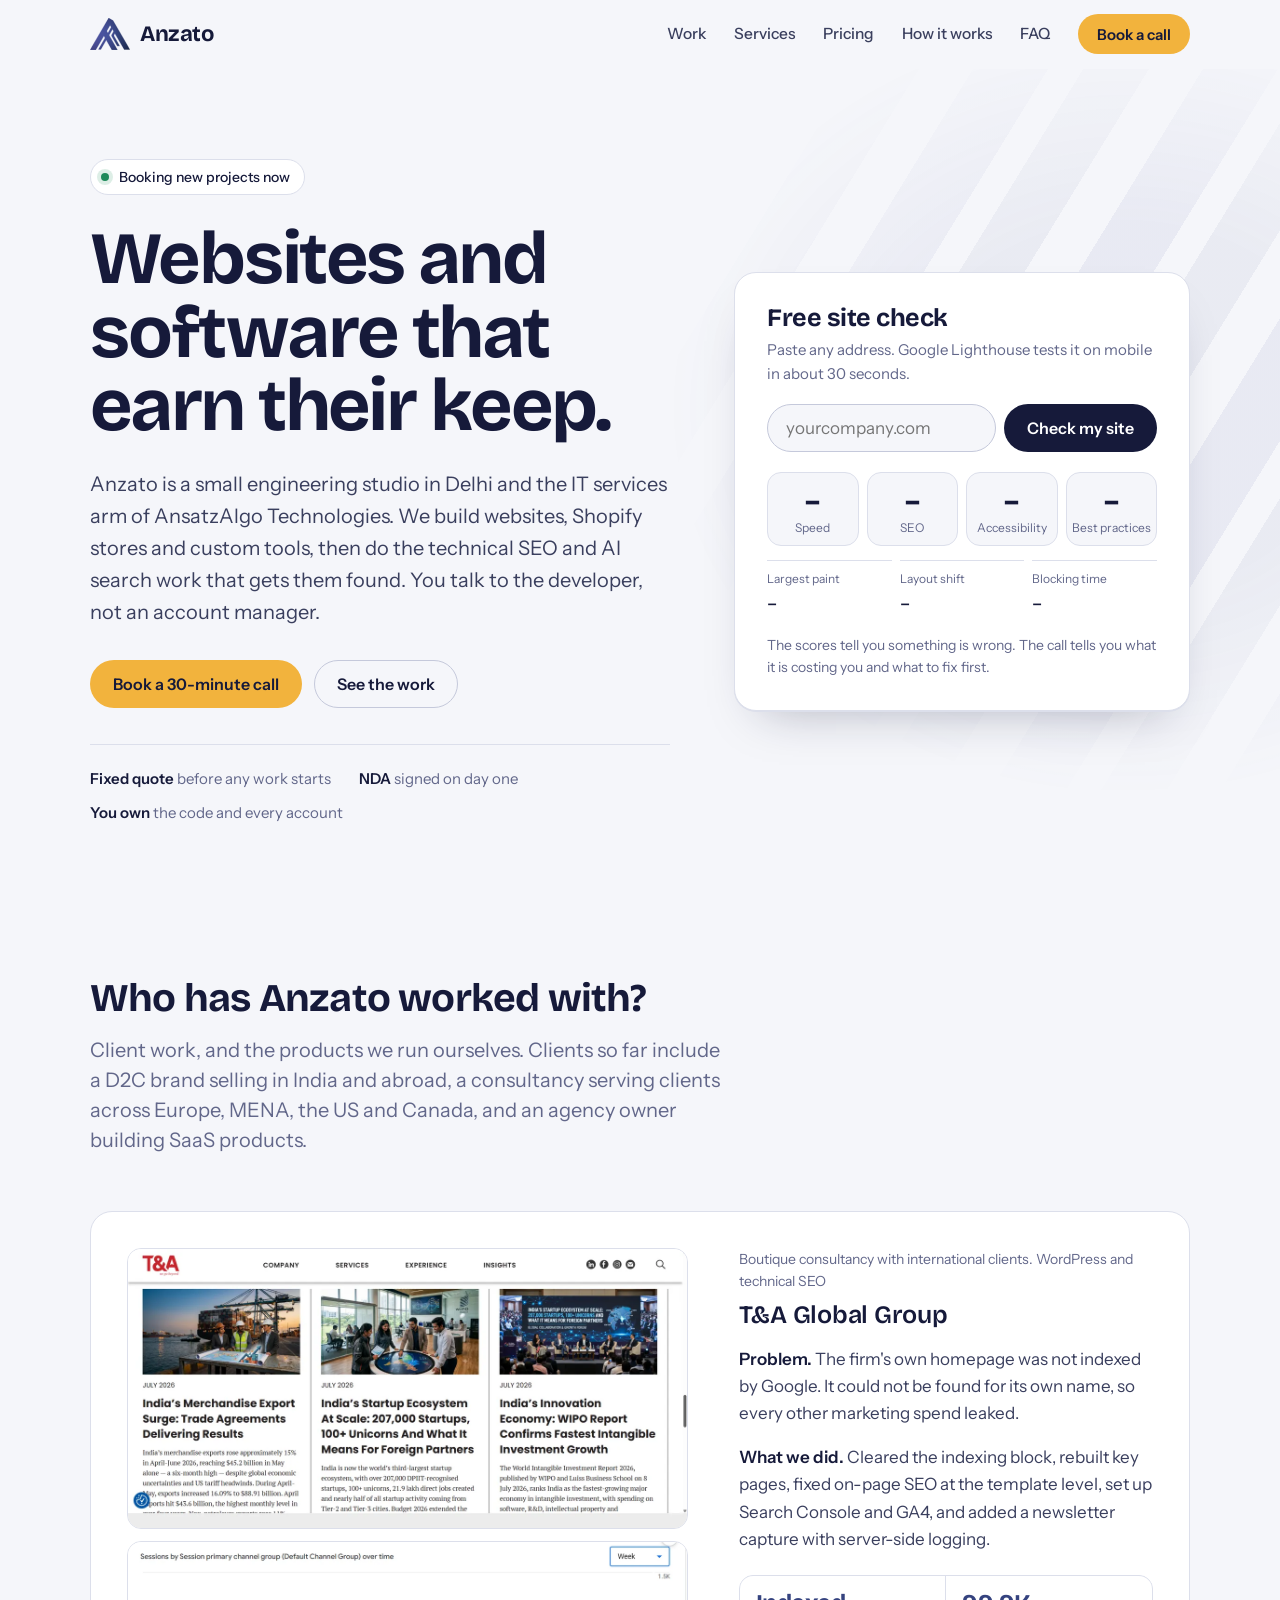
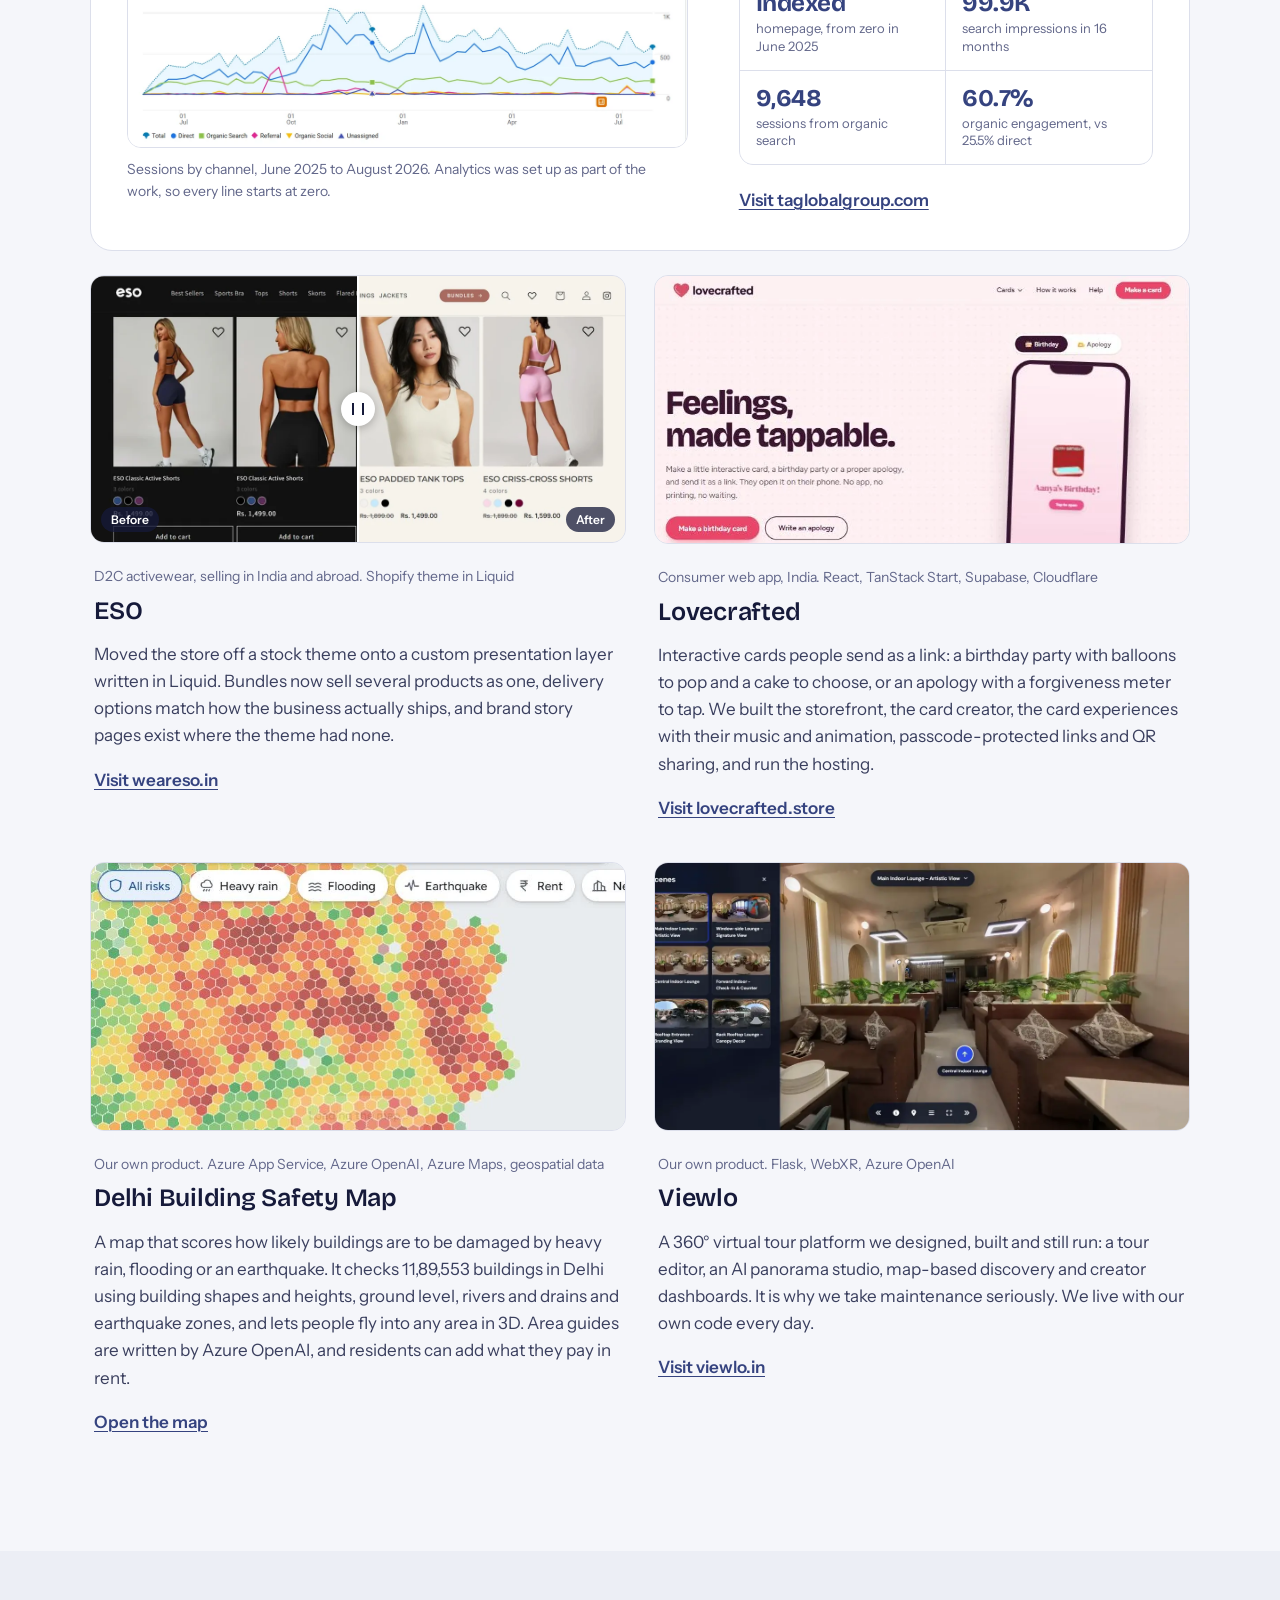
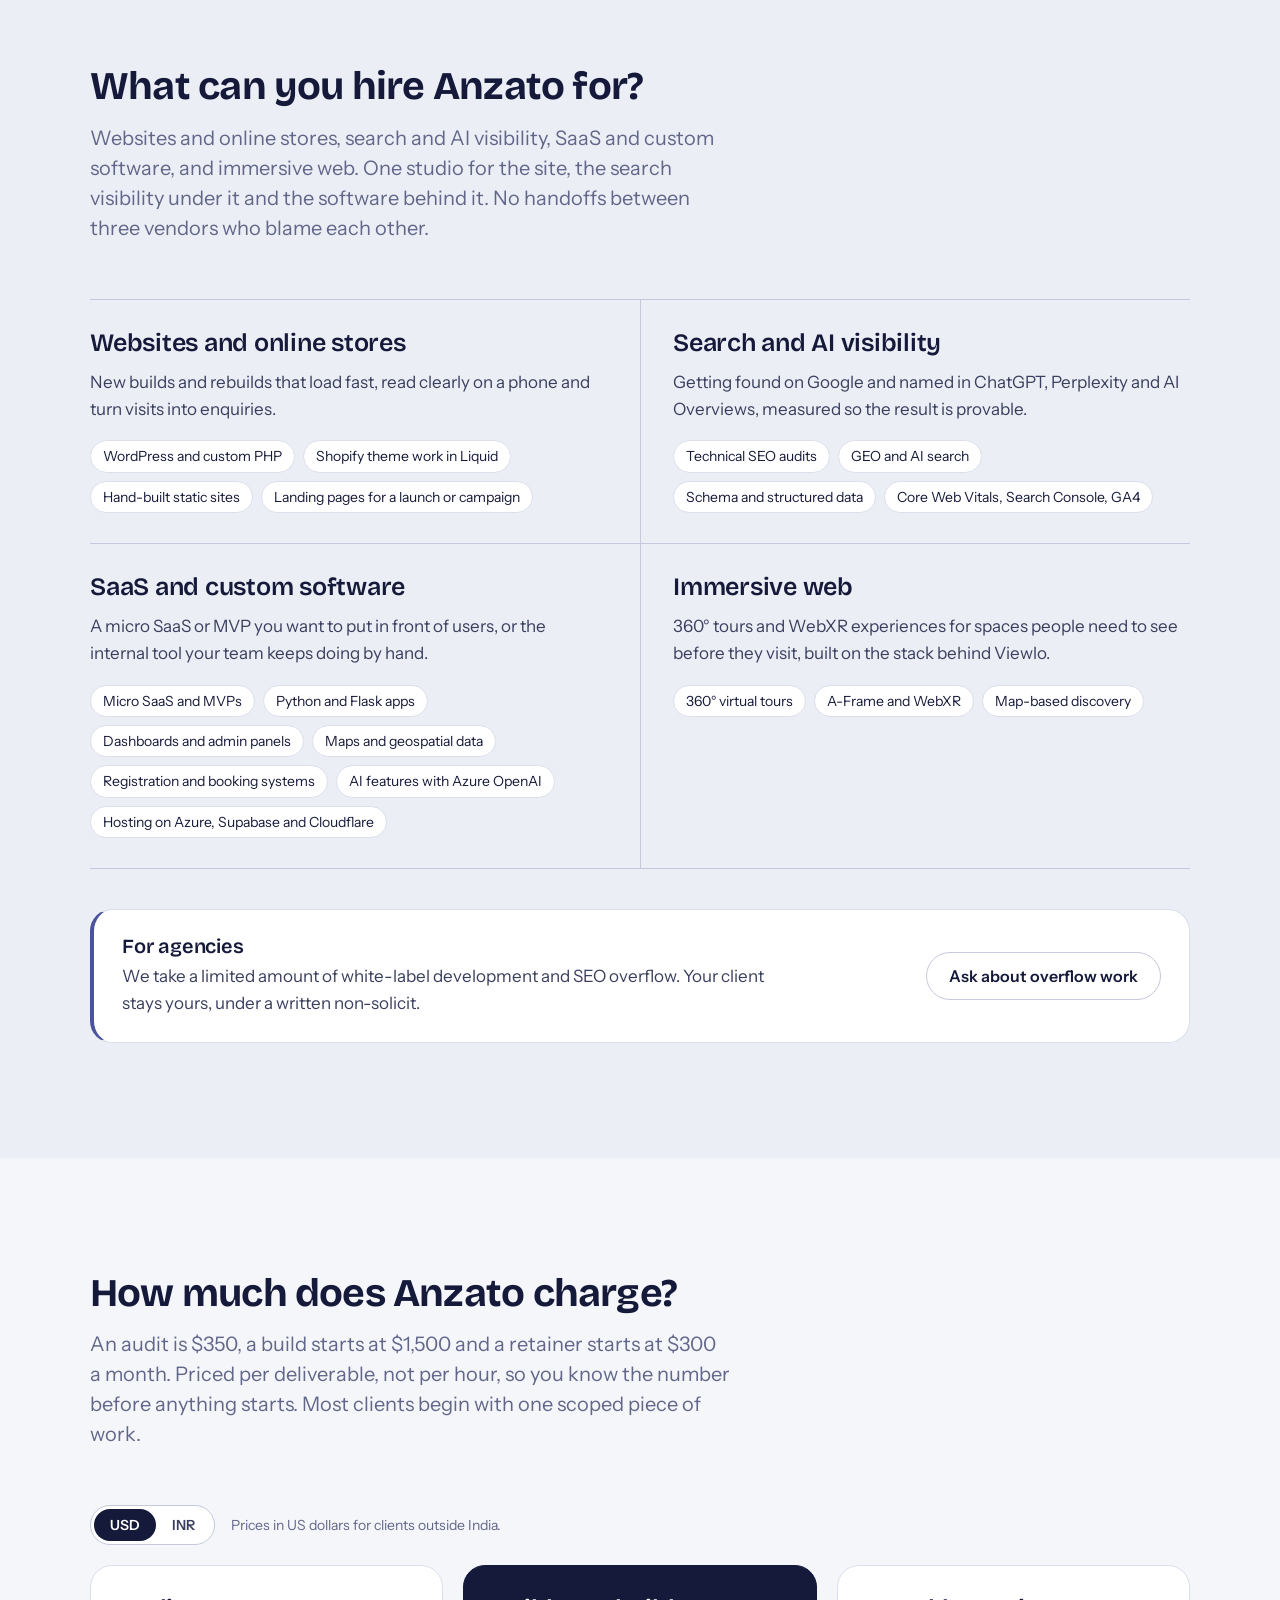
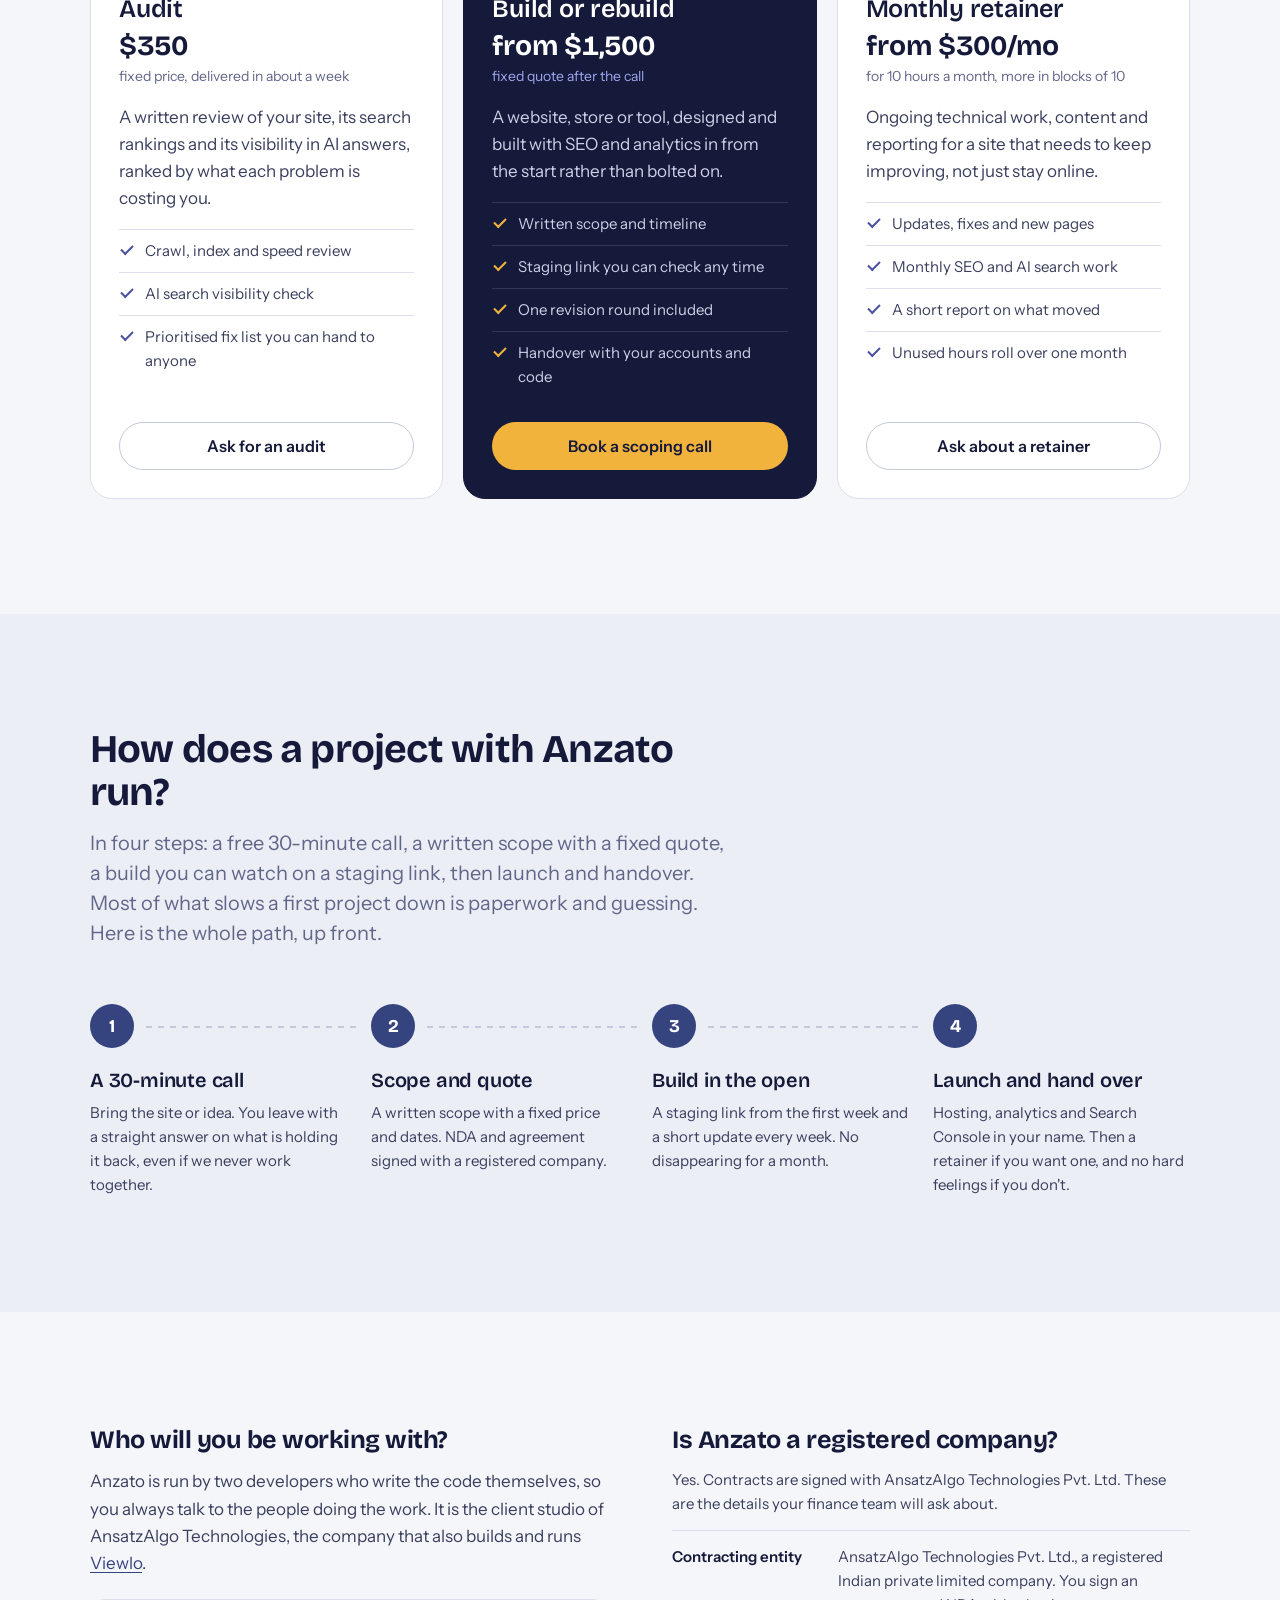
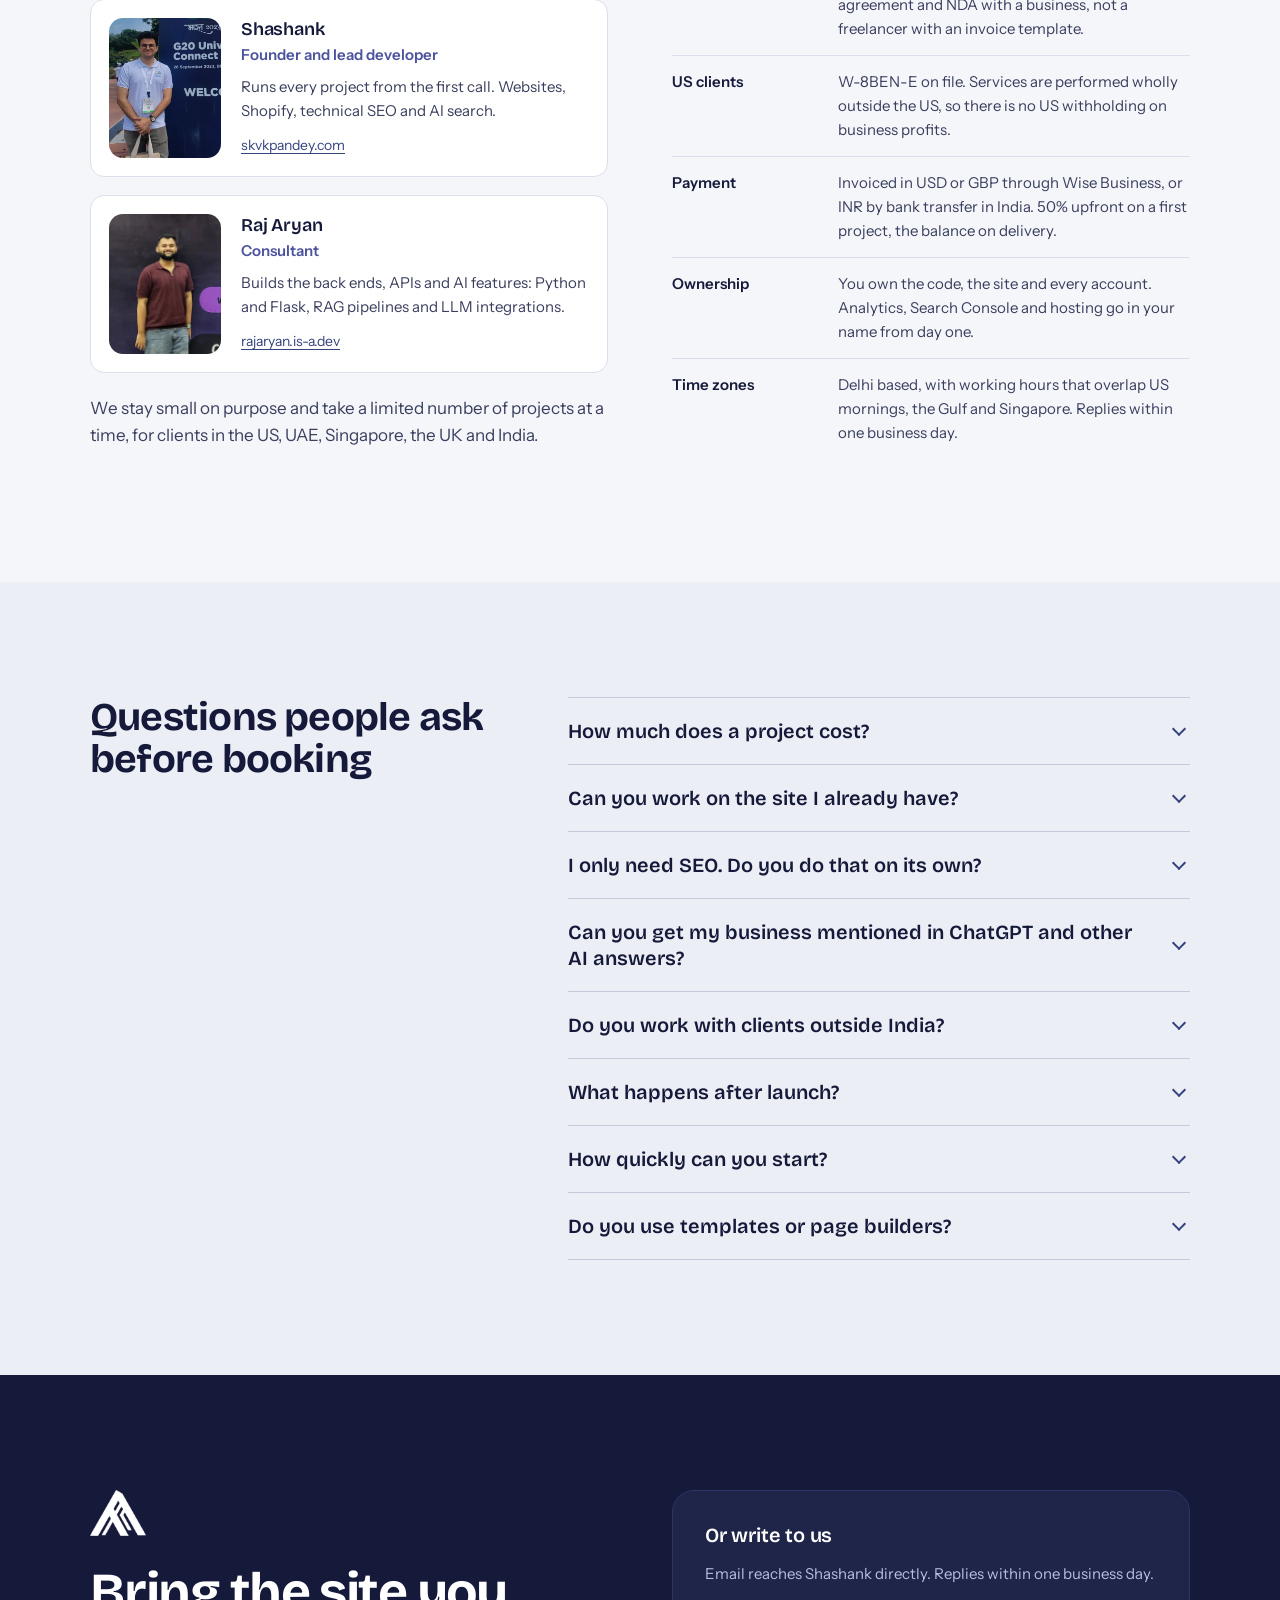
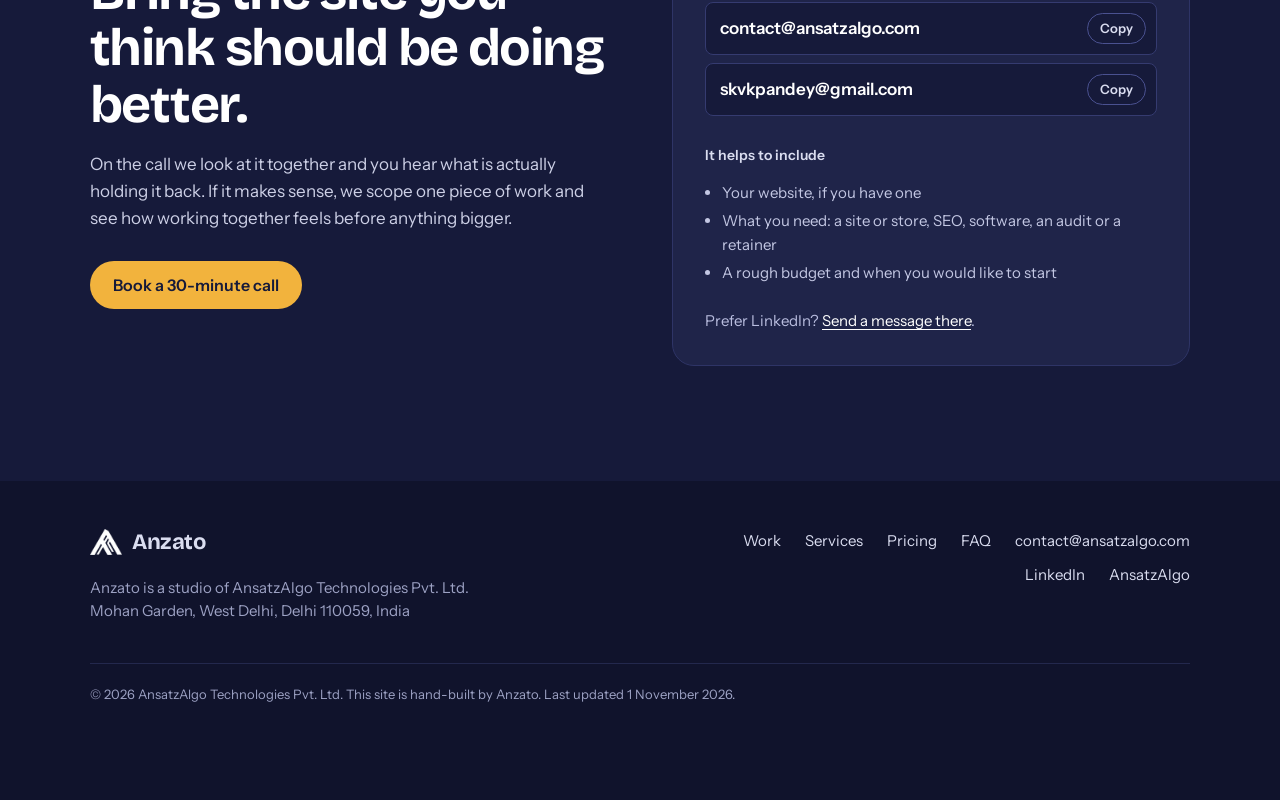
==== commit 1bc47ec9: "New homepage and styles, llms.txt and team photo; remove old assets" ====
--- a/index.html
+++ b/index.html
@@ -1,811 +1,673 @@
-<!DOCTYPE html>
+<!doctype html>
 <html lang="en">
 <head>
-  <meta charset="UTF-8" />
-  <meta name="viewport" content="width=device-width, initial-scale=1.0" />
-
-  <!-- ============================================================= -->
-  <!-- SEO & METADATA                                                 -->
-  <!-- ============================================================= -->
-  <title>Anzato | Web Design, Development &amp; SEO Studio | US · UAE · Singapore</title>
-  <meta name="description" content="Anzato designs, builds, and ranks high-performing websites, custom-coded (MERN, Django, Flask, PHP) or on WordPress, Shopify &amp; Wix, with performance optimization and SEO. A lean studio working with businesses in the US, UAE, and Singapore." />
-  <meta name="theme-color" content="#0f1115" />
-  <link rel="canonical" href="https://anzato.com/" />
-  <!-- max-image-preview:large lets Google show the full-size thumbnail in results -->
-  <meta name="robots" content="index, follow, max-image-preview:large, max-snippet:-1, max-video-preview:-1" />
-
-  <!-- Open Graph -->
-  <meta property="og:type" content="website" />
-  <meta property="og:title" content="Anzato | Web Design, Development &amp; SEO Studio | US · UAE · Singapore" />
-  <meta property="og:description" content="We design, build, optimize, and rank websites, coded or on WordPress, Shopify &amp; Wix. Built for businesses in the US, UAE, and Singapore." />
-  <meta property="og:url" content="https://anzato.com/" />
-  <meta property="og:site_name" content="Anzato" />
-  <meta property="og:locale" content="en_US" />
-  <meta property="og:image" content="https://anzato.com/assets/og.png" />
-  <meta property="og:image:width" content="1200" />
-  <meta property="og:image:height" content="630" />
-  <meta property="og:image:alt" content="Anzato — web design, development and SEO studio" />
-
-  <!-- Twitter -->
-  <meta name="twitter:card" content="summary_large_image" />
-  <meta name="twitter:title" content="Anzato | Web Design, Development &amp; SEO Studio | US · UAE · Singapore" />
-  <meta name="twitter:description" content="We design, build, optimize, and rank websites, coded or on WordPress, Shopify &amp; Wix. Built for businesses in the US, UAE, and Singapore." />
-  <meta name="twitter:image" content="https://anzato.com/assets/og.png" />
-
-  <!-- Favicon set. The full logo mark loses its inner strokes below ~48px,
-       so the small sizes use a simplified version of the same A. -->
-  <link rel="icon" href="/favicon.ico" sizes="32x32" />
-  <link rel="icon" type="image/svg+xml" href="assets/favicon.svg" />
-  <link rel="icon" type="image/png" sizes="16x16" href="assets/favicon-16.png" />
-  <link rel="icon" type="image/png" sizes="32x32" href="assets/favicon-32.png" />
-  <link rel="apple-touch-icon" sizes="180x180" href="assets/apple-touch-icon.png" />
-  <link rel="manifest" href="assets/site.webmanifest" />
-
-  <!-- Fonts are self-hosted from assets/fonts (SIL OFL, latin subset).
-       The two heaviest faces are preloaded so the headline and body text
-       reach their real face in the same round trip as the CSS, instead of
-       waiting on two third-party origins and re-painting the page. -->
-  <link rel="preload" as="font" type="font/woff2" crossorigin
-        href="assets/fonts/space-grotesk-latin-700-normal.woff2" />
-  <link rel="preload" as="font" type="font/woff2" crossorigin
-        href="assets/fonts/inter-latin-400-normal.woff2" />
-
-  <link rel="stylesheet" href="styles.min.css" />
-
-  <!-- ============================================================= -->
-  <!-- ANALYTICS SLOT                                                 -->
-  <!-- Paste your Google Analytics / Plausible snippet below.         -->
-  <!-- ============================================================= -->
-  <!-- <script defer data-domain="anzato.com" src="https://plausible.io/js/script.js"></script> -->
-
-  <!-- ============================================================= -->
-  <!-- STRUCTURED DATA (JSON-LD)                                      -->
-  <!-- NOTE: JSON has no comment syntax. The previous version carried  -->
-  <!-- a /* ... */ block, which made the whole thing invalid and meant -->
-  <!-- search engines discarded it silently. Keep notes out here.      -->
-  <!--                                                                 -->
-  <!-- To add real NAP details for local-business results, add to the  -->
-  <!-- Organization node:                                              -->
-  <!--   "address": { "@type": "PostalAddress", "streetAddress": "...",-->
-  <!--     "addressLocality": "...", "addressRegion": "...",           -->
-  <!--     "postalCode": "...", "addressCountry": "IN" },              -->
-  <!--   "telephone": "+91..."                                         -->
-  <!-- Only add them if they are real. -->
-  <!-- ============================================================= -->
-  <script type="application/ld+json">
+<meta charset="utf-8">
+<meta name="viewport" content="width=device-width, initial-scale=1">
+<title>Anzato · Websites, SEO and custom software for growing businesses</title>
+<meta name="description" content="Anzato is a small engineering studio in Delhi and the IT services arm of AnsatzAlgo Technologies. We build websites, Shopify stores and custom tools, then do the technical SEO and AI search work that gets them found. Fixed quotes, NDA first, you own everything.">
+<link rel="canonical" href="https://anzato.com/">
+<meta name="theme-color" content="#161A3A">
+<meta name="robots" content="index, follow, max-snippet:-1, max-image-preview:large">
+<meta name="author" content="Shashank">
+<link rel="alternate" type="text/plain" href="https://anzato.com/llms.txt" title="Anzato summary for AI systems">
+
+<meta property="og:type" content="website">
+<meta property="og:url" content="https://anzato.com/">
+<meta property="og:site_name" content="Anzato">
+<meta property="og:title" content="Anzato · Websites, SEO and custom software">
+<meta property="og:description" content="Websites built properly, found afterwards, and the software behind them. A small studio where you talk to the developer.">
+<meta property="og:image" content="https://anzato.com/assets/og.png">
+<meta property="og:image:width" content="1200">
+<meta property="og:image:height" content="630">
+<meta name="twitter:card" content="summary_large_image">
+<meta name="twitter:title" content="Anzato · Websites, SEO and custom software">
+<meta name="twitter:description" content="Websites built properly, found afterwards, and the software behind them.">
+<meta name="twitter:image" content="https://anzato.com/assets/og.png">
+
+<link rel="icon" href="favicon.ico" sizes="any">
+<link rel="icon" type="image/png" sizes="32x32" href="assets/favicon-32.png">
+<link rel="apple-touch-icon" href="assets/apple-touch-icon.png">
+<link rel="manifest" href="assets/site.webmanifest">
+
+<link rel="preload" href="assets/fonts/bricolage-grotesque-latin-700-normal.woff2" as="font" type="font/woff2" crossorigin>
+<link rel="preload" href="assets/fonts/instrument-sans-latin-400-normal.woff2" as="font" type="font/woff2" crossorigin>
+<link rel="stylesheet" href="styles.css">
+
+<script type="application/ld+json">
+{
+ "@context": "https://schema.org",
+ "@graph": [
   {
-    "@context": "https://schema.org",
-    "@graph": [
-      {
-        "@type": "Organization",
-        "@id": "https://anzato.com/#organization",
-        "name": "Anzato",
-        "alternateName": "Anzato Studio",
-        "url": "https://anzato.com/",
-        "email": "skvkpandey@gmail.com",
-        "description": "Web design, development, and SEO studio. Custom-coded builds (MERN, Django, Flask, PHP) and platform work (WordPress, Shopify, Wix), plus performance optimization and SEO. A technology consultancy by AnsatzAlgo Technologies Pvt. Ltd., working with businesses in the US, UAE, and Singapore.",
-        "logo": {
-          "@type": "ImageObject",
-          "url": "https://anzato.com/assets/icon-512.png",
-          "width": 512,
-          "height": 512
-        },
-        "image": "https://anzato.com/assets/og.png",
-        "parentOrganization": {
-          "@type": "Organization",
-          "name": "AnsatzAlgo Technologies Pvt. Ltd.",
-          "url": "https://ansatzalgo.com/"
-        },
-        "founder": {
-          "@type": "Person",
-          "name": "SKVK Pandey",
-          "url": "https://skvkpandey.com/",
-          "jobTitle": "Founder"
-        },
-        "areaServed": [
-          { "@type": "Country", "name": "United States" },
-          { "@type": "Country", "name": "United Arab Emirates" },
-          { "@type": "Country", "name": "Singapore" }
-        ],
-        "knowsAbout": [
-          "Web design",
-          "Website redesign",
-          "Search engine optimization",
-          "Core Web Vitals",
-          "Conversion rate optimization",
-          "WordPress",
-          "Shopify"
-        ]
-      },
-      {
-        "@type": "ProfessionalService",
-        "@id": "https://anzato.com/#service",
-        "name": "Anzato",
-        "url": "https://anzato.com/",
-        "image": "https://anzato.com/assets/og.png",
-        "email": "skvkpandey@gmail.com",
-        "provider": { "@id": "https://anzato.com/#organization" },
-        "areaServed": [
-          { "@type": "Country", "name": "United States" },
-          { "@type": "Country", "name": "United Arab Emirates" },
-          { "@type": "Country", "name": "Singapore" }
-        ],
-        "serviceType": [
-          "UI/UX Design",
-          "Web Development",
-          "Website Redesign",
-          "WordPress Development",
-          "Shopify Development",
-          "Website Performance Optimization",
-          "SEO",
-          "Generative Engine Optimization",
-          "Conversion Rate Optimization"
-        ],
-        "hasOfferCatalog": {
-          "@type": "OfferCatalog",
-          "name": "Anzato services",
-          "itemListElement": [
-            { "@type": "Offer", "itemOffered": { "@type": "Service", "name": "Website design and redesign", "description": "Modern, mobile-first websites built to turn visitors into enquiries." } },
-            { "@type": "Offer", "itemOffered": { "@type": "Service", "name": "Custom web development", "description": "Node.js/MERN, Django, Flask and PHP builds." } },
-            { "@type": "Offer", "itemOffered": { "@type": "Service", "name": "CMS and commerce", "description": "WordPress, Shopify and Wix set up, customized and optimized." } },
-            { "@type": "Offer", "itemOffered": { "@type": "Service", "name": "Performance optimization", "description": "Core Web Vitals, load speed and accessibility tuning." } },
-            { "@type": "Offer", "itemOffered": { "@type": "Service", "name": "SEO and AI search", "description": "Technical, on-page and local SEO, plus AI-search visibility." } },
-            { "@type": "Offer", "itemOffered": { "@type": "Service", "name": "Ongoing care and growth", "description": "Monthly updates, SEO and iterative improvements." } }
-          ]
-        }
-      },
-      {
-        "@type": "WebSite",
-        "@id": "https://anzato.com/#website",
-        "url": "https://anzato.com/",
-        "name": "Anzato",
-        "inLanguage": "en",
-        "publisher": { "@id": "https://anzato.com/#organization" }
-      },
-      {
-        "@type": "WebPage",
-        "@id": "https://anzato.com/#webpage",
-        "url": "https://anzato.com/",
-        "name": "Anzato | Web Design, Development & SEO Studio",
-        "description": "Anzato designs, builds, and ranks high-performing websites, custom-coded or on WordPress, Shopify and Wix, with performance optimization and SEO.",
-        "isPartOf": { "@id": "https://anzato.com/#website" },
-        "about": { "@id": "https://anzato.com/#organization" },
-        "primaryImageOfPage": { "@type": "ImageObject", "url": "https://anzato.com/assets/og.png" },
-        "inLanguage": "en"
-      }
-    ]
+   "@type": [
+    "Organization",
+    "ProfessionalService"
+   ],
+   "@id": "https://anzato.com/#org",
+   "name": "Anzato",
+   "url": "https://anzato.com/",
+   "logo": {
+    "@type": "ImageObject",
+    "url": "https://anzato.com/assets/brand/mark.png"
+   },
+   "image": "https://anzato.com/assets/og.png",
+   "description": "Anzato is a small web engineering studio in Delhi, India, and the IT services arm of AnsatzAlgo Technologies Pvt. Ltd. It builds websites, Shopify stores and custom software, and does technical SEO and AI search (GEO) work.",
+   "email": "contact@ansatzalgo.com",
+   "priceRange": "$350 to $1,500+",
+   "areaServed": [
+    "US",
+    "AE",
+    "SG",
+    "GB",
+    "IN"
+   ],
+   "address": {
+    "@type": "PostalAddress",
+    "streetAddress": "Mohan Garden",
+    "addressLocality": "West Delhi",
+    "addressRegion": "Delhi",
+    "postalCode": "110059",
+    "addressCountry": "IN"
+   },
+   "founder": {
+    "@id": "https://skvkpandey.com/#person"
+   },
+   "member": [
+    {
+     "@id": "https://skvkpandey.com/#person"
+    },
+    {
+     "@id": "https://rajaryan.is-a.dev/#person"
+    }
+   ],
+   "parentOrganization": {
+    "@id": "https://ansatzalgo.com/#org"
+   },
+   "knowsAbout": [
+    "Web design and development",
+    "WordPress",
+    "Shopify and Liquid",
+    "Technical SEO",
+    "Generative engine optimisation (GEO)",
+    "Structured data",
+    "Core Web Vitals",
+    "SaaS and MVP development",
+    "Python and Flask",
+    "Microsoft Azure",
+    "Azure OpenAI",
+    "RAG pipelines and LLM applications",
+    "Geospatial data",
+    "WebXR and 360 degree tours"
+   ],
+   "makesOffer": [
+    {
+     "@type": "Offer",
+     "name": "Website, SEO and AI search audit",
+     "price": "350",
+     "priceCurrency": "USD"
+    },
+    {
+     "@type": "Offer",
+     "name": "Website, store or tool build or rebuild",
+     "priceSpecification": {
+      "@type": "PriceSpecification",
+      "minPrice": "1500",
+      "priceCurrency": "USD"
+     }
+    },
+    {
+     "@type": "Offer",
+     "name": "Monthly retainer, 10 hours a month",
+     "priceSpecification": {
+      "@type": "UnitPriceSpecification",
+      "minPrice": "300",
+      "priceCurrency": "USD",
+      "unitText": "MONTH"
+     }
+    }
+   ],
+   "sameAs": [
+    "https://www.linkedin.com/in/skvkpandey/"
+   ]
+  },
+  {
+   "@type": "Organization",
+   "@id": "https://ansatzalgo.com/#org",
+   "name": "AnsatzAlgo Technologies Pvt. Ltd.",
+   "url": "https://ansatzalgo.com/"
+  },
+  {
+   "@type": "Person",
+   "@id": "https://skvkpandey.com/#person",
+   "name": "Shashank",
+   "url": "https://skvkpandey.com/",
+   "jobTitle": "Founder and lead developer, Anzato",
+   "worksFor": {
+    "@id": "https://anzato.com/#org"
+   },
+   "sameAs": [
+    "https://www.linkedin.com/in/skvkpandey/"
+   ]
+  },
+  {
+   "@type": "Person",
+   "@id": "https://rajaryan.is-a.dev/#person",
+   "name": "Raj Aryan",
+   "url": "https://rajaryan.is-a.dev/",
+   "jobTitle": "Consultant, Anzato",
+   "worksFor": {
+    "@id": "https://anzato.com/#org"
+   },
+   "knowsAbout": [
+    "Python",
+    "Flask",
+    "REST APIs",
+    "RAG pipelines",
+    "Vector databases",
+    "LLM integrations"
+   ],
+   "sameAs": [
+    "https://www.linkedin.com/in/rajaryn",
+    "https://github.com/rajaryn"
+   ]
+  },
+  {
+   "@type": "WebSite",
+   "@id": "https://anzato.com/#website",
+   "url": "https://anzato.com/",
+   "name": "Anzato",
+   "inLanguage": "en",
+   "publisher": {
+    "@id": "https://anzato.com/#org"
+   }
+  },
+  {
+   "@type": "WebPage",
+   "@id": "https://anzato.com/#webpage",
+   "url": "https://anzato.com/",
+   "name": "Anzato · Websites, SEO and custom software for growing businesses",
+   "isPartOf": {
+    "@id": "https://anzato.com/#website"
+   },
+   "about": {
+    "@id": "https://anzato.com/#org"
+   },
+   "author": {
+    "@id": "https://skvkpandey.com/#person"
+   },
+   "inLanguage": "en",
+   "datePublished": "2026-10-30",
+   "dateModified": "2026-11-11",
+   "primaryImageOfPage": "https://anzato.com/assets/og.png"
+  },
+  {
+   "@type": "FAQPage",
+   "@id": "https://anzato.com/#faq",
+   "url": "https://anzato.com/#faq",
+   "isPartOf": {
+    "@id": "https://anzato.com/#webpage"
+   },
+   "mainEntity": [
+    {
+     "@type": "Question",
+     "name": "How much does a project cost?",
+     "acceptedAnswer": {
+      "@type": "Answer",
+      "text": "The starting prices are in the pricing section. The exact number depends on scope, which is why the first call is free. You get a fixed price in writing before any work starts, and it does not change unless the scope does."
+     }
+    },
+    {
+     "@type": "Question",
+     "name": "Can you work on the site I already have?",
+     "acceptedAnswer": {
+      "@type": "Answer",
+      "text": "Yes. Plenty of work is fixing, speeding up or extending an existing WordPress, Shopify or custom site rather than starting again. We will tell you honestly if a rebuild is cheaper."
+     }
+    },
+    {
+     "@type": "Question",
+     "name": "I only need SEO. Do you do that on its own?",
+     "acceptedAnswer": {
+      "@type": "Answer",
+      "text": "Yes. Technical SEO and AI search work is often where we start, beginning with an audit so you can see the problems before paying to fix them."
+     }
+    },
+    {
+     "@type": "Question",
+     "name": "Can you get my business mentioned in ChatGPT and other AI answers?",
+     "acceptedAnswer": {
+      "@type": "Answer",
+      "text": "We make your site easy for AI systems to crawl, read and quote: open crawler access, structured data, a clear answer at the top of each page and an llms.txt file. Then we track which AI tools send you visitors. Nobody can guarantee a mention, and we will not claim to."
+     }
+    },
+    {
+     "@type": "Question",
+     "name": "Do you work with clients outside India?",
+     "acceptedAnswer": {
+      "@type": "Answer",
+      "text": "Yes. We work with clients in the US, UAE, Singapore, the UK and India, over video calls and email, with working hours that overlap US mornings, the Gulf and Singapore."
+     }
+    },
+    {
+     "@type": "Question",
+     "name": "What happens after launch?",
+     "acceptedAnswer": {
+      "@type": "Answer",
+      "text": "You get everything: code, logins and a short handover. If you want ongoing work, a monthly retainer covers updates, SEO and reporting. If not, you leave with nothing tied to us."
+     }
+    },
+    {
+     "@type": "Question",
+     "name": "How quickly can you start?",
+     "acceptedAnswer": {
+      "@type": "Answer",
+      "text": "Usually within one to two weeks of a signed scope. Small fixes can often start sooner."
+     }
+    },
+    {
+     "@type": "Question",
+     "name": "Do you use templates or page builders?",
+     "acceptedAnswer": {
+      "@type": "Answer",
+      "text": "Not for client sites we build from scratch. We work in code, so pages stay fast and nothing breaks when a plugin updates. If your site already runs on a builder, we work with what is there."
+     }
+    }
+   ]
   }
-  </script>
+ ]
+}
+</script>
+
+<!-- ANALYTICS SLOT: paste your GA4 or Plausible snippet here. -->
 </head>
-
 <body>
-  <a class="skip-link" href="#offer">Skip to content</a>
-  <div class="scroll-progress" aria-hidden="true"><span></span></div>
-
-  <!-- ============================================================= -->
-  <!-- 1. NAV                                                         -->
-  <!-- ============================================================= -->
-  <header class="nav" id="nav">
-    <div class="container nav__inner">
-      <a class="nav__brand" href="#top" aria-label="Anzato home">
-        <span class="nav__mark" aria-hidden="true">
-          <img src="assets/logo-black.webp" alt="" width="37" height="30" fetchpriority="high" />
-        </span>
-        <span class="nav__word">Anzato</span>
-      </a>
-
-      <button class="nav__toggle" id="navToggle" aria-expanded="false" aria-controls="navMenu" aria-label="Open menu">
-        <span></span><span></span><span></span>
-      </button>
-
-      <nav class="nav__menu" id="navMenu" aria-label="Primary">
-        <a href="#check">Instant check</a>
-        <a href="#work">Work</a>
-        <a href="#services">Services</a>
-        <a href="#process">Process</a>
-        <a href="#about">About</a>
-        <a href="#contact">Contact</a>
-        <a class="btn btn--accent nav__cta" href="#contact">Free site audit</a>
-      </nav>
-    </div>
-  </header>
-
-  <main id="top">
-    <!-- =========================================================== -->
-    <!-- 2. HERO                                                      -->
-    <!-- =========================================================== -->
-    <section class="hero">
-      <div class="hero__bg" aria-hidden="true"></div>
-      <div class="hero__grid" aria-hidden="true"></div>
-      <div class="hero__shapes" aria-hidden="true">
-        <span class="shape shape--ring"></span>
-        <span class="shape shape--dot"></span>
-        <span class="shape shape--bar"></span>
-      </div>
-      <div class="container hero__inner">
-       <div class="hero__copy">
-        <p class="hero__eyebrow hero-enter"><span class="hero__eyebrow-dot"></span>Shopify, WordPress &amp; custom builds · SEO · US · UAE · Singapore</p>
-        <h1 class="hero__title hero-enter" id="heroTitle">
-          Websites designed to convert, engineered to last, and
-          <span class="accent-text">built to rank.</span>
-        </h1>
-        <p class="hero__sub hero-enter">
-          Most stores launch on a stock theme and never move off it. We rebuild
-          the presentation layer in theme code, not the theme editor, then keep
-          the site growing in search. Shopify, WordPress and custom builds for
-          growing businesses in the US, UAE and Singapore.
-        </p>
-        <div class="hero__cta hero-enter">
-          <a class="btn btn--accent btn--lg btn--magnetic" href="#contact">Get a free site audit</a>
-          <a class="btn btn--ghost btn--lg btn--magnetic" href="#work">See work</a>
+<a class="skip" href="#main">Skip to content</a>
+
+<header class="nav" id="nav">
+  <div class="wrap nav__in">
+    <a class="brand" href="#top" aria-label="Anzato, back to top">
+      <img src="assets/brand/mark.webp" width="40" height="33" alt="">
+      <span>Anzato</span>
+    </a>
+    <nav class="nav__links" id="navLinks" aria-label="Main">
+      <a href="#work">Work</a>
+      <a href="#services">Services</a>
+      <a href="#engage">Pricing</a>
+      <a href="#process">How it works</a>
+      <a href="#faq">FAQ</a>
+      <a class="btn btn--signal btn--sm nav__cta" href="https://calendly.com/skvkpandey/30min" target="_blank" rel="noopener" data-track="book-nav">Book a call</a>
+    </nav>
+    <button class="nav__toggle" id="navToggle" aria-expanded="false" aria-controls="navLinks">
+      <span class="sr">Menu</span><i></i><i></i>
+    </button>
+  </div>
+</header>
+
+<main id="main">
+
+<!-- HERO -->
+<section class="hero" id="top">
+  <div class="hero__bands" aria-hidden="true"></div>
+  <div class="wrap hero__in">
+    <div class="hero__copy">
+      <p class="avail"><span class="dot" aria-hidden="true"></span>Booking new projects now</p>
+      <h1>Websites and software that earn their keep.</h1>
+      <p class="lede">Anzato is a small engineering studio in Delhi and the IT services arm of AnsatzAlgo Technologies. We build websites, Shopify stores and custom tools, then do the technical SEO and AI search work that gets them found. You talk to the developer, not an account manager.</p>
+      <div class="hero__ctas">
+        <a class="btn btn--signal" href="https://calendly.com/skvkpandey/30min" target="_blank" rel="noopener" data-track="book-hero">Book a 30-minute call</a>
+        <a class="btn btn--ghost" href="#work">See the work</a>
+      </div>
+      <ul class="facts">
+        <li><strong>Fixed quote</strong> before any work starts</li>
+        <li><strong>NDA</strong> signed on day one</li>
+        <li><strong>You own</strong> the code and every account</li>
+      </ul>
+    </div>
+
+    <aside class="check" aria-labelledby="checkTitle">
+      <div class="check__head">
+        <h2 id="checkTitle">Free site check</h2>
+        <p>Paste any address. Google Lighthouse tests it on mobile in about 30 seconds.</p>
+      </div>
+      <form class="check__form" id="auditForm" novalidate>
+        <label class="sr" for="auditUrl">Website address</label>
+        <input id="auditUrl" name="url" type="text" inputmode="url" autocomplete="url" placeholder="yourcompany.com" required>
+        <button class="btn btn--ink" id="auditBtn" type="submit">Check my site</button>
+      </form>
+      <div class="scores" id="scoreGrid" aria-live="polite">
+        <div class="score" data-key="performance"><b>–</b><span>Speed</span></div>
+        <div class="score" data-key="seo"><b>–</b><span>SEO</span></div>
+        <div class="score" data-key="accessibility"><b>–</b><span>Accessibility</span></div>
+        <div class="score" data-key="best-practices"><b>–</b><span>Best practices</span></div>
+      </div>
+      <dl class="metrics" id="auditMetrics">
+        <div><dt>Largest paint</dt><dd data-m="lcp">–</dd></div>
+        <div><dt>Layout shift</dt><dd data-m="cls">–</dd></div>
+        <div><dt>Blocking time</dt><dd data-m="tbt">–</dd></div>
+      </dl>
+      <p class="check__hint" id="auditHint">The scores tell you something is wrong. The call tells you what it is costing you and what to fix first.</p>
+      <a class="check__next" id="auditNext" href="https://calendly.com/skvkpandey/30min" target="_blank" rel="noopener" hidden data-track="book-after-check">Walk through these results on a call</a>
+    </aside>
+  </div>
+</section>
+
+<!-- WORK -->
+<section class="sec" id="work">
+  <div class="wrap">
+    <header class="sec__head">
+      <h2>Who has Anzato worked with?</h2>
+      <p>Client work, and the products we run ourselves. Clients so far include a D2C brand selling in India and abroad, a consultancy serving clients across Europe, MENA, the US and Canada, and an agency owner building SaaS products.</p>
+    </header>
+
+    <article class="case case--lead">
+      <div class="case__media">
+        <figure class="frame">
+          <img src="assets/img/case-tanda.webp" width="1200" height="600" loading="lazy" alt="The T&amp;A Global Group homepage after the rebuild">
+        </figure>
+        <figure class="frame frame--chart">
+          <img src="assets/img/case-tanda-sessions.webp" width="1200" height="440" loading="lazy" alt="Google Analytics chart of sessions by channel for taglobalgroup.com, June 2025 to August 2026, with organic search rising from zero to a steady weekly baseline">
+        </figure>
+        <p class="caption">Sessions by channel, June 2025 to August 2026. Analytics was set up as part of the work, so every line starts at zero.</p>
+      </div>
+      <div class="case__body">
+        <p class="case__tag">Boutique consultancy with international clients. WordPress and technical SEO</p>
+        <h3>T&amp;A Global Group</h3>
+        <p><span class="lbl">Problem.</span> The firm's own homepage was not indexed by Google. It could not be found for its own name, so every other marketing spend leaked.</p>
+        <p><span class="lbl">What we did.</span> Cleared the indexing block, rebuilt key pages, fixed on-page SEO at the template level, set up Search Console and GA4, and added a newsletter capture with server-side logging.</p>
+        <ul class="stats">
+          <li><b>Indexed</b><span>homepage, from zero in June 2025</span></li>
+          <li><b>99.9K</b><span>search impressions in 16 months</span></li>
+          <li><b>9,648</b><span>sessions from organic search</span></li>
+          <li><b>60.7%</b><span>organic engagement, vs 25.5% direct</span></li>
+        </ul>
+        <!-- TESTIMONIAL SLOT: a quote from T&A, same markup as the one in the Lovecrafted card. -->
+        <a class="link" href="https://www.taglobalgroup.com/" target="_blank" rel="noopener">Visit taglobalgroup.com</a>
+      </div>
+    </article>
+
+    <div class="case-row">
+      <article class="case case--small">
+        <div class="compare" id="compare" style="--pos:50%">
+          <img src="assets/img/case-eso-after-2026-11.webp" width="1200" height="600" loading="lazy" alt="ESO storefront after the custom rebuild: light editorial layout">
+          <div class="compare__before">
+            <img src="assets/img/case-eso-before-2026-11.webp" width="1200" height="600" loading="lazy" alt="ESO storefront before, on the stock dark Shopify Dawn theme">
+          </div>
+          <span class="compare__tag compare__tag--l">Before</span>
+          <span class="compare__tag compare__tag--r">After</span>
+          <label class="sr" for="compareRange">Drag to compare before and after</label>
+          <input class="compare__range" id="compareRange" type="range" min="0" max="100" value="50">
+          <span class="compare__handle" aria-hidden="true"></span>
         </div>
-        <p class="hero__note hero-enter">Free website &amp; SEO audit and a mini mockup. No cost, no obligation.</p>
-       </div>
-
-       <!-- Hero visual: an illustrative preview of the free audit deliverable.
-            Decorative and clearly labelled "Sample" so it never reads as a
-            real client result. -->
-       <div class="hero__visual hero-enter" aria-hidden="true">
-         <div class="auditcard">
-           <div class="auditcard__bar">
-             <span class="auditcard__dots"><i></i><i></i><i></i></span>
-             <span class="auditcard__url">yourwebsite.com</span>
-             <span class="auditcard__tag">Sample</span>
-           </div>
-           <div class="auditcard__body">
-             <div class="auditcard__head">
-               <span class="auditcard__label">Mobile audit</span>
-               <span class="auditcard__device">Before</span>
-             </div>
-             <div class="auditcard__rings">
-               <div class="miniscore" style="--v:34;--c:#d9534f"><span>34</span><small>Speed</small></div>
-               <div class="miniscore" style="--v:58;--c:#e0a02e"><span>58</span><small>SEO</small></div>
-               <div class="miniscore" style="--v:71;--c:#e0a02e"><span>71</span><small>A11y</small></div>
-             </div>
-             <ul class="auditcard__issues">
-               <li class="is-bad">Not mobile-optimized</li>
-               <li class="is-bad">6.7s to load on 4G</li>
-               <li class="is-bad">Missing meta description</li>
-             </ul>
-             <div class="auditcard__after">
-               <div class="auditcard__afterhead">
-                 <span class="auditcard__label">After redesign</span>
-                 <span class="auditcard__delta">+58</span>
-               </div>
-               <div class="auditcard__bars">
-                 <span class="barline"><i style="--w:34%"></i></span>
-                 <span class="barline barline--good"><i style="--w:92%"></i></span>
-               </div>
-               <p class="auditcard__foot">Illustrative example, not a client result.</p>
-             </div>
-           </div>
-         </div>
-       </div>
-
-        <div class="hero__stats hero-enter" aria-label="Anzato at a glance">
-          <div class="stat">
-            <span class="stat__num" data-count="3">3</span>
-            <span class="stat__label">Regions served</span>
+        <div class="case__body">
+          <p class="case__tag">D2C activewear, selling in India and abroad. Shopify theme in Liquid</p>
+          <h3>ESO</h3>
+          <p>Moved the store off a stock theme onto a custom presentation layer written in Liquid. Bundles now sell several products as one, delivery options match how the business actually ships, and brand story pages exist where the theme had none.</p>
+          <a class="link" href="https://weareso.in/" target="_blank" rel="noopener">Visit weareso.in</a>
+        </div>
+      </article>
+
+      <article class="case case--small">
+        <figure class="frame">
+          <img src="assets/img/case-lovecrafted.webp" width="758" height="379" loading="lazy" alt="The Lovecrafted homepage: Feelings, made tappable, with a live phone preview of a birthday card">
+        </figure>
+        <div class="case__body">
+          <p class="case__tag">Consumer web app, India. React, TanStack Start, Supabase, Cloudflare</p>
+          <h3>Lovecrafted</h3>
+          <p>Interactive cards people send as a link: a birthday party with balloons to pop and a cake to choose, or an apology with a forgiveness meter to tap. We built the storefront, the card creator, the card experiences with their music and animation, passcode-protected links and QR sharing, and run the hosting.</p>
+          <!-- TESTIMONIAL SLOT: paste the client's own words here once they send them.
+          <blockquote class="quote">
+            <p>"Client's quote, in their words."</p>
+            <footer>Name, Founder, Lovecrafted</footer>
+          </blockquote>
+          -->
+          <a class="link" href="https://lovecrafted.store/" target="_blank" rel="noopener">Visit lovecrafted.store</a>
+        </div>
+      </article>
+
+      <article class="case case--small">
+        <figure class="frame">
+          <img src="assets/img/case-risk-map.webp" width="766" height="383" loading="lazy" alt="Delhi Building Safety Map: a hexagon map of Delhi coloured from green to red by building risk, with filters for heavy rain, flooding, earthquake and rent">
+        </figure>
+        <div class="case__body">
+          <p class="case__tag">Our own product. Azure App Service, Azure OpenAI, Azure Maps, geospatial data</p>
+          <h3>Delhi Building Safety Map</h3>
+          <p>A map that scores how likely buildings are to be damaged by heavy rain, flooding or an earthquake. It checks 11,89,553 buildings in Delhi using building shapes and heights, ground level, rivers and drains and earthquake zones, and lets people fly into any area in 3D. Area guides are written by Azure OpenAI, and residents can add what they pay in rent.</p>
+          <a class="link" href="https://viewlo-risk-i7wciw.azurewebsites.net/" target="_blank" rel="noopener">Open the map</a>
+        </div>
+      </article>
+
+      <article class="case case--small">
+        <figure class="frame frame--video">
+          <video autoplay muted loop playsinline preload="none" poster="assets/img/viewlo.webp" width="1200" height="600" aria-label="Screen recording of a Viewlo 360 degree virtual tour">
+            <source src="assets/img/viewlo.webm" type="video/webm">
+            <source src="assets/img/viewlo.mp4" type="video/mp4">
+          </video>
+        </figure>
+        <div class="case__body">
+          <p class="case__tag">Our own product. Flask, WebXR, Azure OpenAI</p>
+          <h3>Viewlo</h3>
+          <p>A 360° virtual tour platform we designed, built and still run: a tour editor, an AI panorama studio, map-based discovery and creator dashboards. It is why we take maintenance seriously. We live with our own code every day.</p>
+          <a class="link" href="https://viewlo.in" target="_blank" rel="noopener">Visit viewlo.in</a>
+        </div>
+      </article>
+
+      <!-- CASE SLOT: micro SaaS web app built for an agency owner.
+           Copy one of the case--small articles above, then add the
+           screenshot to assets/img/ and the details. -->
+    </div>
+  </div>
+</section>
+
+<!-- SERVICES -->
+<section class="sec sec--alt" id="services">
+  <div class="wrap">
+    <header class="sec__head">
+      <h2>What can you hire Anzato for?</h2>
+      <p>Websites and online stores, search and AI visibility, SaaS and custom software, and immersive web. One studio for the site, the search visibility under it and the software behind it. No handoffs between three vendors who blame each other.</p>
+    </header>
+
+    <div class="svc">
+      <div class="svc__item">
+        <h3>Websites and online stores</h3>
+        <p>New builds and rebuilds that load fast, read clearly on a phone and turn visits into enquiries.</p>
+        <ul><li>WordPress and custom PHP</li><li>Shopify theme work in Liquid</li><li>Hand-built static sites</li><li>Landing pages for a launch or campaign</li></ul>
+      </div>
+      <div class="svc__item">
+        <h3>Search and AI visibility</h3>
+        <p>Getting found on Google and named in ChatGPT, Perplexity and AI Overviews, measured so the result is provable.</p>
+        <ul><li>Technical SEO audits</li><li>GEO and AI search</li><li>Schema and structured data</li><li>Core Web Vitals, Search Console, GA4</li></ul>
+      </div>
+      <div class="svc__item">
+        <h3>SaaS and custom software</h3>
+        <p>A micro SaaS or MVP you want to put in front of users, or the internal tool your team keeps doing by hand.</p>
+        <ul><li>Micro SaaS and MVPs</li><li>Python and Flask apps</li><li>Dashboards and admin panels</li><li>Maps and geospatial data</li><li>Registration and booking systems</li><li>AI features with Azure OpenAI</li><li>Hosting on Azure, Supabase and Cloudflare</li></ul>
+      </div>
+      <div class="svc__item">
+        <h3>Immersive web</h3>
+        <p>360° tours and WebXR experiences for spaces people need to see before they visit, built on the stack behind Viewlo.</p>
+        <ul><li>360° virtual tours</li><li>A-Frame and WebXR</li><li>Map-based discovery</li></ul>
+      </div>
+    </div>
+
+    <div class="agency">
+      <div>
+        <h3>For agencies</h3>
+        <p>We take a limited amount of white-label development and SEO overflow. Your client stays yours, under a written non-solicit.</p>
+      </div>
+      <a class="btn btn--ghost" href="#contact">Ask about overflow work</a>
+    </div>
+  </div>
+</section>
+
+<!-- ENGAGEMENTS -->
+<section class="sec" id="engage">
+  <div class="wrap">
+    <header class="sec__head">
+      <h2>How much does Anzato charge?</h2>
+      <p><span data-usd="An audit is $350, a build starts at $1,500 and a retainer starts at $300 a month." data-inr="An audit is ₹15,000, a build starts at ₹60,000 and a retainer starts at ₹12,000 a month.">An audit is $350, a build starts at $1,500 and a retainer starts at $300 a month.</span> Priced per deliverable, not per hour, so you know the number before anything starts. Most clients begin with one scoped piece of work.</p>
+    </header>
+    <div class="plans__bar">
+      <div class="cur" role="group" aria-label="Show prices in">
+        <button type="button" data-cur="usd" aria-pressed="true">USD</button>
+        <button type="button" data-cur="inr" aria-pressed="false">INR</button>
+      </div>
+      <p class="plans__note" data-usd="Prices in US dollars for clients outside India." data-inr="Prices in Indian rupees for Indian businesses, plus applicable taxes.">Prices in US dollars for clients outside India.</p>
+    </div>
+    <div class="plans">
+      <article class="plan">
+        <h3>Audit</h3>
+        <p class="plan__price"><span data-usd="$350" data-inr="₹15,000">$350</span>fixed price, delivered in about a week</p>
+        <p>A written review of your site, its search rankings and its visibility in AI answers, ranked by what each problem is costing you.</p>
+        <ul><li>Crawl, index and speed review</li><li>AI search visibility check</li><li>Prioritised fix list you can hand to anyone</li></ul>
+        <a class="btn btn--ghost" href="#contact">Ask for an audit</a>
+      </article>
+      <article class="plan plan--key">
+        <h3>Build or rebuild</h3>
+        <p class="plan__price"><span data-usd="from $1,500" data-inr="from ₹60,000">from $1,500</span>fixed quote after the call</p>
+        <p>A website, store or tool, designed and built with SEO and analytics in from the start rather than bolted on.</p>
+        <ul><li>Written scope and timeline</li><li>Staging link you can check any time</li><li>One revision round included</li><li>Handover with your accounts and code</li></ul>
+        <a class="btn btn--signal" href="https://calendly.com/skvkpandey/30min" target="_blank" rel="noopener" data-track="book-plan">Book a scoping call</a>
+      </article>
+      <article class="plan">
+        <h3>Monthly retainer</h3>
+        <p class="plan__price"><span data-usd="from $300/mo" data-inr="from ₹12,000/mo">from $300/mo</span>for 10 hours a month, more in blocks of 10</p>
+        <p>Ongoing technical work, content and reporting for a site that needs to keep improving, not just stay online.</p>
+        <ul><li>Updates, fixes and new pages</li><li>Monthly SEO and AI search work</li><li>A short report on what moved</li><li>Unused hours roll over one month</li></ul>
+        <a class="btn btn--ghost" href="#contact">Ask about a retainer</a>
+      </article>
+    </div>
+  </div>
+</section>
+
+<!-- PROCESS -->
+<section class="sec sec--alt" id="process">
+  <div class="wrap">
+    <header class="sec__head">
+      <h2>How does a project with Anzato run?</h2>
+      <p>In four steps: a free 30-minute call, a written scope with a fixed quote, a build you can watch on a staging link, then launch and handover. Most of what slows a first project down is paperwork and guessing. Here is the whole path, up front.</p>
+    </header>
+    <ol class="steps">
+      <li><h3>A 30-minute call</h3><p>Bring the site or idea. You leave with a straight answer on what is holding it back, even if we never work together.</p></li>
+      <li><h3>Scope and quote</h3><p>A written scope with a fixed price and dates. NDA and agreement signed with a registered company.</p></li>
+      <li><h3>Build in the open</h3><p>A staging link from the first week and a short update every week. No disappearing for a month.</p></li>
+      <li><h3>Launch and hand over</h3><p>Hosting, analytics and Search Console in your name. Then a retainer if you want one, and no hard feelings if you don't.</p></li>
+    </ol>
+  </div>
+</section>
+
+<!-- PAPERWORK + ABOUT -->
+<section class="sec" id="about">
+  <div class="wrap about">
+    <div class="about__who">
+      <h2>Who will you be working with?</h2>
+      <p>Anzato is run by two developers who write the code themselves, so you always talk to the people doing the work. It is the client studio of AnsatzAlgo Technologies, the company that also builds and runs <a href="https://viewlo.in" target="_blank" rel="noopener">Viewlo</a>.</p>
+      <ul class="team">
+        <li class="person">
+          <img src="assets/img/profile.webp" width="880" height="1100" loading="lazy" alt="Shashank, founder of Anzato">
+          <div>
+            <h3>Shashank</h3>
+            <p class="person__role">Founder and lead developer</p>
+            <p>Runs every project from the first call. Websites, Shopify, technical SEO and AI search.</p>
+            <a href="https://skvkpandey.com" target="_blank" rel="noopener">skvkpandey.com</a>
           </div>
-          <div class="stat">
-            <span class="stat__num" data-count="7" data-suffix="+">7+</span>
-            <span class="stat__label">Stacks &amp; platforms</span>
+        </li>
+        <li class="person">
+          <img src="assets/img/raj.webp" width="480" height="600" loading="lazy" alt="Raj Aryan, consultant at Anzato">
+          <div>
+            <h3>Raj Aryan</h3>
+            <p class="person__role">Consultant</p>
+            <p>Builds the back ends, APIs and AI features: Python and Flask, RAG pipelines and LLM integrations.</p>
+            <a href="https://rajaryan.is-a.dev/" target="_blank" rel="noopener">rajaryan.is-a.dev</a>
           </div>
-          <div class="stat">
-            <span class="stat__num" data-count="100" data-suffix="%">100%</span>
-            <span class="stat__label">Founder-led delivery</span>
-          </div>
-          <div class="stat">
-            <span class="stat__num" data-count="1">1</span>
-            <span class="stat__label">Point of contact</span>
-          </div>
-        </div>
-      </div>
-    </section>
-
-    <!-- =========================================================== -->
-    <!-- 2b. TECH MARQUEE                                             -->
-    <!-- =========================================================== -->
-    <div class="marquee" aria-hidden="true">
-      <div class="marquee__track">
-        <span>UI/UX Design</span><span>MERN</span><span>Django</span><span>Flask</span><span>PHP</span><span>WordPress</span><span>Shopify</span><span>Wix</span><span>Core Web Vitals</span><span>Technical SEO</span><span>AI Search · GEO</span><span>CRO</span>
-        <span>UI/UX Design</span><span>MERN</span><span>Django</span><span>Flask</span><span>PHP</span><span>WordPress</span><span>Shopify</span><span>Wix</span><span>Core Web Vitals</span><span>Technical SEO</span><span>AI Search · GEO</span><span>CRO</span>
-      </div>
-    </div>
-
-    <!-- =========================================================== -->
-    <!-- 3. THE OFFER / HOOK                                          -->
-    <!-- =========================================================== -->
-    <section class="section offer" id="offer">
-      <div class="container">
-        <div class="section__head reveal">
-          <p class="kicker">Where we start</p>
-          <h2>Start with a free audit and a mini mockup.</h2>
-          <p class="section__lead">
-            No vague pitch. We audit your current site's design, speed, and SEO,
-            then show you a short mockup of how a key page could look and perform.
-            You see the opportunity before you spend anything.
-          </p>
-        </div>
-        <ol class="steps">
-          <li class="step reveal">
-            <span class="step__num">1</span>
-            <h3>We audit your site</h3>
-            <p>A clear teardown of your design, performance, and SEO: what's quietly costing you visitors, leads, and rankings right now.</p>
-          </li>
-          <li class="step reveal">
-            <span class="step__num">2</span>
-            <h3>You see the opportunity</h3>
-            <p>A mini mockup of a key page plus the specific fixes we'd make, each mapped to a real business outcome, not vanity metrics.</p>
-          </li>
-          <li class="step reveal">
-            <span class="step__num">3</span>
-            <h3>If it fits, we build it</h3>
-            <p>Like the direction? We design, build, and optimize the full site, coded or on your platform of choice. If not, nothing owed.</p>
-          </li>
-        </ol>
-      </div>
-    </section>
-
-    <!-- =========================================================== -->
-    <!-- 3b. INSTANT SITE CHECK (interactive lead magnet)             -->
-    <!-- =========================================================== -->
-    <section class="section check" id="check">
-      <div class="container">
-        <div class="section__head reveal">
-          <p class="kicker">Instant check</p>
-          <h2>See where your site stands in seconds.</h2>
-          <p class="section__lead">
-            Enter your URL for a quick, automated read on speed, mobile, and SEO
-            basics. Want the deep-dive with fixes mapped to outcomes? That's the
-            full free audit.
-          </p>
-        </div>
-        <div class="check__panel reveal">
-          <form class="check__form" id="auditForm" novalidate>
-            <input class="check__input" type="url" id="auditUrl" name="url"
-                   placeholder="https://yourwebsite.com" autocomplete="url"
-                   required aria-label="Your website URL" />
-            <button class="btn btn--accent btn--lg" type="submit" id="auditBtn">Run check</button>
-          </form>
-          <p class="check__hint" id="auditHint">Runs a live check via Google PageSpeed Insights. No sign-up, no email.</p>
-
-          <div class="check__results" id="auditResults" hidden>
-            <div class="scoregrid" id="scoreGrid" aria-live="polite"></div>
-            <div class="check__metrics" id="auditMetrics"></div>
-            <div class="check__cta">
-              <p id="auditSummary"></p>
-              <!-- When BACKEND_URL is set in script.js, JS swaps this for an
-                   email-capture form that emails the full AI PDF report. -->
-              <div class="check__report" id="reportAction">
-                <a class="btn btn--accent" href="#contact">Get the full audit →</a>
-              </div>
-            </div>
-          </div>
-        </div>
-      </div>
-    </section>
-
-    <!-- =========================================================== -->
-    <!-- 4. SERVICES                                                  -->
-    <!-- =========================================================== -->
-    <section class="section services" id="services">
-      <div class="container">
-        <div class="section__head reveal">
-          <p class="kicker">Services</p>
-          <h2>Design, build, optimize, rank. End to end.</h2>
-          <p class="section__lead">
-            One studio across the whole lifecycle. Coded from scratch or built on
-            the platform you prefer, whatever gets you the best result.
-          </p>
-        </div>
-        <div class="cards cards--six">
-          <article class="card reveal">
-            <div class="card__icon" aria-hidden="true">
-              <svg viewBox="0 0 24 24" fill="none" stroke="currentColor" stroke-width="1.6"><rect x="3" y="3" width="18" height="18" rx="2"/><path d="M3 9h18M9 21V9"/></svg>
-            </div>
-            <h3>UI/UX Design</h3>
-            <p>Clean, modern interfaces designed around your users and your goals, from wireframes to polished, responsive UI.</p>
-          </article>
-          <article class="card reveal">
-            <div class="card__icon" aria-hidden="true">
-              <svg viewBox="0 0 24 24" fill="none" stroke="currentColor" stroke-width="1.6"><path d="m8 6-6 6 6 6M16 6l6 6-6 6M14 4l-4 16"/></svg>
-            </div>
-            <h3>Custom Development</h3>
-            <p>Fast, scalable builds in the stack that fits: Node.js/MERN, Django, Flask, or PHP. Real engineering, not stretched templates.</p>
-          </article>
-          <article class="card reveal">
-            <div class="card__icon" aria-hidden="true">
-              <svg viewBox="0 0 24 24" fill="none" stroke="currentColor" stroke-width="1.6"><path d="M3 9h18M9 21V9"/><rect x="3" y="3" width="18" height="18" rx="2"/><circle cx="6" cy="6" r=".6" fill="currentColor"/></svg>
-            </div>
-            <h3>CMS &amp; Commerce</h3>
-            <p>WordPress, Shopify, and Wix: set up, customized, and optimized so you can run and grow the site yourself with ease.</p>
-          </article>
-          <article class="card reveal">
-            <div class="card__icon" aria-hidden="true">
-              <svg viewBox="0 0 24 24" fill="none" stroke="currentColor" stroke-width="1.6"><path d="M13 2 3 14h7l-1 8 10-12h-7l1-8Z"/></svg>
-            </div>
-            <h3>Performance &amp; Optimization</h3>
-            <p>Core Web Vitals, load speed, accessibility, and conversion tuning that make existing sites faster and far higher-converting.</p>
-          </article>
-          <article class="card reveal">
-            <div class="card__icon" aria-hidden="true">
-              <svg viewBox="0 0 24 24" fill="none" stroke="currentColor" stroke-width="1.6"><circle cx="11" cy="11" r="7"/><path d="m21 21-4.3-4.3"/></svg>
-            </div>
-            <h3>SEO &amp; AI Search</h3>
-            <p>Technical, on-page, and local SEO, plus AI-search (GEO) optimization to stay visible as search shifts to AI answers.</p>
-          </article>
-          <article class="card reveal">
-            <div class="card__icon" aria-hidden="true">
-              <svg viewBox="0 0 24 24" fill="none" stroke="currentColor" stroke-width="1.6"><path d="M12 3v18M5 8l7-5 7 5M5 8v8l7 5 7-5V8"/></svg>
-            </div>
-            <h3>Ongoing Care &amp; Growth</h3>
-            <p>A monthly retainer for updates, SEO, and iterative improvements: steady, compounding growth long after launch.</p>
-          </article>
-        </div>
-      </div>
-    </section>
-
-    <!-- =========================================================== -->
-    <!-- 5. WORK / CASE STUDIES                                       -->
-    <!-- =========================================================== -->
-    <!--
-      WORK SECTION NOTES (for the founder):
-      - Viewlo and AnsatzAlgo are OWNED work — always safe to name, no permission needed.
-      - "A global consulting & advisory group" = T&A Global Group (anonymized by default).
-        Swap to the real name ONLY after confirming permission. Real name kept in comments.
-      - "A direct-to-consumer activewear brand" = ESO (anonymized by default).
-        Swap to the real name ONLY after confirming permission. Real name kept in comments.
-    -->
-    <section class="section work" id="work">
-      <div class="container">
-        <div class="section__head reveal">
-          <p class="kicker">Selected work</p>
-          <h2>Client builds first. Then the products we run ourselves.</h2>
-          <p class="section__lead">
-            Two paying clients, then two products Anzato and its parent AnsatzAlgo
-            built and still operate. The studio designing your site also runs
-            software in production.
-          </p>
-        </div>
-
-        <!-- ===================================================================
-             Case 1 — ESO. MERGED, Aug 2026.
-             This case and the old "Homepage redesign & conversion concept" case
-             used byte-identical images (redesign-before.webp is the same file as
-             the ESO before shot; redesign-after.webp is the same file as
-             activewear.webp). The site was showing one real project twice, and
-             the second time it was unnamed and described as "the kind of mockup
-             we produce in every free audit", which reads as speculative work.
-             Merged into one named case that keeps the slider.
-             redesign-after.webp is now an unused duplicate of activewear.webp.
-             =================================================================== -->
-        <article class="case case--feature reveal">
-          <div class="case__media">
-            <div class="mockup mockup--browser">
-              <div class="mockup__bar" aria-hidden="true"><span></span><span></span><span></span></div>
-              <div class="compare" id="compareRedesign">
-                <div class="compare__layer compare__after">
-                  <div class="mockup__img">
-                    <img class="shot" src="assets/img/activewear.webp" width="1200" height="600"
-                         alt="The ESO storefront after the rebuild: a light editorial layout with bundles and brand pages"
-                         loading="lazy" decoding="async" />
-                  </div>
-                </div>
-                <div class="compare__layer compare__before">
-                  <div class="mockup__img">
-                    <img class="shot" src="assets/img/redesign-before.webp" width="1200" height="600"
-                         alt="The same ESO storefront on the stock Shopify Dawn theme"
-                         loading="lazy" decoding="async" />
-                  </div>
-                </div>
-                <div class="compare__divider" aria-hidden="true"><span class="compare__grip"></span></div>
-                <input class="compare__range" type="range" min="0" max="100" value="50" step="0.1" aria-label="Drag to compare the stock Dawn theme with the rebuilt storefront" />
-                <span class="compare__tag compare__tag--before" aria-hidden="true">Before</span>
-                <span class="compare__tag compare__tag--after" aria-hidden="true">After</span>
-              </div>
-            </div>
-          </div>
-          <div class="case__body">
-            <p class="case__tag">Client work · Shopify</p>
-            <h3>ESO — D2C activewear brand</h3>
-            <ul class="case__stack" aria-label="Stack used">
-              <li>Shopify</li><li>Liquid</li><li>Theme development</li><li>Conversion UX</li>
-            </ul>
-            <p>Launched on Dawn, Shopify's free default theme, like roughly one
-            store in five. We rebuilt the storefront presentation in the theme's
-            Liquid templates rather than the theme editor: a light editorial
-            layout, bundle products so several SKUs sell as one unit, custom
-            shipping and delivery options, and brand story pages the stock theme
-            could not support. <strong>Drag the slider</strong> to compare.</p>
-            <!-- TODO, BLOCKING: this Result line still has no number in it, and
-                 every other Result line on this site does. Ask the client for
-                 conversion rate, average order value or bundle attach rate
-                 before and after, then rewrite this. One real figure is enough.
-                 Do not replace it with more adjectives. -->
-            <p class="case__result"><strong>Result:</strong> off the stock theme
-            and onto a custom presentation layer, with bundles live as a selling
-            mechanic and editorial brand pages the theme did not previously
-            support.</p>
-          </div>
-        </article>
-
-        <!-- Case 2 — T&A. Positioned as what the first project becomes. -->
-        <article class="case reveal">
-          <div class="case__media">
-            <div class="mockup mockup--browser">
-              <div class="mockup__bar" aria-hidden="true"><span></span><span></span><span></span></div>
-              <div class="mockup__img">
-                <img class="shot" src="assets/img/consulting.webp" width="1200" height="600"
-                     alt="T&amp;A Global Group homepage, redesigned on WordPress"
-                     loading="lazy" decoding="async" />
-              </div>
-            </div>
-          </div>
-          <div class="case__body">
-            <p class="case__tag">Client work · ongoing</p>
-            <h3>T&amp;A Global Group — consulting &amp; advisory</h3>
-            <ul class="case__stack" aria-label="Stack used">
-              <li>WordPress</li><li>PHP</li><li>Technical SEO</li><li>Search Console</li><li>GA4</li>
-            </ul>
-            <p>This is what a build turns into when it keeps running. WordPress
-            development across homepage, contact, portfolio and insights, with
-            custom PHP in the backend for client-specified pages. Then the part
-            that compounds: Search Console and Analytics set up, a new sitemap
-            submitted, on-page SEO reworked through the templates rather than
-            page by page, keyword-targeted blog content published, and a
-            newsletter capture with server-side logging.</p>
-            <p class="case__result"><strong>Result:</strong> the homepage was not indexed at all before May 2025 and was indexing from June. Search Console has since recorded 99.9K impressions from a base of zero, organic search accounts for 9,648 sessions, and monthly traffic runs at roughly 2,100 visitors against under 500 before the work.</p>
-          </div>
-        </article>
-
-        <!-- Case 3 — Viewlo -->
-        <article class="case reveal">
-          <div class="case__media">
-            <div class="mockup mockup--browser">
-              <div class="mockup__bar" aria-hidden="true"><span></span><span></span><span></span></div>
-              <div class="mockup__img">
-                <video class="shot" playsinline muted loop preload="none"
-                       poster="assets/img/viewlo.webp" width="1200" height="600"
-                       aria-label="Viewlo, a 360 degree virtual tour of a venue interior with a scene list"
-                       data-autoplay-in-view>
-                  <source src="assets/img/viewlo.webm" type="video/webm" />
-                  <source src="assets/img/viewlo.mp4" type="video/mp4" />
-                </video>
-              </div>
-            </div>
-          </div>
-          <div class="case__body">
-            <p class="case__tag">Owned product</p>
-            <h3>Viewlo: a 360° virtual tour discovery &amp; booking platform</h3>
-            <p>
-              Designed and built end to end: immersive 360° virtual tours, an AI
-              panorama studio, interactive map-based venue discovery, and creator
-              dashboards. Built on a custom web stack: Flask/Python backend,
-              A-Frame/WebXR tours, Google Maps.
-            </p>
-            <p class="case__result">
-              <strong>Result:</strong> a live product serving real venues with a
-              growing user base.
-            </p>
-            <p class="case__meta">A product of AnsatzAlgo Technologies Pvt. Ltd. (Anzato's parent).</p>
-          </div>
-        </article>
-
-        <!-- Case 4 — AnsatzAlgo -->
-        <article class="case reveal">
-          <div class="case__media">
-            <div class="mockup mockup--browser">
-              <div class="mockup__bar" aria-hidden="true"><span></span><span></span><span></span></div>
-              <div class="mockup__img">
-                <img class="shot" src="assets/img/ansatzalgo.webp" width="1200" height="600"
-                     alt="The AnsatzAlgo Technologies homepage, headlined &quot;We build practical AI and immersive web products&quot;"
-                     loading="lazy" decoding="async" />
-              </div>
-            </div>
-          </div>
-          <div class="case__body">
-            <p class="case__tag">Owned work · Parent company</p>
-            <h3>AnsatzAlgo Technologies: corporate web presence</h3>
-            <p>Designed and built the company's own website and web presence. The studio's parent-company site, and proof that Anzato builds its own infrastructure.</p>
-            <p class="case__result"><strong>Result:</strong> a clean, credible corporate site that doubles as the home of Anzato's parent company.</p>
-          </div>
-        </article>
-      </div>
-    </section>
-
-    <!-- =========================================================== -->
-    <!-- 6. PROCESS                                                   -->
-    <!-- =========================================================== -->
-    <section class="section process" id="process">
-      <div class="container">
-        <div class="section__head reveal">
-          <p class="kicker">Process</p>
-          <h2>Four steps. No jargon, no runaround.</h2>
-        </div>
-        <div class="timeline">
-          <div class="phase reveal">
-            <span class="phase__num">01</span>
-            <h3>Discover</h3>
-            <p>We learn your business, your customers, and what a "win" looks like for you.</p>
-          </div>
-          <div class="phase reveal">
-            <span class="phase__num">02</span>
-            <h3>Concept</h3>
-            <p>We design a modern concept of your homepage, free, so you see it before deciding.</p>
-          </div>
-          <div class="phase reveal">
-            <span class="phase__num">03</span>
-            <h3>Build</h3>
-            <p>We build the full site: fast, mobile-first, and tuned to generate calls.</p>
-          </div>
-          <div class="phase reveal">
-            <span class="phase__num">04</span>
-            <h3>Launch &amp; Grow</h3>
-            <p>We launch it and, if you want, keep it growing with ongoing SEO and care.</p>
-          </div>
-        </div>
-      </div>
-    </section>
-
-    <!-- =========================================================== -->
-    <!-- 7. ABOUT                                                     -->
-    <!-- =========================================================== -->
-    <section class="section about" id="about">
-      <div class="container about__grid">
-        <div class="about__text reveal">
-          <p class="kicker">About</p>
-          <h2>The person who designs your site is the person you talk to.</h2>
-          <p>
-            Anzato is the technology consultancy wing of
-            <strong>AnsatzAlgo Technologies Pvt. Ltd.</strong>, founded and led by
-            <strong>SKVK Pandey</strong>. We're a small studio working with businesses in
-            the <strong>US, UAE, and Singapore</strong>: direct, founder-led
-            delivery with no account managers and no bloat.
-          </p>
-          <p>
-            We work across custom code (Node.js/MERN, Django, Flask, PHP) and
-            platforms (WordPress, Shopify, Wix). And we don't just design pages:
-            Anzato and AnsatzAlgo build and run their own products, including
-            <strong>Viewlo</strong>, a live 360° virtual tour platform. You're
-            working with a team that ships and operates real software in production,
-            not just slides.
-          </p>
-          <p class="about__link">
-            <a class="link-arrow" href="https://skvkpandey.com" target="_blank" rel="noopener">Meet the founder →</a>
-          </p>
-        </div>
-        <aside class="about__card reveal" aria-label="At a glance">
-          <ul class="facts">
-            <li><span>Model</span><strong>Lean, founder-led studio</strong></li>
-            <li><span>Works with</span><strong>US · UAE · Singapore</strong></li>
-            <li><span>Stack</span><strong>MERN, Django, Flask, PHP · WordPress, Shopify, Wix</strong></li>
-            <li><span>Flagship</span><strong>Viewlo · 360° tour platform</strong></li>
-          </ul>
-        </aside>
-      </div>
-    </section>
-
-    <!-- =========================================================== -->
-    <!-- 8. WHY ANZATO                                                -->
-    <!-- =========================================================== -->
-    <section class="section why" id="why">
-      <div class="container">
-        <div class="section__head reveal">
-          <p class="kicker">Why Anzato</p>
-          <h2>Lean and direct, where it counts.</h2>
-        </div>
-        <div class="why__grid">
-          <div class="why__item reveal">
-            <h3>Direct, founder-led</h3>
-            <p>You talk to the person building your site. No hand-offs, no telephone game.</p>
-          </div>
-          <div class="why__item reveal">
-            <h3>Full-stack capability</h3>
-            <p>Coded or CMS: MERN, Django, Flask, PHP, WordPress, Shopify, Wix. We pick the right tool for your build.</p>
-          </div>
-          <div class="why__item reveal">
-            <h3>Outcome &amp; search focused</h3>
-            <p>Designed for results: leads, sales, and search visibility, including the shift to AI-powered search.</p>
-          </div>
-          <div class="why__item reveal">
-            <h3>Fair global pricing</h3>
-            <p>Premium delivery across US, UAE &amp; Singapore timezones, without the agency overhead baked into your bill.</p>
-          </div>
-        </div>
-      </div>
-    </section>
-
-    <!-- =========================================================== -->
-    <!-- 9. CTA BAND                                                  -->
-    <!-- =========================================================== -->
-    <section class="section cta-band" id="cta">
-      <div class="container cta-band__inner reveal">
-        <h2>See what your website could do. Free.</h2>
-        <p>Get a free website &amp; SEO audit and a mini mockup of a key page: clear, specific, and yours to keep whether we work together or not.</p>
-        <a class="btn btn--accent btn--lg" href="#contact">Get my free audit</a>
-      </div>
-    </section>
-
-    <!-- =========================================================== -->
-    <!-- 10. CONTACT                                                  -->
-    <!-- =========================================================== -->
-    <section class="section contact" id="contact">
-      <div class="container contact__grid">
-        <div class="contact__intro reveal">
-          <p class="kicker">Contact</p>
-          <h2>Tell us about your project.</h2>
-          <p>Send a note and we'll get back to you, usually within one business day. We work across US, UAE, and Singapore timezones. Prefer email? Reach us directly at <a class="link-arrow" href="mailto:skvkpandey@gmail.com">skvkpandey@gmail.com</a>.</p>
-          <p class="contact__founder">Want to vet us first? <a class="link-arrow" href="https://skvkpandey.com" target="_blank" rel="noopener">Meet the founder →</a></p>
-        </div>
-
-        <form class="contact__form reveal" id="contactForm" novalidate>
-          <!-- =========================================================
-               FORM ENDPOINT SLOT
-               No backend is assumed. Two ways to make this send:
-               1) Paste a Formspree / Web3Forms / Netlify endpoint URL into
-                  the data-endpoint attribute below. JS will POST to it.
-               2) Leave it blank — the form falls back to opening the user's
-                  email client (mailto:skvkpandey@gmail.com) with the message.
-               Example: data-endpoint="https://formspree.io/f/yourid"
-               ========================================================= -->
-          <div class="field">
-            <label for="cf-name">Name</label>
-            <input type="text" id="cf-name" name="name" autocomplete="name" required />
-          </div>
-          <div class="field">
-            <label for="cf-business">Business name</label>
-            <input type="text" id="cf-business" name="business" autocomplete="organization" required />
-          </div>
-          <div class="field">
-            <label for="cf-email">Email</label>
-            <input type="email" id="cf-email" name="email" autocomplete="email" required />
-          </div>
-          <div class="field">
-            <label for="cf-website">Website <span class="field__opt">(optional)</span></label>
-            <input type="url" id="cf-website" name="website" placeholder="https://" autocomplete="url" />
-          </div>
-          <div class="field">
-            <label for="cf-message">Message</label>
-            <textarea id="cf-message" name="message" rows="4" required></textarea>
-          </div>
-          <button type="submit" class="btn btn--accent btn--lg" id="cf-submit">Send message</button>
-          <p class="form__status" id="formStatus" role="status" aria-live="polite"></p>
-        </form>
-      </div>
-    </section>
-  </main>
-
-  <!-- =========================================================== -->
-  <!-- 11. FOOTER                                                   -->
-  <!-- =========================================================== -->
-  <footer class="footer">
-    <div class="container footer__inner">
-      <div class="footer__brand">
-        <span class="footer__brand-row">
-          <span class="nav__mark" aria-hidden="true">
-            <img src="assets/logo-white.webp" alt="" width="34" height="28" loading="lazy" decoding="async" />
-          </span>
-          <span class="footer__word">Anzato</span>
-        </span>
-        <p class="footer__tag">A technology consultancy by AnsatzAlgo Technologies Pvt. Ltd. Working with businesses in the US, UAE &amp; Singapore.</p>
-      </div>
-      <nav class="footer__nav" aria-label="Footer">
-        <a href="#work">Work</a>
-        <a href="#services">Services</a>
-        <a href="#process">Process</a>
-        <a href="#about">About</a>
-        <a href="#contact">Contact</a>
-      </nav>
-      <div class="footer__meta">
-        <span class="footer__addr">AnsatzAlgo Technologies Pvt. Ltd. &middot; Mohan Garden, West Delhi, Delhi 110059, India</span>
-        <a href="mailto:skvkpandey@gmail.com">skvkpandey@gmail.com</a>
-        <a href="https://skvkpandey.com" target="_blank" rel="noopener">Founder</a>
-        <p>&copy; <span id="year">2026</span> Anzato. Built by Anzato.</p>
-      </div>
-    </div>
-  </footer>
-
-  <script src="script.min.js" defer></script>
+        </li>
+      </ul>
+      <p>We stay small on purpose and take a limited number of projects at a time, for clients in the US, UAE, Singapore, the UK and India.</p>
+    </div>
+
+    <div class="paper">
+      <h2>Is Anzato a registered company?</h2>
+      <p class="paper__lead">Yes. Contracts are signed with AnsatzAlgo Technologies Pvt. Ltd. These are the details your finance team will ask about.</p>
+      <dl>
+        <div><dt>Contracting entity</dt><dd>AnsatzAlgo Technologies Pvt. Ltd., a registered Indian private limited company. You sign an agreement and NDA with a business, not a freelancer with an invoice template.</dd></div>
+        <div><dt>US clients</dt><dd>W-8BEN-E on file. Services are performed wholly outside the US, so there is no US withholding on business profits.</dd></div>
+        <div><dt>Payment</dt><dd>Invoiced in USD or GBP through Wise Business, or INR by bank transfer in India. 50% upfront on a first project, the balance on delivery.</dd></div>
+        <div><dt>Ownership</dt><dd>You own the code, the site and every account. Analytics, Search Console and hosting go in your name from day one.</dd></div>
+        <div><dt>Time zones</dt><dd>Delhi based, with working hours that overlap US mornings, the Gulf and Singapore. Replies within one business day.</dd></div>
+      </dl>
+    </div>
+  </div>
+</section>
+
+<!-- FAQ -->
+<section class="sec sec--alt" id="faq">
+  <div class="wrap faq">
+    <h2>Questions people ask before booking</h2>
+    <div class="faq__list">
+      <details><summary>How much does a project cost?</summary><p>The starting prices are in the pricing section. The exact number depends on scope, which is why the first call is free. You get a fixed price in writing before any work starts, and it does not change unless the scope does.</p></details>
+      <details><summary>Can you work on the site I already have?</summary><p>Yes. Plenty of work is fixing, speeding up or extending an existing WordPress, Shopify or custom site rather than starting again. We will tell you honestly if a rebuild is cheaper.</p></details>
+      <details><summary>I only need SEO. Do you do that on its own?</summary><p>Yes. Technical SEO and AI search work is often where we start, beginning with an audit so you can see the problems before paying to fix them.</p></details>
+      <details><summary>Can you get my business mentioned in ChatGPT and other AI answers?</summary><p>We make your site easy for AI systems to crawl, read and quote: open crawler access, structured data, a clear answer at the top of each page and an llms.txt file. Then we track which AI tools send you visitors. Nobody can guarantee a mention, and we will not claim to.</p></details>
+      <details><summary>Do you work with clients outside India?</summary><p>Yes. We work with clients in the US, UAE, Singapore, the UK and India, over video calls and email, with working hours that overlap US mornings, the Gulf and Singapore.</p></details>
+      <details><summary>What happens after launch?</summary><p>You get everything: code, logins and a short handover. If you want ongoing work, a monthly retainer covers updates, SEO and reporting. If not, you leave with nothing tied to us.</p></details>
+      <details><summary>How quickly can you start?</summary><p>Usually within one to two weeks of a signed scope. Small fixes can often start sooner.</p></details>
+      <details><summary>Do you use templates or page builders?</summary><p>Not for client sites we build from scratch. We work in code, so pages stay fast and nothing breaks when a plugin updates. If your site already runs on a builder, we work with what is there.</p></details>
+    </div>
+  </div>
+</section>
+
+<!-- CONTACT -->
+<section class="cta" id="contact">
+  <div class="wrap cta__in">
+    <div class="cta__copy">
+      <img class="cta__mark" src="assets/brand/mark-white.webp" width="56" height="46" alt="">
+      <h2>Bring the site you think should be doing better.</h2>
+      <p>On the call we look at it together and you hear what is actually holding it back. If it makes sense, we scope one piece of work and see how working together feels before anything bigger.</p>
+      <a class="btn btn--signal" href="https://calendly.com/skvkpandey/30min" target="_blank" rel="noopener" data-track="book-footer">Book a 30-minute call</a>
+    </div>
+
+    <div class="form contact-card">
+      <h3>Or write to us</h3>
+      <p class="contact-card__lead">Email reaches Shashank directly. Replies within one business day.</p>
+      <ul class="mails">
+        <li>
+          <a href="mailto:contact@ansatzalgo.com?subject=Project%20enquiry">contact@ansatzalgo.com</a>
+          <button type="button" class="copy" data-copy="contact@ansatzalgo.com">Copy</button>
+        </li>
+        <li>
+          <a href="mailto:skvkpandey@gmail.com?subject=Project%20enquiry">skvkpandey@gmail.com</a>
+          <button type="button" class="copy" data-copy="skvkpandey@gmail.com">Copy</button>
+        </li>
+      </ul>
+      <p class="contact-card__label">It helps to include</p>
+      <ul class="include">
+        <li>Your website, if you have one</li>
+        <li>What you need: a site or store, SEO, software, an audit or a retainer</li>
+        <li>A rough budget and when you would like to start</li>
+      </ul>
+      <p class="contact-card__alt">Prefer LinkedIn? <a href="https://www.linkedin.com/in/skvkpandey/" target="_blank" rel="noopener">Send a message there</a>.</p>
+    </div>
+  </div>
+</section>
+
+</main>
+
+<footer class="foot">
+  <div class="wrap foot__in">
+    <div class="foot__brand">
+      <a class="brand brand--light" href="#top"><img src="assets/brand/mark-white.webp" width="32" height="26" alt=""><span>Anzato</span></a>
+      <p>Anzato is a studio of AnsatzAlgo Technologies Pvt. Ltd.<br>Mohan Garden, West Delhi, Delhi 110059, India</p>
+    </div>
+    <nav class="foot__nav" aria-label="Footer">
+      <a href="#work">Work</a><a href="#services">Services</a><a href="#engage">Pricing</a><a href="#faq">FAQ</a>
+      <a href="mailto:contact@ansatzalgo.com">contact@ansatzalgo.com</a>
+      <a href="https://www.linkedin.com/in/skvkpandey/" target="_blank" rel="noopener">LinkedIn</a>
+      <a href="https://ansatzalgo.com" target="_blank" rel="noopener">AnsatzAlgo</a>
+    </nav>
+    <p class="foot__small">&copy; <span id="year">2026</span> AnsatzAlgo Technologies Pvt. Ltd. This site is hand-built by Anzato. Last updated <time datetime="2026-11-01">1 November 2026</time>.</p>
+  </div>
+</footer>
+
+<a class="mobile-cta" href="https://calendly.com/skvkpandey/30min" target="_blank" rel="noopener" data-track="book-sticky">Book a 30-minute call</a>
+
+<script src="script.js" defer></script>
 </body>
 </html>
--- a/styles.css
+++ b/styles.css
@@ -0,0 +1,331 @@
+/* =========================================================
+   Anzato · styles.css
+   Palette is taken from the Anzato mark (the AnsatzAlgo "A"):
+   indigo #4B529E and navy #35437F, with a deep indigo ink,
+   a cool paper background and one warm "signal" colour that is
+   reserved for the main booking action.
+   ========================================================= */
+
+@font-face{font-family:"Bricolage Grotesque";src:url(assets/fonts/bricolage-grotesque-latin-600-normal.woff2) format("woff2");font-weight:600;font-display:swap}
+@font-face{font-family:"Bricolage Grotesque";src:url(assets/fonts/bricolage-grotesque-latin-700-normal.woff2) format("woff2");font-weight:700;font-display:swap}
+@font-face{font-family:"Instrument Sans";src:url(assets/fonts/instrument-sans-latin-400-normal.woff2) format("woff2");font-weight:400;font-display:swap}
+@font-face{font-family:"Instrument Sans";src:url(assets/fonts/instrument-sans-latin-500-normal.woff2) format("woff2");font-weight:500;font-display:swap}
+@font-face{font-family:"Instrument Sans";src:url(assets/fonts/instrument-sans-latin-600-normal.woff2) format("woff2");font-weight:600;font-display:swap}
+
+:root{
+  /* Brand (from the mark) */
+  --indigo:#4B529E;        /* mark, light face */
+  --navy:#35437F;          /* mark, dark face  */
+  --indigo-soft:#E7E9F6;   /* tint for panels  */
+  --indigo-on-dark:#9EA5EE;/* indigo readable on ink */
+
+  /* Ink and paper */
+  --ink:#161A3A;           /* headings, dark band */
+  --ink-2:#3A3F5E;         /* body text */
+  --muted:#62678A;         /* captions, meta */
+  --paper:#F5F6FA;         /* page */
+  --paper-2:#ECEEF5;       /* alternate sections */
+  --surface:#FFFFFF;
+  --line:#DCDFEB;
+  --line-strong:#C5C9DB;
+
+  /* Action */
+  --signal:#F2B33D;        /* primary CTA only, always with ink text */
+  --signal-hover:#E5A021;
+
+  /* Feedback */
+  --good:#1E8A5A; --ok:#B7791F; --bad:#C2412D;
+
+  --ff-display:"Bricolage Grotesque",ui-sans-serif,system-ui,sans-serif;
+  --ff-body:"Instrument Sans",ui-sans-serif,system-ui,-apple-system,"Segoe UI",sans-serif;
+
+  /* Type scale, ratio 1.25 from 17px */
+  --t-sm:.875rem; --t-base:1.0625rem; --t-md:1.25rem; --t-lg:1.5625rem;
+  --t-xl:clamp(1.75rem,1.2rem + 2vw,2.45rem);
+  --t-hero:clamp(2.5rem,1.4rem + 4.6vw,4.6rem);
+
+  --r-sm:8px; --r-md:14px; --r-lg:22px;
+  --wrap:1180px; --gutter:clamp(16px,4vw,40px);
+}
+
+*,*::before,*::after{box-sizing:border-box}
+html{scroll-behavior:smooth;-webkit-text-size-adjust:100%}
+body{margin:0;background:var(--paper);color:var(--ink-2);font:400 var(--t-base)/1.6 var(--ff-body);-webkit-font-smoothing:antialiased;text-rendering:optimizeLegibility}
+img,video{display:block;max-width:100%;height:auto}
+a{color:var(--navy);text-underline-offset:3px;text-decoration-thickness:1px}
+a:hover{color:var(--ink)}
+h1,h2,h3{font-family:var(--ff-display);color:var(--ink);line-height:1.08;margin:0;letter-spacing:-.02em;font-weight:700}
+h2{font-size:var(--t-xl)}
+h3{font-size:var(--t-md);letter-spacing:-.01em;font-weight:600;line-height:1.25}
+p{margin:0 0 1em}
+:focus-visible{outline:3px solid var(--indigo);outline-offset:3px;border-radius:4px}
+[hidden]{display:none!important}
+.sr{position:absolute;width:1px;height:1px;overflow:hidden;clip:rect(0 0 0 0);white-space:nowrap}
+.skip{position:absolute;left:-999px;top:8px;background:var(--ink);color:#fff;padding:10px 14px;border-radius:var(--r-sm);z-index:100}
+.skip:focus{left:8px}
+.wrap{max-width:var(--wrap);margin:0 auto;padding:0 var(--gutter)}
+
+/* ---------- Buttons ---------- */
+.btn{display:inline-flex;align-items:center;justify-content:center;gap:.5em;min-height:48px;padding:0 22px;border-radius:999px;font:600 1rem/1 var(--ff-body);text-decoration:none;border:1.5px solid transparent;cursor:pointer;transition:background-color .15s,border-color .15s,color .15s,transform .15s}
+.btn:active{transform:translateY(1px)}
+.btn--signal{background:var(--signal);color:var(--ink)}
+.btn--signal:hover{background:var(--signal-hover);color:var(--ink)}
+.btn--ink{background:var(--ink);color:#fff}
+.btn--ink:hover{background:var(--navy);color:#fff}
+.btn--ghost{background:transparent;color:var(--ink);border-color:var(--line-strong)}
+.btn--ghost:hover{border-color:var(--navy);background:var(--surface);color:var(--ink)}
+.btn--sm{min-height:40px;padding:0 18px;font-size:.9375rem}
+.btn--block{width:100%}
+.btn[disabled]{opacity:.6;cursor:progress}
+.link{font-weight:600;color:var(--navy)}
+
+/* ---------- Nav ---------- */
+.nav{position:sticky;top:0;z-index:50;background:rgba(245,246,250,.88);backdrop-filter:saturate(1.4) blur(10px);-webkit-backdrop-filter:saturate(1.4) blur(10px);border-bottom:1px solid transparent;transition:border-color .2s}
+.nav.is-scrolled{border-bottom-color:var(--line)}
+.nav__in{display:flex;align-items:center;justify-content:space-between;height:68px}
+.brand{display:inline-flex;align-items:center;gap:10px;text-decoration:none;color:var(--ink);font:700 1.375rem/1 var(--ff-display);letter-spacing:-.02em}
+.brand img{width:40px;height:auto}
+.brand--light{color:#fff}
+.brand--light img{width:32px}
+.nav__links{display:flex;align-items:center;gap:28px}
+.nav__links a:not(.btn){color:var(--ink-2);text-decoration:none;font-weight:500;font-size:.96875rem}
+.nav__links a:not(.btn):hover{color:var(--ink)}
+.nav__toggle{display:none}
+
+/* ---------- Hero ---------- */
+.hero{position:relative;overflow:hidden;padding:clamp(40px,7vw,96px) 0 clamp(56px,8vw,112px)}
+/* The parallel bands of the mark, at the mark's own angle (58.5deg). */
+.hero__bands{position:absolute;inset:-10% -20% 0 40%;background:repeating-linear-gradient(121.5deg,transparent 0 46px,rgba(75,82,158,.07) 46px 110px,transparent 110px 140px,rgba(53,67,127,.06) 140px 196px);-webkit-mask-image:radial-gradient(ellipse 60% 55% at 60% 45%,#000 35%,transparent 75%);mask-image:radial-gradient(ellipse 60% 55% at 60% 45%,#000 35%,transparent 75%);pointer-events:none}
+.hero__in{position:relative;display:grid;grid-template-columns:1.12fr .88fr;gap:clamp(32px,5vw,72px);align-items:center}
+.hero h1{font-size:var(--t-hero);letter-spacing:-.035em;line-height:1;max-width:12ch;margin-bottom:24px}
+.lede{font-size:clamp(1.0625rem,1rem + .35vw,1.25rem);max-width:56ch;color:var(--ink-2)}
+.avail{display:inline-flex;align-items:center;gap:10px;font-weight:500;font-size:var(--t-sm);color:var(--ink);background:var(--surface);border:1px solid var(--line);padding:6px 14px 6px 10px;border-radius:999px;margin-bottom:28px}
+.dot{width:8px;height:8px;border-radius:50%;background:var(--good);box-shadow:0 0 0 4px rgba(30,138,90,.15)}
+.hero__ctas{display:flex;flex-wrap:wrap;gap:12px;margin:32px 0 36px}
+.facts{list-style:none;margin:0;padding:22px 0 0;border-top:1px solid var(--line);display:flex;flex-wrap:wrap;gap:10px 28px;font-size:.9375rem;color:var(--muted)}
+.facts strong{color:var(--ink);font-weight:600}
+
+/* Site check panel */
+.check{background:var(--surface);border:1px solid var(--line);border-radius:var(--r-lg);padding:clamp(22px,3vw,32px);box-shadow:0 1px 0 var(--line),0 24px 48px -28px rgba(22,26,58,.35)}
+.check__head h2{font-size:var(--t-lg);margin-bottom:6px}
+.check__head p{font-size:.9375rem;color:var(--muted);margin-bottom:18px}
+.check__form{display:flex;gap:8px}
+.check__form input{flex:1;min-width:0;height:48px;border:1.5px solid var(--line-strong);border-radius:999px;padding:0 18px;font:inherit;color:var(--ink);background:var(--paper)}
+.check__form input:focus{outline:none;border-color:var(--indigo);background:#fff;box-shadow:0 0 0 4px var(--indigo-soft)}
+.scores{display:grid;grid-template-columns:repeat(4,1fr);gap:8px;margin:20px 0 14px}
+.score{text-align:center;padding:14px 4px 10px;border-radius:var(--r-md);background:var(--paper);border:1px solid var(--line)}
+.score b{display:block;font:700 1.75rem/1 var(--ff-display);color:var(--ink);font-variant-numeric:tabular-nums}
+.score span{display:block;margin-top:6px;font-size:.75rem;color:var(--muted);line-height:1.2}
+.score.good{background:#E8F5EE;border-color:#BFE3CF}.score.good b{color:var(--good)}
+.score.ok{background:#FBF2E1;border-color:#EFD6A6}.score.ok b{color:var(--ok)}
+.score.bad{background:#FBE9E5;border-color:#F0C3BA}.score.bad b{color:var(--bad)}
+.check.is-loading .score b{animation:pulse 1.1s ease-in-out infinite}
+@keyframes pulse{50%{opacity:.25}}
+.metrics{display:grid;grid-template-columns:repeat(3,1fr);gap:8px;margin:0 0 16px}
+.metrics div{border-top:1px solid var(--line);padding-top:8px}
+.metrics dt{font-size:.75rem;color:var(--muted)}
+.metrics dd{margin:2px 0 0;font-weight:600;color:var(--ink);font-variant-numeric:tabular-nums}
+.check__hint{font-size:.875rem;color:var(--muted);margin:0}
+.check__hint.is-error{color:var(--bad)}
+.check__next{display:inline-block;margin-top:12px;font-weight:600}
+
+/* ---------- Sections ---------- */
+.sec{padding:clamp(64px,9vw,120px) 0}
+.sec--alt{background:var(--paper-2)}
+#work{padding-top:clamp(24px,4vw,56px)}
+.sec__head{max-width:640px;margin-bottom:clamp(32px,5vw,56px)}
+.sec__head h2{margin-bottom:14px}
+.sec__head p{color:var(--muted);font-size:var(--t-md);line-height:1.5;margin:0}
+
+/* ---------- Work ---------- */
+.case__tag{font-size:var(--t-sm);color:var(--muted);margin-bottom:8px}
+.case__body h3{font-size:var(--t-lg);margin-bottom:14px}
+.lbl{font-weight:600;color:var(--ink)}
+.frame{margin:0;border-radius:var(--r-md);overflow:hidden;border:1px solid var(--line);background:var(--surface)}
+.frame--chart{margin-top:12px}
+.caption{font-size:var(--t-sm);color:var(--muted);margin:10px 0 0;max-width:60ch}
+.case--lead{display:grid;grid-template-columns:1.15fr .85fr;gap:clamp(28px,4vw,56px);align-items:start;background:var(--surface);border:1px solid var(--line);border-radius:var(--r-lg);padding:clamp(20px,3vw,36px);margin-bottom:24px}
+.stats{list-style:none;padding:0;margin:22px 0 22px;display:grid;grid-template-columns:1fr 1fr;gap:1px;background:var(--line);border:1px solid var(--line);border-radius:var(--r-md);overflow:hidden}
+.stats li{background:var(--surface);padding:14px 16px}
+.stats b{display:block;font:700 1.5rem/1.1 var(--ff-display);color:var(--navy);letter-spacing:-.02em}
+.stats span{font-size:.8125rem;color:var(--muted);line-height:1.35;display:block;margin-top:4px}
+.case-row{display:grid;grid-template-columns:1fr 1fr;gap:40px 28px}
+.quote{margin:4px 0 18px;padding:14px 18px;border-left:3px solid var(--indigo);background:var(--indigo-soft);border-radius:0 var(--r-sm) var(--r-sm) 0}
+.quote p{margin:0 0 6px;color:var(--ink);font-size:1rem}
+.quote footer{font-size:var(--t-sm);color:var(--muted)}
+.case--small .case__body{padding:22px 4px 0}
+.frame--video video{width:100%;aspect-ratio:2/1;object-fit:cover}
+
+/* Before / after slider */
+.compare{position:relative;border-radius:var(--r-md);overflow:hidden;border:1px solid var(--line);aspect-ratio:2/1;background:var(--paper-2)}
+.compare img{position:absolute;inset:0;width:100%;height:100%;object-fit:cover}
+.compare__before{position:absolute;inset:0;clip-path:inset(0 calc(100% - var(--pos)) 0 0)}
+.compare__range{position:absolute;inset:0;width:100%;height:100%;opacity:0;cursor:ew-resize;margin:0}
+.compare__handle{position:absolute;top:0;bottom:0;left:var(--pos);width:2px;background:#fff;transform:translateX(-1px);pointer-events:none}
+.compare__handle::after{content:"";position:absolute;top:50%;left:50%;width:34px;height:34px;margin:-17px 0 0 -17px;border-radius:50%;background:#fff;box-shadow:0 2px 10px rgba(0,0,0,.25);background-image:linear-gradient(90deg,transparent 11px,var(--ink) 11px 13px,transparent 13px 21px,var(--ink) 21px 23px,transparent 23px);background-size:34px 12px;background-repeat:no-repeat;background-position:center}
+.compare__range:focus-visible + .compare__handle::after{outline:3px solid var(--signal)}
+.compare__tag{position:absolute;bottom:10px;font-size:.75rem;font-weight:600;padding:3px 10px;border-radius:999px;background:rgba(22,26,58,.75);color:#fff;pointer-events:none}
+.compare__tag--l{left:10px}.compare__tag--r{right:10px}
+
+/* ---------- Services ---------- */
+.svc{display:grid;grid-template-columns:1fr 1fr;border-top:1px solid var(--line-strong)}
+.svc__item{padding:28px 32px 30px 0;border-bottom:1px solid var(--line-strong)}
+.svc__item:nth-child(even){padding:28px 0 30px 32px;border-left:1px solid var(--line-strong)}
+.svc__item h3{font-size:var(--t-lg);margin-bottom:10px}
+.svc__item p{max-width:46ch}
+.svc__item ul{list-style:none;padding:0;margin:0;display:flex;flex-wrap:wrap;gap:8px}
+.svc__item li{font-size:.875rem;color:var(--ink);background:var(--surface);border:1px solid var(--line);border-radius:999px;padding:4px 12px}
+.agency{display:flex;align-items:center;justify-content:space-between;gap:24px;margin-top:40px;padding:24px 28px;border-radius:var(--r-lg);background:var(--surface);border:1px solid var(--line);border-left:4px solid var(--indigo)}
+.agency h3{margin-bottom:4px}
+.agency p{margin:0;max-width:60ch}
+
+/* ---------- Plans ---------- */
+.plans__bar{display:flex;align-items:center;gap:12px 16px;flex-wrap:wrap;margin-bottom:20px}
+.plans__note{margin:0;font-size:var(--t-sm);color:var(--muted)}
+.cur{display:inline-flex;padding:3px;border:1px solid var(--line-strong);border-radius:999px;background:var(--surface)}
+.cur button{border:0;background:none;cursor:pointer;font:600 .875rem/1 var(--ff-body);color:var(--ink-2);padding:9px 16px;border-radius:999px}
+.cur button[aria-pressed=true]{background:var(--ink);color:#fff}
+.plans{display:grid;grid-template-columns:repeat(3,1fr);gap:20px;align-items:stretch}
+.plan{display:flex;flex-direction:column;background:var(--surface);border:1px solid var(--line);border-radius:var(--r-lg);padding:28px}
+.plan h3{font-size:var(--t-lg)}
+.plan__price{font-size:var(--t-sm);color:var(--muted);margin:4px 0 16px}
+.plan__price span{display:block;font:700 1.75rem/1.2 var(--ff-display);color:var(--ink);margin-bottom:2px;font-variant-numeric:tabular-nums}
+.plan ul{list-style:none;padding:0;margin:0 0 24px;flex:1}
+.plan li{padding:9px 0 9px 26px;border-top:1px solid var(--line);position:relative;font-size:.9375rem}
+.plan li::before{content:"";position:absolute;left:2px;top:15px;width:12px;height:7px;border-left:2px solid var(--indigo);border-bottom:2px solid var(--indigo);transform:rotate(-45deg)}
+.plan--key{background:var(--ink);border-color:var(--ink);color:#CDD0E6}
+.plan--key h3,.plan--key .plan__price span{color:#fff}
+.plan--key .plan__price{color:var(--indigo-on-dark)}
+.plan--key li{border-top-color:rgba(255,255,255,.12)}
+.plan--key li::before{border-color:var(--signal)}
+
+/* ---------- Steps (a real sequence, so numbered) ---------- */
+.steps{list-style:none;padding:0;margin:0;display:grid;grid-template-columns:repeat(4,1fr);gap:24px;counter-reset:s}
+.steps li{counter-increment:s;position:relative;padding-top:64px}
+.steps li::before{content:counter(s);position:absolute;top:0;left:0;width:44px;height:44px;border-radius:50%;display:grid;place-items:center;font:700 1.125rem/1 var(--ff-display);color:#fff;background:var(--navy)}
+.steps li:not(:last-child)::after{content:"";position:absolute;top:22px;left:56px;right:-12px;height:2px;background:repeating-linear-gradient(90deg,var(--line-strong) 0 6px,transparent 6px 12px)}
+.steps h3{margin-bottom:8px}
+.steps p{font-size:.9375rem;margin:0}
+
+/* ---------- About + paperwork ---------- */
+.about{display:grid;grid-template-columns:1fr 1fr;gap:clamp(32px,5vw,72px);align-items:start}
+.about__who > p{max-width:60ch}
+.team{list-style:none;margin:22px 0;padding:0;display:grid;gap:18px}
+.person{display:grid;grid-template-columns:112px 1fr;gap:20px;align-items:start;padding:18px;background:var(--surface);border:1px solid var(--line);border-radius:var(--r-md)}
+.person img,.person__photo{width:112px;aspect-ratio:4/5;border-radius:var(--r-md);object-fit:cover}
+.person__photo{display:grid;place-items:center;background:var(--indigo-soft);color:var(--navy);font:700 1.75rem/1 var(--ff-display)}
+.person h3{margin:0 0 2px;font-size:1.125rem}
+.person__role{margin:0 0 8px;color:var(--indigo);font-weight:600;font-size:.875rem}
+.person p{font-size:.9375rem;margin:0 0 8px}
+.person a{font-size:.875rem}
+.about__who h2,.paper h2{font-size:var(--t-lg);margin-bottom:14px}
+.paper__lead{margin:0 0 14px;font-size:.9375rem}
+.paper dl{margin:0}
+.paper dl div{display:grid;grid-template-columns:150px 1fr;gap:16px;padding:14px 0;border-top:1px solid var(--line)}
+.paper dt{font-weight:600;color:var(--ink);font-size:.9375rem}
+.paper dd{margin:0;font-size:.9375rem}
+
+/* ---------- FAQ ---------- */
+.faq{display:grid;grid-template-columns:.8fr 1.2fr;gap:clamp(32px,5vw,72px);align-items:start}
+.faq__list details{border-top:1px solid var(--line-strong)}
+.faq__list details:last-child{border-bottom:1px solid var(--line-strong)}
+.faq__list summary{list-style:none;cursor:pointer;padding:20px 40px 20px 0;position:relative;font:600 var(--t-md)/1.3 var(--ff-display);color:var(--ink)}
+.faq__list summary::-webkit-details-marker{display:none}
+.faq__list summary::after{content:"";position:absolute;right:6px;top:50%;width:10px;height:10px;border-right:2px solid var(--navy);border-bottom:2px solid var(--navy);transform:translateY(-70%) rotate(45deg);transition:transform .2s}
+.faq__list details[open] summary::after{transform:translateY(-30%) rotate(-135deg)}
+.faq__list details p{padding:0 40px 20px 0;margin:0;max-width:64ch}
+
+/* ---------- CTA band ---------- */
+.cta{background:var(--ink);color:#CDD0E6;padding:clamp(64px,9vw,120px) 0}
+.cta__in{display:grid;grid-template-columns:1fr 1fr;gap:clamp(32px,5vw,80px);align-items:start}
+.cta__mark{width:56px;margin-bottom:28px}
+.cta h2{color:#fff;font-size:clamp(2rem,1.3rem + 2.8vw,3.25rem);letter-spacing:-.03em;margin-bottom:18px;max-width:16ch}
+.cta p{max-width:48ch}
+.cta .btn{margin-top:12px}
+.cta__alt{margin-top:18px;font-size:.9375rem}
+.cta a:not(.btn){color:#fff}
+.form{background:#1F2449;border:1px solid #2E3466;border-radius:var(--r-lg);padding:clamp(22px,3vw,32px);display:grid;gap:14px}
+.form h3{color:#fff;margin-bottom:4px}
+.form__row{display:grid;grid-template-columns:1fr 1fr;gap:14px}
+.form label{display:grid;gap:6px;font-size:.875rem;font-weight:500;color:#DADDF0}
+.opt{font-weight:400;color:var(--indigo-on-dark)}
+.form input[type=text],.form input[type=email],.form select,.form textarea{width:100%;font:inherit;font-size:1rem;color:#fff;background:#161A3A;border:1.5px solid #353B70;border-radius:var(--r-sm);padding:11px 12px}
+.form textarea{resize:vertical}
+.form input:focus,.form select:focus,.form textarea:focus{outline:none;border-color:var(--indigo-on-dark)}
+.form .is-invalid{border-color:#F08C78}
+.chips{border:0;padding:0;margin:0;display:flex;flex-wrap:wrap;gap:8px}
+.chips legend{font-size:.875rem;font-weight:500;color:#DADDF0;margin-bottom:8px;padding:0}
+.chips label{display:inline-flex;cursor:pointer}
+.chips input{position:absolute;opacity:0;width:1px;height:1px}
+.chips span{padding:7px 14px;border-radius:999px;border:1.5px solid #353B70;font-size:.875rem;color:#DADDF0;transition:background-color .15s,border-color .15s}
+.chips input:checked + span{background:var(--indigo);border-color:var(--indigo);color:#fff}
+.chips input:focus-visible + span{outline:3px solid var(--signal);outline-offset:2px}
+.contact-card{gap:10px}
+.contact-card__lead{margin:0 0 6px;font-size:.9375rem;color:#B9BDDF}
+.mails{list-style:none;margin:0 0 14px;padding:0;display:grid;gap:8px}
+.mails li{display:flex;align-items:center;justify-content:space-between;gap:12px;background:#161A3A;border:1.5px solid #353B70;border-radius:var(--r-sm);padding:10px 10px 10px 14px}
+.mails a{color:#fff;font-weight:600;text-decoration:none;word-break:break-all}
+.mails a:hover{text-decoration:underline}
+.copy{flex-shrink:0;border:1px solid #4A5190;background:transparent;color:#DADDF0;font:600 .8125rem/1 var(--ff-body);padding:8px 12px;border-radius:999px;cursor:pointer}
+.copy:hover{background:#2A3060;color:#fff}
+.contact-card__label{margin:4px 0 0;font-size:.875rem;font-weight:600;color:#DADDF0}
+.include{margin:0 0 6px;padding-left:1.1em;font-size:.9375rem;color:#C3C7E3}
+.include li{margin:4px 0}
+.contact-card__alt{margin:4px 0 0;font-size:.9375rem;color:#B9BDDF}
+.form__status{margin:0;font-size:.9375rem;min-height:1.4em}
+.form__status.success{color:#8EE0B5}.form__status.error{color:#F5A898}
+
+/* ---------- Footer ---------- */
+.foot{background:#10132C;color:#9DA2C4;padding:48px 0 96px;font-size:.9375rem}
+.foot__in{display:grid;grid-template-columns:1fr auto;gap:24px 48px;align-items:start}
+.foot__brand p{margin:14px 0 0;line-height:1.55}
+.foot__nav{display:flex;flex-wrap:wrap;gap:10px 24px;justify-content:flex-end;max-width:520px}
+.foot a{color:#DADDF0;text-decoration:none}
+.foot a:hover{color:#fff;text-decoration:underline}
+.foot__small{grid-column:1/-1;margin:16px 0 0;padding-top:20px;border-top:1px solid #23284D;font-size:.8125rem}
+
+.mobile-cta{display:none}
+
+/* ---------- Responsive ---------- */
+@media (max-width:1000px){
+  .hero__in,.case--lead,.about,.faq,.cta__in{grid-template-columns:1fr}
+  .hero__bands{inset:auto -40% -10% -10%;height:60%}
+  .steps{grid-template-columns:1fr 1fr;row-gap:36px}
+  .steps li:nth-child(2)::after{display:none}
+  .plans{grid-template-columns:1fr}
+}
+@media (max-width:860px){
+  .nav__toggle{display:inline-grid;place-items:center;gap:5px;width:44px;height:44px;border:1px solid var(--line-strong);border-radius:12px;background:var(--surface);cursor:pointer}
+  .nav__toggle i{display:block;width:18px;height:2px;background:var(--ink);transition:transform .2s}
+  .nav__toggle[aria-expanded=true] i:first-of-type{transform:translateY(3.5px) rotate(45deg)}
+  .nav__toggle[aria-expanded=true] i:last-of-type{transform:translateY(-3.5px) rotate(-45deg)}
+  .nav__links{position:absolute;top:68px;left:0;right:0;flex-direction:column;align-items:stretch;gap:0;padding:8px var(--gutter) 20px;background:var(--paper);border-bottom:1px solid var(--line);display:none}
+  .nav__links.is-open{display:flex}
+  .nav__links a:not(.btn){padding:14px 0;border-bottom:1px solid var(--line);font-size:1.0625rem}
+  .nav__cta{margin-top:16px;min-height:48px}
+  .case-row,.svc{grid-template-columns:1fr}
+  .svc__item,.svc__item:nth-child(even){padding:26px 0;border-left:0}
+  .agency{flex-direction:column;align-items:flex-start}
+  .mobile-cta{display:flex;position:fixed;left:12px;right:12px;bottom:12px;z-index:40;min-height:52px;align-items:center;justify-content:center;border-radius:999px;background:var(--signal);color:var(--ink);font-weight:600;text-decoration:none;box-shadow:0 10px 30px -8px rgba(22,26,58,.45);transform:translateY(140%);transition:transform .25s}
+  .mobile-cta.is-shown{transform:none}
+}
+@media (max-width:560px){
+  .check__form{flex-direction:column}
+  .scores{grid-template-columns:repeat(2,1fr)}
+  .stats{grid-template-columns:1fr 1fr}
+  .steps{grid-template-columns:1fr}
+  .steps li:not(:last-child)::after{display:none}
+  .person{grid-template-columns:84px 1fr;gap:14px;padding:14px}
+  .person img,.person__photo{width:84px}
+  .paper dl div{grid-template-columns:1fr;gap:4px}
+  .form__row{grid-template-columns:1fr}
+  .foot__in{grid-template-columns:1fr}
+  .foot__nav{justify-content:flex-start}
+  .facts{flex-direction:column;gap:6px}
+  .hero__ctas .btn{width:100%}
+  .stats b{font-size:1.25rem}
+}
+@media (prefers-reduced-motion:reduce){
+  html{scroll-behavior:auto}
+  *,*::before,*::after{animation:none!important;transition:none!important}
+}
